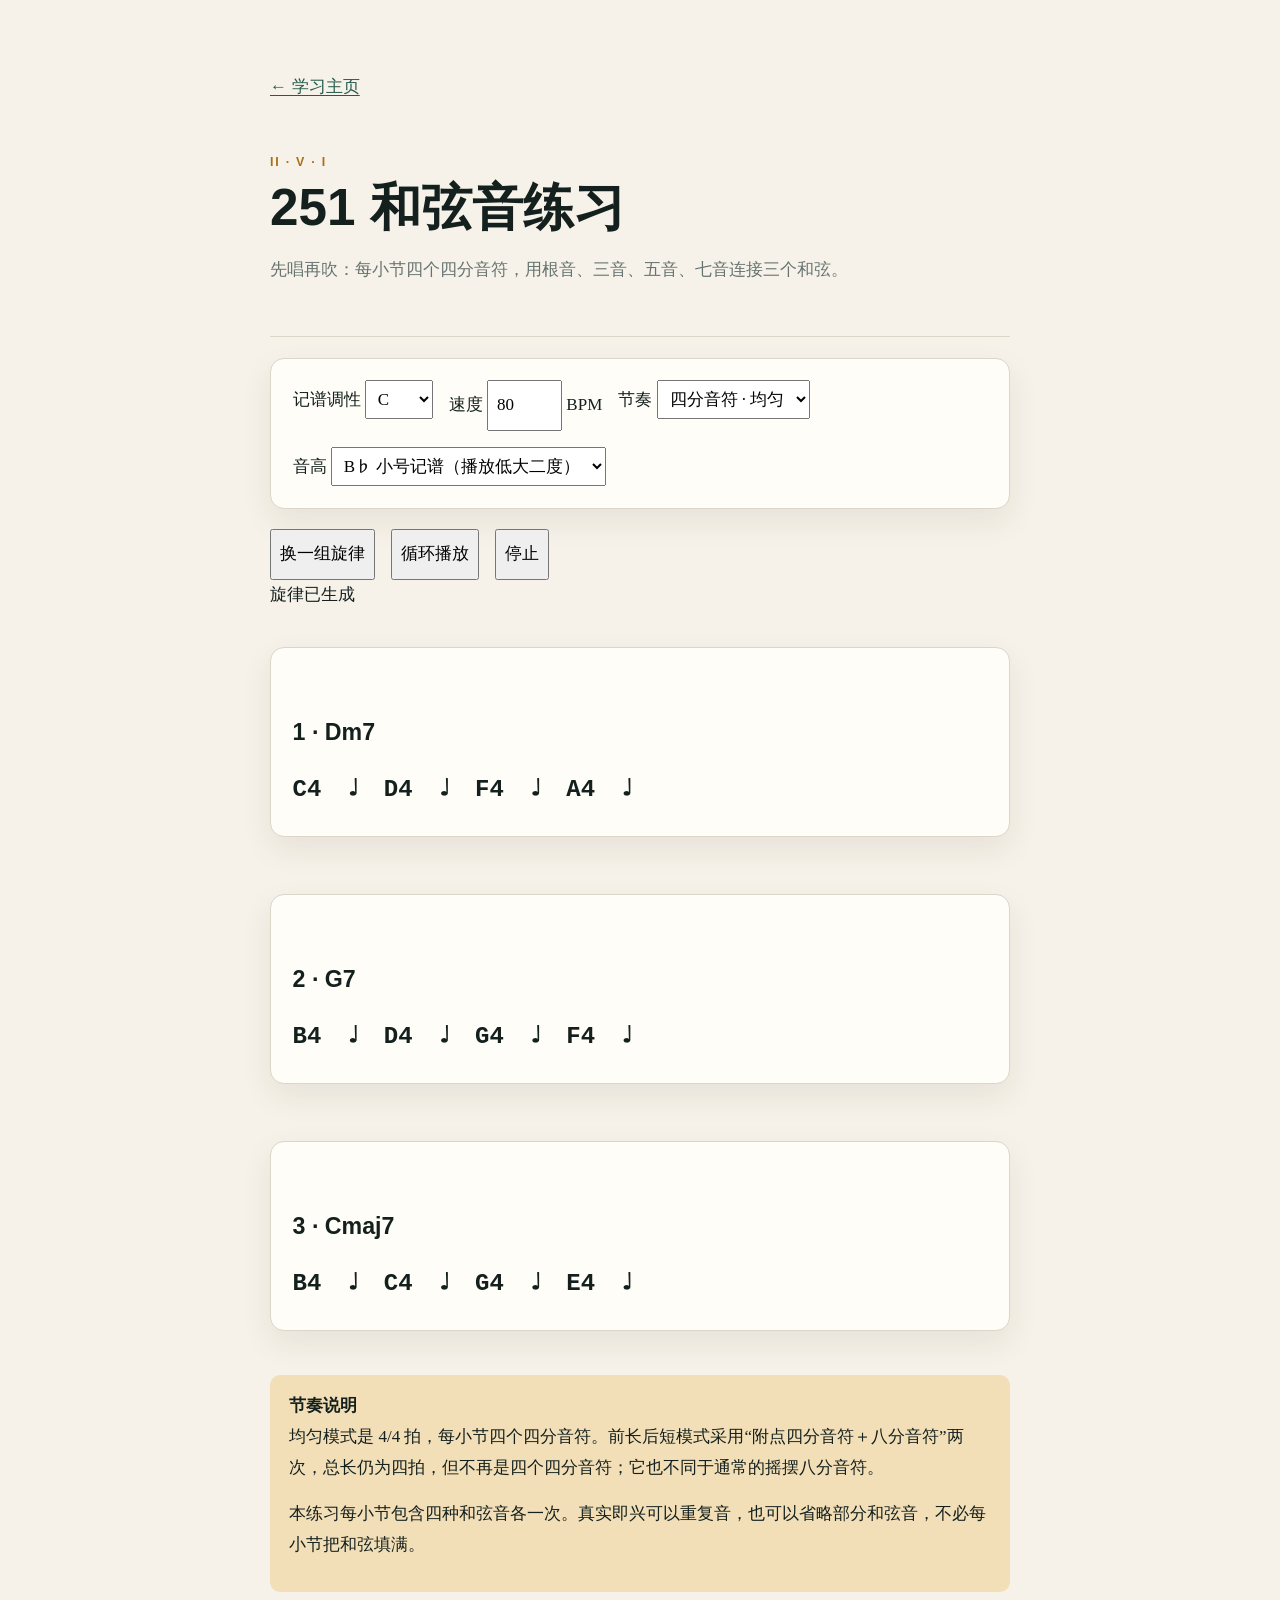
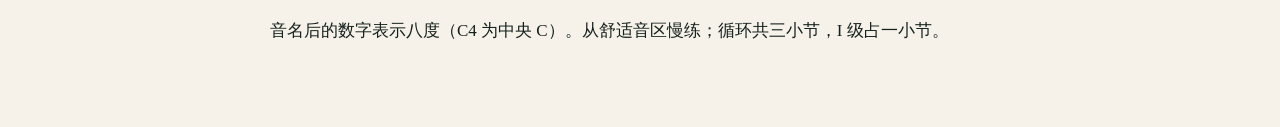
==== exercises/251-practice.html @ 1f3b1c67 "Add ii-V-I practice tool and remove previous course content" ====
<!doctype html>
<html lang="zh-CN"><head><meta charset="utf-8"><meta name="viewport" content="width=device-width,initial-scale=1"><title>251 和弦音练习｜小号爵士学习</title><link rel="stylesheet" href="../assets/style.css"><style>select,input,button{font:inherit;padding:.5rem;max-width:100%}.controls{display:flex;gap:1rem;flex-wrap:wrap}.bars{display:grid;gap:1rem}.notes{font:600 1.5rem/2 monospace;word-spacing:.6rem}button{cursor:pointer}small{display:block;color:var(--muted)}</style></head>
<body><nav><a href="../index.html">← 学习主页</a></nav><header class="hero"><div class="eyebrow">ii · V · I</div><h1>251 和弦音练习</h1><p>先唱再吹：每小节四个四分音符，用根音、三音、五音、七音连接三个和弦。</p></header>
<div class="card controls"><label>记谱调性 <select id="key"></select></label><label>速度 <input id="tempo" type="number" min="40" max="200" value="80" step="5"> BPM</label><label>节奏 <select id="rhythm"><option value="straight">四分音符 · 均匀</option><option value="longshort">前长后短 · 变奏</option></select></label><label>音高 <select id="instrument"><option value="bb">B♭ 小号记谱（播放低大二度）</option><option value="concert">实际音高</option></select></label></div>
<div class="controls"><button id="generate">换一组旋律</button><button id="play">循环播放</button><button id="stop">停止</button></div><p id="status" role="status" aria-live="polite">准备练习</p><div id="score" class="bars"></div>
<div class="callout"><strong>节奏说明</strong><p>均匀模式是 4/4 拍，每小节四个四分音符。前长后短模式采用“附点四分音符＋八分音符”两次，总长仍为四拍，但不再是四个四分音符；它也不同于通常的摇摆八分音符。</p><p>本练习每小节包含四种和弦音各一次。真实即兴可以重复音，也可以省略部分和弦音，不必每小节把和弦填满。</p></div>
<p>音名后的数字表示八度（C4 为中央 C）。从舒适音区慢练；循环共三小节，I 级占一小节。</p><script src="../assets/251-practice.js"></script></body></html>
---- assets/style.css ----
:root {
  --ink: #14201d;
  --muted: #66736f;
  --paper: #f6f2e9;
  --card: #fffdf8;
  --brass: #a86f18;
  --brass-soft: #f2dfb8;
  --green: #245b4c;
  --red: #a33d31;
  --line: #ddd5c7;
  --shadow: 0 12px 32px rgba(58, 44, 25, .08);
  --serif: Georgia, 'Noto Serif SC', 'Songti SC', serif;
  --sans: 'Segoe UI', 'Noto Sans SC', sans-serif;
}

* { box-sizing: border-box; }
html { scroll-behavior: smooth; }
body {
  margin: 0 auto;
  padding: 2rem 1.25rem 4rem;
  max-width: 780px;
  background: var(--paper);
  color: var(--ink);
  font: 17px/1.8 var(--serif);
}
a { color: var(--green); text-underline-offset: 3px; }
h1, h2, h3, .eyebrow, .lesson-meta, button, nav { font-family: var(--sans); }
h1 { margin: .4rem 0 1rem; font-size: clamp(2rem, 6vw, 3.2rem); line-height: 1.14; }
h2 { margin: 2.6rem 0 .8rem; font-size: 1.45rem; }
h3 { margin: 0 0 .6rem; font-size: 1.08rem; }
p, ul, ol { margin: 0 0 1rem; }
.eyebrow { color: var(--brass); font-size: .78rem; font-weight: 800; letter-spacing: .14em; text-transform: uppercase; }
.lesson-meta { color: var(--muted); font-size: .9rem; }
.hero { padding: 3rem 0 2.2rem; border-bottom: 1px solid var(--line); }
.hero p { max-width: 620px; color: var(--muted); font-size: 1.08rem; }
.card, .quiz, .practice-box {
  margin: 1.3rem 0;
  padding: 1.35rem;
  border: 1px solid var(--line);
  border-radius: 14px;
  background: var(--card);
  box-shadow: var(--shadow);
}
.practice-box { border-left: 5px solid var(--brass); }
.callout { margin: 1.5rem 0; padding: 1rem 1.2rem; border-radius: 10px; background: var(--brass-soft); }
.lesson-grid { display: grid; grid-template-columns: repeat(2, minmax(0, 1fr)); gap: 1rem; margin-top: 1.5rem; }
.lesson-card { display: block; min-height: 150px; padding: 1.2rem; border: 1px solid var(--line); border-radius: 12px; background: var(--card); color: var(--ink); text-decoration: none; box-shadow: var(--shadow); transition: transform .15s, border-color .15s; }
.lesson-card:hover { transform: translateY(-2px); border-color: var(--brass); }
.lesson-number { color: var(--brass); font: 800 .78rem var(--sans); letter-spacing: .1em; }
.lesson-card h3 { margin-top: .55rem; }
.lesson-card p { color: var(--muted); font-size: .9rem; line-height: 1.6; }
.stats { display: grid; grid-template-columns: repeat(3, 1fr); gap: .8rem; margin: 1.6rem 0; }
.stat { padding: 1rem; text-align: center; border-top: 2px solid var(--brass); background: rgba(255,255,255,.45); }
.stat strong { display: block; color: var(--brass); font: 700 1.6rem var(--sans); }
.quiz-option { width: 100%; margin: .35rem 0; padding: .75rem 1rem; border: 1px solid var(--line); border-radius: 9px; background: white; color: var(--ink); text-align: left; cursor: pointer; font-size: .95rem; }
.quiz-option:hover { border-color: var(--brass); }
.quiz-option.correct { border-color: var(--green); background: #e8f3ee; }
.quiz-option.incorrect { border-color: var(--red); background: #f8e9e6; }
.quiz-feedback { margin-top: .8rem; padding: .8rem; border-radius: 8px; }
.quiz-feedback.success { background: #e8f3ee; }
.quiz-feedback.retry { background: #f8e9e6; }
.checklist { list-style: none; padding: 0; }
.checklist li { margin: .55rem 0; }
.checklist input { margin-right: .55rem; accent-color: var(--brass); }
.source-link, .reminder { margin-top: 2rem; padding-top: 1.2rem; border-top: 1px solid var(--line); color: var(--muted); font-size: .9rem; }
nav { display: flex; justify-content: space-between; gap: 1rem; margin-top: 2.5rem; }
.button-link { display: inline-block; padding: .65rem 1rem; border-radius: 999px; background: var(--green); color: white; text-decoration: none; }
table { width: 100%; border-collapse: collapse; margin: 1rem 0; font-size: .92rem; }
th, td { padding: .65rem; border-bottom: 1px solid var(--line); text-align: left; }
th { font-family: var(--sans); color: var(--green); }
@media (max-width: 600px) { .lesson-grid { grid-template-columns: 1fr; } .stats { grid-template-columns: 1fr; } body { font-size: 16px; } }
@media print { body { background: white; max-width: none; } .lesson-card, .card, .quiz, .practice-box { box-shadow: none; } nav, button { display: none; } }
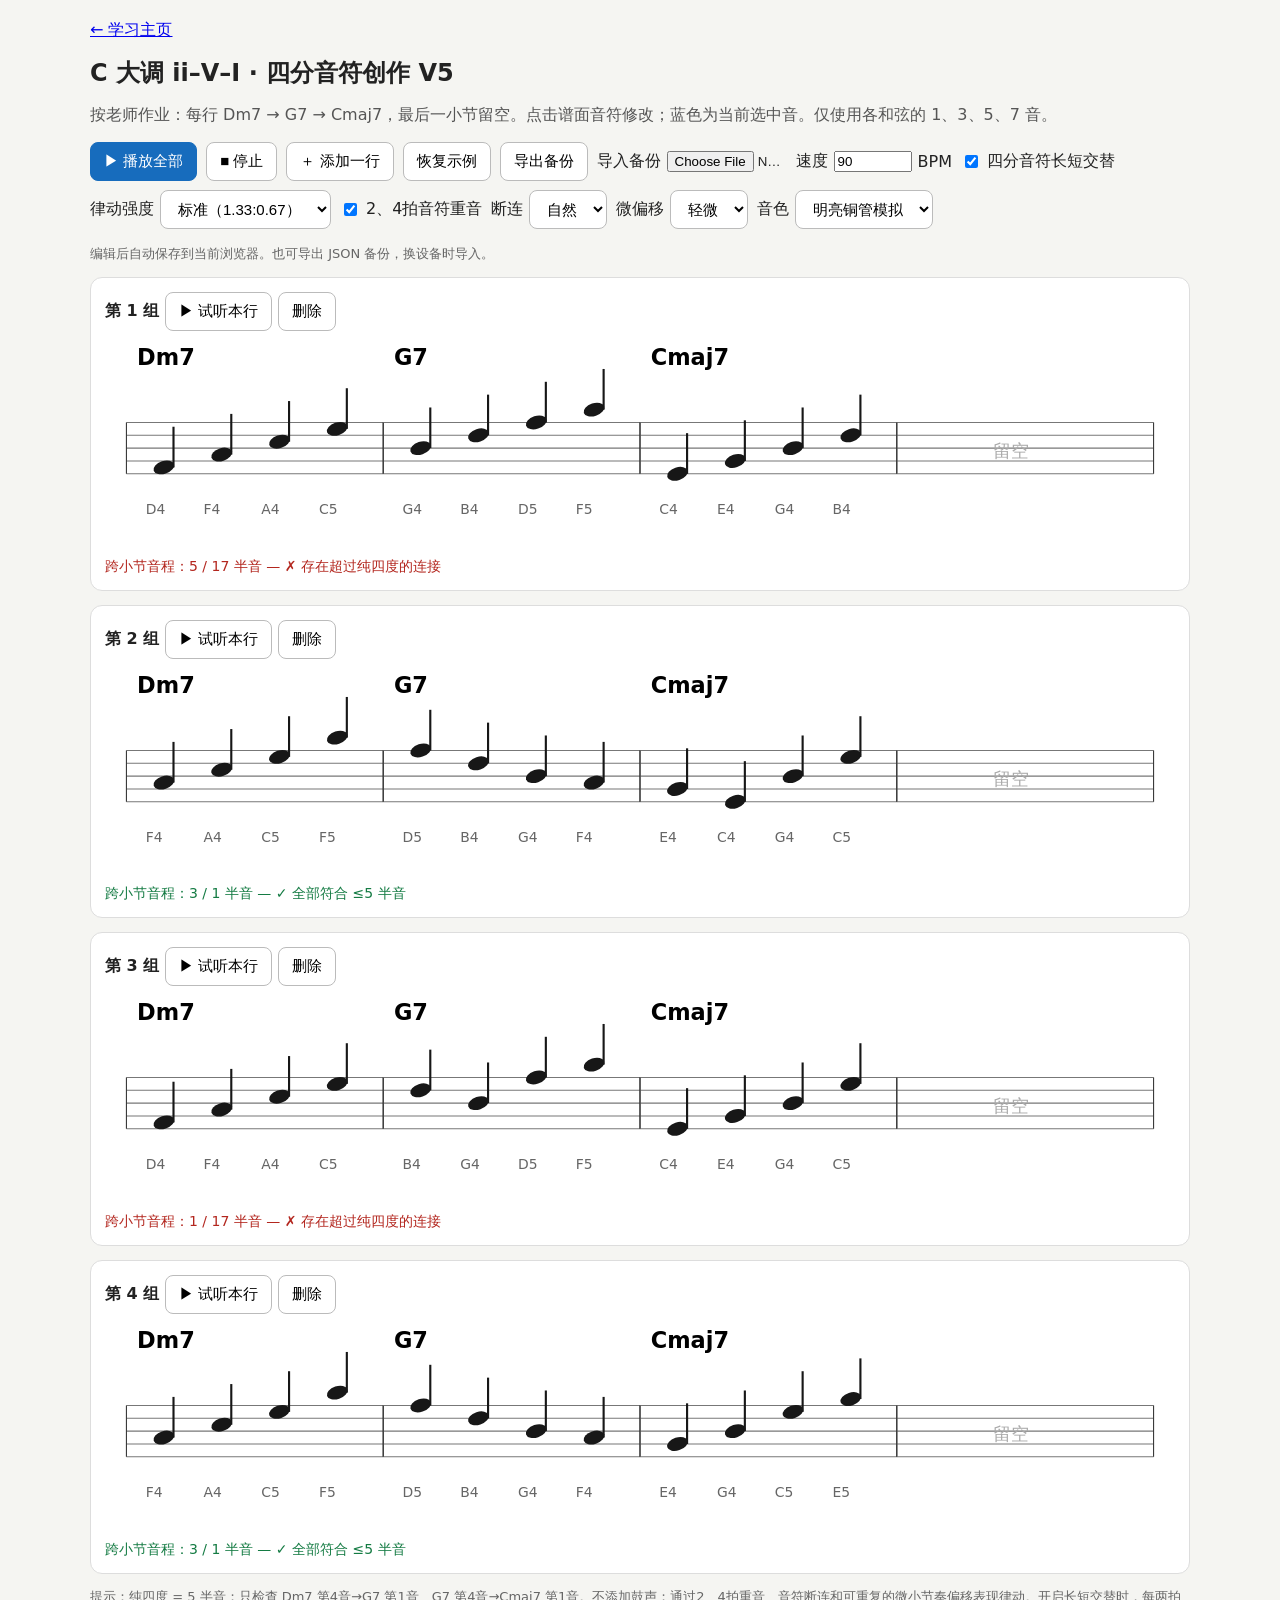
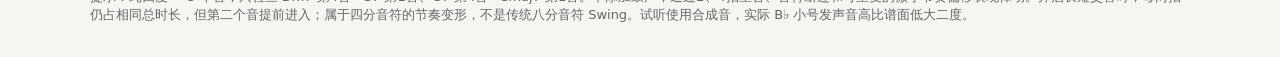
==== commit 77d30109: "Replace 251 generator with user's V5 editable score exercise" ====
--- a/exercises/251-practice.html
+++ b/exercises/251-practice.html
@@ -1,7 +1,34 @@
-<!doctype html>
-<html lang="zh-CN"><head><meta charset="utf-8"><meta name="viewport" content="width=device-width,initial-scale=1"><title>251 和弦音练习｜小号爵士学习</title><link rel="stylesheet" href="../assets/style.css"><style>select,input,button{font:inherit;padding:.5rem;max-width:100%}.controls{display:flex;gap:1rem;flex-wrap:wrap}.bars{display:grid;gap:1rem}.notes{font:600 1.5rem/2 monospace;word-spacing:.6rem}button{cursor:pointer}small{display:block;color:var(--muted)}</style></head>
-<body><nav><a href="../index.html">← 学习主页</a></nav><header class="hero"><div class="eyebrow">ii · V · I</div><h1>251 和弦音练习</h1><p>先唱再吹：每小节四个四分音符，用根音、三音、五音、七音连接三个和弦。</p></header>
-<div class="card controls"><label>记谱调性 <select id="key"></select></label><label>速度 <input id="tempo" type="number" min="40" max="200" value="80" step="5"> BPM</label><label>节奏 <select id="rhythm"><option value="straight">四分音符 · 均匀</option><option value="longshort">前长后短 · 变奏</option></select></label><label>音高 <select id="instrument"><option value="bb">B♭ 小号记谱（播放低大二度）</option><option value="concert">实际音高</option></select></label></div>
-<div class="controls"><button id="generate">换一组旋律</button><button id="play">循环播放</button><button id="stop">停止</button></div><p id="status" role="status" aria-live="polite">准备练习</p><div id="score" class="bars"></div>
-<div class="callout"><strong>节奏说明</strong><p>均匀模式是 4/4 拍，每小节四个四分音符。前长后短模式采用“附点四分音符＋八分音符”两次，总长仍为四拍，但不再是四个四分音符；它也不同于通常的摇摆八分音符。</p><p>本练习每小节包含四种和弦音各一次。真实即兴可以重复音，也可以省略部分和弦音，不必每小节把和弦填满。</p></div>
-<p>音名后的数字表示八度（C4 为中央 C）。从舒适音区慢练；循环共三小节，I 级占一小节。</p><script src="../assets/251-practice.js"></script></body></html>
+<!doctype html><html lang="zh-CN"><meta charset="utf-8"><meta name="viewport" content="width=device-width,initial-scale=1"><title>C大调 251 创作练习</title><style>body{font-family:system-ui,sans-serif;background:#f5f5f2;color:#222;margin:0;padding:20px}main{max-width:1100px;margin:auto}h1{font-size:24px}p{color:#555}.toolbar{display:flex;flex-wrap:wrap;gap:9px;margin:16px 0}button,select{font-size:15px;padding:9px 13px;border:1px solid #bbb;border-radius:8px;background:white}button{cursor:pointer}button.primary{background:#176cbd;color:white;border-color:#176cbd}.group{background:white;border:1px solid #ddd;border-radius:12px;padding:14px;margin:14px 0}.head{font-weight:650;margin-bottom:8px}svg{width:100%;height:auto;touch-action:manipulation}.note{cursor:pointer}.note ellipse{fill:#171717}.note.selected ellipse{fill:#1679d0}.note.selected{filter:drop-shadow(0 0 2px #71b5fa)}.bad{color:#b3261e}.good{color:#147b43}.hint{font-size:13px;color:#666}.controls{display:flex;align-items:center;gap:8px;flex-wrap:wrap}.status{font-size:14px;margin-top:6px}label{display:inline-flex;align-items:center;gap:6px}input{width:70px}#editor{position:sticky;bottom:0;background:#fff;border:1px solid #ddd;border-radius:12px;padding:12px;box-shadow:0 -4px 20px #0002;display:none}.notes{display:flex;gap:6px;flex-wrap:wrap}.notes button{padding:8px 11px}.notes button.active{background:#176cbd;color:white}</style><main><nav><a href="../index.html">← 学习主页</a></nav><h1>C 大调 ii–V–I · 四分音符创作 V5</h1><p>按老师作业：每行 Dm7 → G7 → Cmaj7，最后一小节留空。点击谱面音符修改；蓝色为当前选中音。仅使用各和弦的 1、3、5、7 音。</p><div class="toolbar"><button class="primary" id="play">▶ 播放全部</button><button id="stop">■ 停止</button><button id="add">＋ 添加一行</button><button id="reset">恢复示例</button><button id="export">导出备份</button><label class="primary">导入备份 <input id="import" type="file" accept="application/json" style="width:120px"></label><label>速度 <input type="number" id="bpm" min="40" max="240" value="90"> BPM</label><label><input type="checkbox" id="swing" checked style="width:auto"> 四分音符长短交替</label><label>律动强度 <select id="ratio"><option value="0.6">轻（1.2:0.8）</option><option value="0.667" selected>标准（1.33:0.67）</option><option value="0.72">强（1.44:0.56）</option></select></label><label><input type="checkbox" id="backbeat" checked style="width:auto"> 2、4拍音符重音</label><label>断连 <select id="artic"><option value="0">连贯</option><option value="0.5" selected>自然</option><option value="1">短促</option></select></label><label>微偏移 <select id="human"><option value="0">关闭</option><option value="0.5" selected>轻微</option><option value="1">明显</option></select></label><label>音色 <select id="wave"><option value="sawtooth">明亮铜管模拟</option><option value="sine">纯音</option><option value="triangle">柔和</option></select></label></div><div class="hint" id="saved">编辑后自动保存到当前浏览器。也可导出 JSON 备份，换设备时导入。</div><div id="score"></div><div id="editor"><strong id="editlabel">选择音符</strong><div class="notes" id="choices"></div><div class="hint">音高范围：C4–G5；点击音名可直接替换选中的音。八度数字按小号谱面标记。</div></div><p class="hint">提示：纯四度 = 5 半音；只检查 Dm7 第4音→G7 第1音、G7 第4音→Cmaj7 第1音。不添加鼓声；通过2、4拍重音、音符断连和可重复的微小节奏偏移表现律动。开启长短交替时，每两拍仍占相同总时长，但第二个音提前进入；属于四分音符的节奏变形，不是传统八分音符 Swing。试听使用合成音，实际 B♭ 小号发声音高比谱面低大二度。</p></main><script>
+const names=['C','C♯','D','E♭','E','F','F♯','G','A♭','A','B♭','B'];const pcs=[[2,5,9,0],[7,11,2,5],[0,4,7,11]];const chords=['Dm7','G7','Cmaj7'];const midiName=m=>names[m%12]+Math.floor(m/12-1);let rows=[],sel=null,ctx=null,active=[];const examples=[[[62,65,69,72],[67,71,74,77],[60,64,67,71]],[[65,69,72,77],[74,71,67,65],[64,60,67,72]],[[62,65,69,72],[71,67,74,77],[60,64,67,72]],[[65,69,72,77],[74,71,67,65],[64,67,72,76]]];function init(){rows=examples.map(r=>r.map(x=>x.slice()));sel=null;render();save()};function allowed(c){let a=[];for(let m=60;m<=79;m++)if(pcs[c].includes(m%12))a.push(m);return a}function dist(a,b){return Math.abs(a-b)}function check(r){return [dist(r[0][3],r[1][0]),dist(r[1][3],r[2][0])]}function save(){try{localStorage.setItem('jazz251_v2',JSON.stringify({rows,bpm:document.getElementById('bpm').value,swing:document.getElementById('swing').checked,backbeat:document.getElementById('backbeat').checked,ratio:document.getElementById('ratio').value,wave:document.getElementById('wave').value,artic:document.getElementById('artic').value,human:document.getElementById('human').value}))}catch(e){document.getElementById('saved').textContent='本地保存不可用，请使用导出备份'}}function render(){save();const root=document.getElementById('score');root.innerHTML='';rows.forEach((r,ri)=>{let d=document.createElement('div');d.className='group';let cs=check(r);d.innerHTML=`<div class="head">第 ${ri+1} 组 <button data-play="${ri}">▶ 试听本行</button> <button data-del="${ri}">删除</button></div>`;let svg=document.createElementNS('http://www.w3.org/2000/svg','svg');svg.setAttribute('viewBox','0 0 1000 195');let s='';for(let c=0;c<4;c++){let x=20+c*240;s+=`<text x="${x+10}" y="24" font-size="21" font-weight="600">${chords[c]||''}</text>`;for(let j=0;j<5;j++)s+=`<line x1="${x}" x2="${x+240}" y1="${78+j*12}" y2="${78+j*12}" stroke="#777" stroke-width="1"/>`;s+=`<line x1="${x}" x2="${x}" y1="78" y2="126" stroke="#333"/><line x1="${x+240}" x2="${x+240}" y1="78" y2="126" stroke="#333"/>`;if(c===3){s+=`<text x="${x+90}" y="110" fill="#aaa" font-size="17">留空</text>`;continue}for(let k=0;k<4;k++){let m=r[c][k],xx=x+35+k*54;let steps={0:0,2:1,4:2,5:3,7:4,9:5,11:6}[m%12];if(steps===undefined)steps=0;let oct=Math.floor(m/12)-5;let y=126-(steps+oct*7)*6;let selected=sel&&sel.ri===ri&&sel.c===c&&sel.k===k;for(let ly=138;ly<=y;ly+=12)if(y<78||y>126)s+=`<line x1="${xx-12}" x2="${xx+12}" y1="${ly}" y2="${ly}" stroke="#333"/>`;s+=`<g class="note ${selected?'selected':''}" data-ri="${ri}" data-c="${c}" data-k="${k}"><ellipse cx="${xx}" cy="${y}" rx="10" ry="6" transform="rotate(-18 ${xx} ${y})"/><line x1="${xx+9}" x2="${xx+9}" y1="${y}" y2="${y-38}" stroke="${selected?'#1679d0':'#171717'}" stroke-width="2"/><text x="${xx-17}" y="${Math.max(164,y+24)}" font-size="13" fill="#666">${midiName(m)}</text></g>`}}svg.innerHTML=s;d.appendChild(svg);let st=document.createElement('div');st.className='status '+(cs.every(x=>x<=5)?'good':'bad');st.textContent=`跨小节音程：${cs[0]} / ${cs[1]} 半音 — ${cs.every(x=>x<=5)?'✓ 全部符合 ≤5 半音':'✗ 存在超过纯四度的连接'}`;d.appendChild(st);root.appendChild(d)});root.querySelectorAll('.note').forEach(n=>n.onclick=()=>{sel={ri:+n.dataset.ri,c:+n.dataset.c,k:+n.dataset.k};render();editor()});root.querySelectorAll('[data-play]').forEach(b=>b.onclick=()=>play(+b.dataset.play));root.querySelectorAll('[data-del]').forEach(b=>b.onclick=()=>{rows.splice(+b.dataset.del,1);sel=null;render();document.getElementById('editor').style.display='none'})}function editor(){if(!sel)return;let {ri,c,k}=sel;document.getElementById('editor').style.display='block';document.getElementById('editlabel').textContent=`第${ri+1}组 · ${chords[c]} · 第${k+1}拍`;let el=document.getElementById('choices');el.innerHTML='';allowed(c).forEach(m=>{let b=document.createElement('button');b.textContent=midiName(m);b.className=rows[ri][c][k]===m?'active':'';b.onclick=()=>{rows[ri][c][k]=m;render();editor();sound(m,.3)};el.appendChild(b)})}function sound(m,d,t,velocity=1){if(!ctx)ctx=new (window.AudioContext||window.webkitAudioContext)();let start=t??ctx.currentTime+.01,o=ctx.createOscillator(),g=ctx.createGain();o.type=document.getElementById('wave').value;o.frequency.value=440*Math.pow(2,(m-69-2)/12);g.gain.setValueAtTime(.0001,start);let attack=velocity>1.3?.009:.025;g.gain.linearRampToValueAtTime(.12*velocity,start+attack);g.gain.setValueAtTime(.10*velocity,start+Math.max(attack+.01,d-.06));g.gain.linearRampToValueAtTime(.0001,start+d);o.connect(g).connect(ctx.destination);o.start(start);o.stop(start+d+.02);active.push(o)}function stop(){active.forEach(o=>{try{o.stop()}catch(e){}});active=[]}function unusedPercussion(t,kind,volume=1){if(!ctx)return;const sr=ctx.sampleRate,dur=kind==='hat'?.065:.13,buffer=ctx.createBuffer(1,Math.ceil(sr*dur),sr),data=buffer.getChannelData(0);for(let i=0;i<data.length;i++){let fade=Math.exp(-i/sr*(kind==='hat'?65:30));data[i]=(Math.random()*2-1)*fade*(kind==='hat'?.17:.35)}let src=ctx.createBufferSource(),gain=ctx.createGain(),filter=ctx.createBiquadFilter();src.buffer=buffer;filter.type=kind==='hat'?'highpass':'bandpass';filter.frequency.value=kind==='hat'?6500:1700;gain.gain.value=volume;src.connect(filter).connect(gain).connect(ctx.destination);src.start(t);active.push(src)}function play(ri){
+ stop();if(!ctx)ctx=new (window.AudioContext||window.webkitAudioContext)();ctx.resume();
+ const beat=60/Math.max(40,Math.min(240,+document.getElementById('bpm').value||90));
+ let t=ctx.currentTime+.12;
+ const rr=ri===undefined?rows:[rows[ri]];
+ const sw=document.getElementById('swing').checked;
+ const back=document.getElementById('backbeat').checked;
+ const ratio=+document.getElementById('ratio').value;
+ const art=+document.getElementById('artic').value;
+ const human=+document.getElementById('human').value;
+ let n=0;
+ rr.forEach(r=>{
+  r.forEach(c=>{
+   for(let k=0;k<4;k++){
+    const second=k%2===1;
+    // Two written quarter notes always occupy two beats together.
+    // ratio=.667 => first 1.334 beats, second .666 beats.
+    const slot=sw?(second?2*(1-ratio):2*ratio):1;
+    const start=t;
+    const micro=beat*human*.006*Math.sin(n*2.17+.8);
+    const off=Math.max(0,micro);
+    const gap=beat*(.055+art*.17);
+    const duration=Math.max(beat*.14,slot*beat-gap-off);
+    const velocity=(back&&second?1.55:1)*(1+human*.025*Math.sin(n*1.73));
+    sound(c[k],duration,start+off,velocity);
+    t+=slot*beat;n++;
+   }
+  });
+  t+=beat*.3;
+ });
+}
+document.getElementById('play').onclick=()=>play();document.getElementById('stop').onclick=stop;document.getElementById('add').onclick=()=>{rows.push([[62,65,69,72],[67,71,74,77],[60,64,67,71]]);render()};document.getElementById('reset').onclick=()=>{if(confirm('恢复示例会覆盖当前练习，建议先导出备份。确定吗？'))init()};['bpm','swing','backbeat','ratio','wave','artic','human'].forEach(id=>document.getElementById(id).addEventListener('change',save));document.getElementById('export').onclick=()=>{save();let blob=new Blob([localStorage.getItem('jazz251_v2')||JSON.stringify({rows})],{type:'application/json'}),url=URL.createObjectURL(blob),a=document.createElement('a');a.href=url;a.download='jazz-251-backup.json';a.click();setTimeout(()=>URL.revokeObjectURL(url),1000)};document.getElementById('import').onchange=async e=>{let f=e.target.files[0];if(!f)return;try{let obj=JSON.parse(await f.text());if(!Array.isArray(obj.rows)||!obj.rows.every(r=>Array.isArray(r)&&r.length===3&&r.every((c,i)=>Array.isArray(c)&&c.length===4&&c.every(m=>Number.isInteger(m)&&allowed(i).includes(m)))))throw Error('谱面格式错误');rows=obj.rows;for(let id of ['bpm','ratio','wave','artic','human'])if(obj[id]!=null)document.getElementById(id).value=obj[id];for(let id of ['swing','backbeat'])if(typeof obj[id]==='boolean')document.getElementById(id).checked=obj[id];sel=null;render();alert('导入成功')}catch(err){alert('导入失败：'+err.message)}e.target.value=''};try{let stored=JSON.parse(localStorage.getItem('jazz251_v2'));if(stored&&Array.isArray(stored.rows)){rows=stored.rows;for(let id of ['bpm','ratio','wave','artic','human'])if(stored[id]!=null)document.getElementById(id).value=stored[id];for(let id of ['swing','backbeat'])if(typeof stored[id]==='boolean')document.getElementById(id).checked=stored[id];render()}else init()}catch(e){init()}
+</script></html>
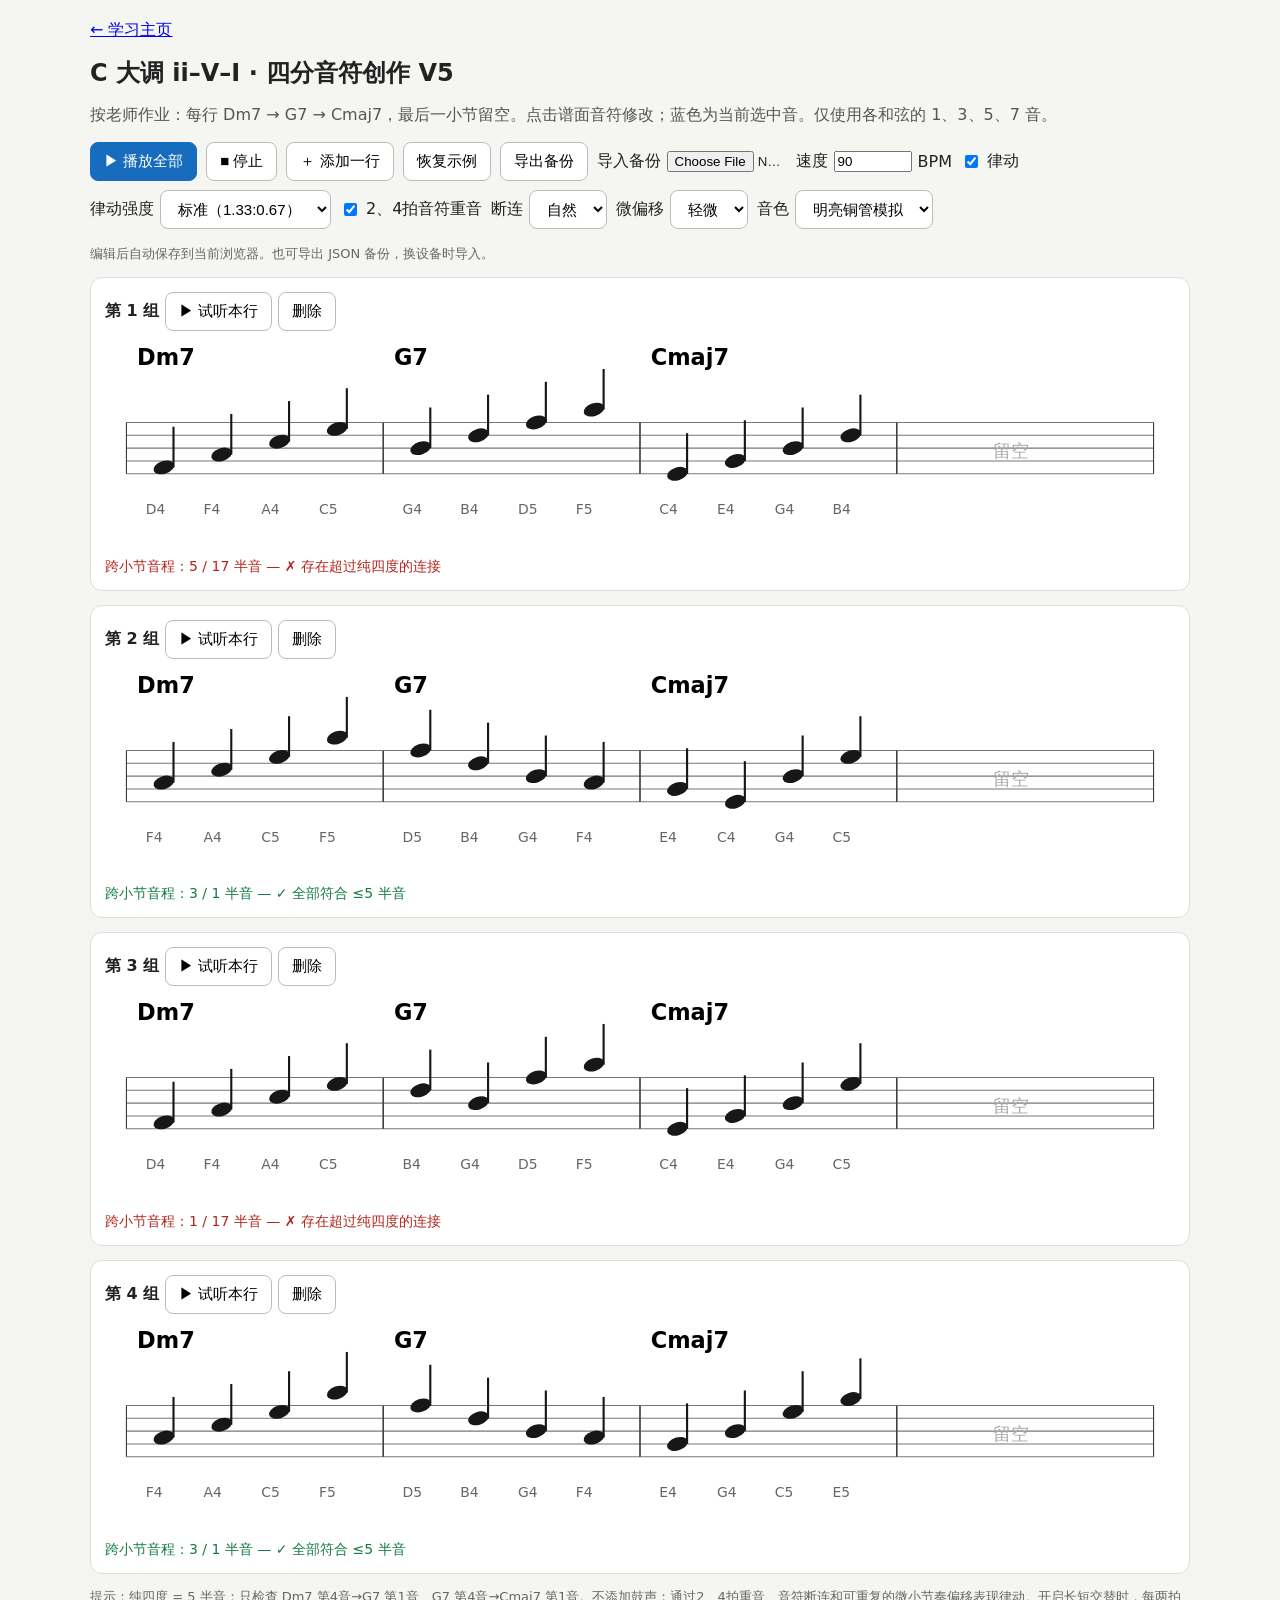
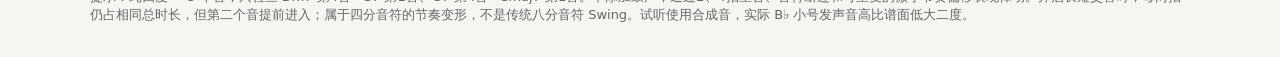
==== commit 544edde6: "Rename groove toggle and disable intensity when groove is off" ====
--- a/exercises/251-practice.html
+++ b/exercises/251-practice.html
@@ -1,34 +1,35 @@
-<!doctype html><html lang="zh-CN"><meta charset="utf-8"><meta name="viewport" content="width=device-width,initial-scale=1"><title>C大调 251 创作练习</title><style>body{font-family:system-ui,sans-serif;background:#f5f5f2;color:#222;margin:0;padding:20px}main{max-width:1100px;margin:auto}h1{font-size:24px}p{color:#555}.toolbar{display:flex;flex-wrap:wrap;gap:9px;margin:16px 0}button,select{font-size:15px;padding:9px 13px;border:1px solid #bbb;border-radius:8px;background:white}button{cursor:pointer}button.primary{background:#176cbd;color:white;border-color:#176cbd}.group{background:white;border:1px solid #ddd;border-radius:12px;padding:14px;margin:14px 0}.head{font-weight:650;margin-bottom:8px}svg{width:100%;height:auto;touch-action:manipulation}.note{cursor:pointer}.note ellipse{fill:#171717}.note.selected ellipse{fill:#1679d0}.note.selected{filter:drop-shadow(0 0 2px #71b5fa)}.bad{color:#b3261e}.good{color:#147b43}.hint{font-size:13px;color:#666}.controls{display:flex;align-items:center;gap:8px;flex-wrap:wrap}.status{font-size:14px;margin-top:6px}label{display:inline-flex;align-items:center;gap:6px}input{width:70px}#editor{position:sticky;bottom:0;background:#fff;border:1px solid #ddd;border-radius:12px;padding:12px;box-shadow:0 -4px 20px #0002;display:none}.notes{display:flex;gap:6px;flex-wrap:wrap}.notes button{padding:8px 11px}.notes button.active{background:#176cbd;color:white}</style><main><nav><a href="../index.html">← 学习主页</a></nav><h1>C 大调 ii–V–I · 四分音符创作 V5</h1><p>按老师作业：每行 Dm7 → G7 → Cmaj7，最后一小节留空。点击谱面音符修改；蓝色为当前选中音。仅使用各和弦的 1、3、5、7 音。</p><div class="toolbar"><button class="primary" id="play">▶ 播放全部</button><button id="stop">■ 停止</button><button id="add">＋ 添加一行</button><button id="reset">恢复示例</button><button id="export">导出备份</button><label class="primary">导入备份 <input id="import" type="file" accept="application/json" style="width:120px"></label><label>速度 <input type="number" id="bpm" min="40" max="240" value="90"> BPM</label><label><input type="checkbox" id="swing" checked style="width:auto"> 四分音符长短交替</label><label>律动强度 <select id="ratio"><option value="0.6">轻（1.2:0.8）</option><option value="0.667" selected>标准（1.33:0.67）</option><option value="0.72">强（1.44:0.56）</option></select></label><label><input type="checkbox" id="backbeat" checked style="width:auto"> 2、4拍音符重音</label><label>断连 <select id="artic"><option value="0">连贯</option><option value="0.5" selected>自然</option><option value="1">短促</option></select></label><label>微偏移 <select id="human"><option value="0">关闭</option><option value="0.5" selected>轻微</option><option value="1">明显</option></select></label><label>音色 <select id="wave"><option value="sawtooth">明亮铜管模拟</option><option value="sine">纯音</option><option value="triangle">柔和</option></select></label></div><div class="hint" id="saved">编辑后自动保存到当前浏览器。也可导出 JSON 备份，换设备时导入。</div><div id="score"></div><div id="editor"><strong id="editlabel">选择音符</strong><div class="notes" id="choices"></div><div class="hint">音高范围：C4–G5；点击音名可直接替换选中的音。八度数字按小号谱面标记。</div></div><p class="hint">提示：纯四度 = 5 半音；只检查 Dm7 第4音→G7 第1音、G7 第4音→Cmaj7 第1音。不添加鼓声；通过2、4拍重音、音符断连和可重复的微小节奏偏移表现律动。开启长短交替时，每两拍仍占相同总时长，但第二个音提前进入；属于四分音符的节奏变形，不是传统八分音符 Swing。试听使用合成音，实际 B♭ 小号发声音高比谱面低大二度。</p></main><script>
-const names=['C','C♯','D','E♭','E','F','F♯','G','A♭','A','B♭','B'];const pcs=[[2,5,9,0],[7,11,2,5],[0,4,7,11]];const chords=['Dm7','G7','Cmaj7'];const midiName=m=>names[m%12]+Math.floor(m/12-1);let rows=[],sel=null,ctx=null,active=[];const examples=[[[62,65,69,72],[67,71,74,77],[60,64,67,71]],[[65,69,72,77],[74,71,67,65],[64,60,67,72]],[[62,65,69,72],[71,67,74,77],[60,64,67,72]],[[65,69,72,77],[74,71,67,65],[64,67,72,76]]];function init(){rows=examples.map(r=>r.map(x=>x.slice()));sel=null;render();save()};function allowed(c){let a=[];for(let m=60;m<=79;m++)if(pcs[c].includes(m%12))a.push(m);return a}function dist(a,b){return Math.abs(a-b)}function check(r){return [dist(r[0][3],r[1][0]),dist(r[1][3],r[2][0])]}function save(){try{localStorage.setItem('jazz251_v2',JSON.stringify({rows,bpm:document.getElementById('bpm').value,swing:document.getElementById('swing').checked,backbeat:document.getElementById('backbeat').checked,ratio:document.getElementById('ratio').value,wave:document.getElementById('wave').value,artic:document.getElementById('artic').value,human:document.getElementById('human').value}))}catch(e){document.getElementById('saved').textContent='本地保存不可用，请使用导出备份'}}function render(){save();const root=document.getElementById('score');root.innerHTML='';rows.forEach((r,ri)=>{let d=document.createElement('div');d.className='group';let cs=check(r);d.innerHTML=`<div class="head">第 ${ri+1} 组 <button data-play="${ri}">▶ 试听本行</button> <button data-del="${ri}">删除</button></div>`;let svg=document.createElementNS('http://www.w3.org/2000/svg','svg');svg.setAttribute('viewBox','0 0 1000 195');let s='';for(let c=0;c<4;c++){let x=20+c*240;s+=`<text x="${x+10}" y="24" font-size="21" font-weight="600">${chords[c]||''}</text>`;for(let j=0;j<5;j++)s+=`<line x1="${x}" x2="${x+240}" y1="${78+j*12}" y2="${78+j*12}" stroke="#777" stroke-width="1"/>`;s+=`<line x1="${x}" x2="${x}" y1="78" y2="126" stroke="#333"/><line x1="${x+240}" x2="${x+240}" y1="78" y2="126" stroke="#333"/>`;if(c===3){s+=`<text x="${x+90}" y="110" fill="#aaa" font-size="17">留空</text>`;continue}for(let k=0;k<4;k++){let m=r[c][k],xx=x+35+k*54;let steps={0:0,2:1,4:2,5:3,7:4,9:5,11:6}[m%12];if(steps===undefined)steps=0;let oct=Math.floor(m/12)-5;let y=126-(steps+oct*7)*6;let selected=sel&&sel.ri===ri&&sel.c===c&&sel.k===k;for(let ly=138;ly<=y;ly+=12)if(y<78||y>126)s+=`<line x1="${xx-12}" x2="${xx+12}" y1="${ly}" y2="${ly}" stroke="#333"/>`;s+=`<g class="note ${selected?'selected':''}" data-ri="${ri}" data-c="${c}" data-k="${k}"><ellipse cx="${xx}" cy="${y}" rx="10" ry="6" transform="rotate(-18 ${xx} ${y})"/><line x1="${xx+9}" x2="${xx+9}" y1="${y}" y2="${y-38}" stroke="${selected?'#1679d0':'#171717'}" stroke-width="2"/><text x="${xx-17}" y="${Math.max(164,y+24)}" font-size="13" fill="#666">${midiName(m)}</text></g>`}}svg.innerHTML=s;d.appendChild(svg);let st=document.createElement('div');st.className='status '+(cs.every(x=>x<=5)?'good':'bad');st.textContent=`跨小节音程：${cs[0]} / ${cs[1]} 半音 — ${cs.every(x=>x<=5)?'✓ 全部符合 ≤5 半音':'✗ 存在超过纯四度的连接'}`;d.appendChild(st);root.appendChild(d)});root.querySelectorAll('.note').forEach(n=>n.onclick=()=>{sel={ri:+n.dataset.ri,c:+n.dataset.c,k:+n.dataset.k};render();editor()});root.querySelectorAll('[data-play]').forEach(b=>b.onclick=()=>play(+b.dataset.play));root.querySelectorAll('[data-del]').forEach(b=>b.onclick=()=>{rows.splice(+b.dataset.del,1);sel=null;render();document.getElementById('editor').style.display='none'})}function editor(){if(!sel)return;let {ri,c,k}=sel;document.getElementById('editor').style.display='block';document.getElementById('editlabel').textContent=`第${ri+1}组 · ${chords[c]} · 第${k+1}拍`;let el=document.getElementById('choices');el.innerHTML='';allowed(c).forEach(m=>{let b=document.createElement('button');b.textContent=midiName(m);b.className=rows[ri][c][k]===m?'active':'';b.onclick=()=>{rows[ri][c][k]=m;render();editor();sound(m,.3)};el.appendChild(b)})}function sound(m,d,t,velocity=1){if(!ctx)ctx=new (window.AudioContext||window.webkitAudioContext)();let start=t??ctx.currentTime+.01,o=ctx.createOscillator(),g=ctx.createGain();o.type=document.getElementById('wave').value;o.frequency.value=440*Math.pow(2,(m-69-2)/12);g.gain.setValueAtTime(.0001,start);let attack=velocity>1.3?.009:.025;g.gain.linearRampToValueAtTime(.12*velocity,start+attack);g.gain.setValueAtTime(.10*velocity,start+Math.max(attack+.01,d-.06));g.gain.linearRampToValueAtTime(.0001,start+d);o.connect(g).connect(ctx.destination);o.start(start);o.stop(start+d+.02);active.push(o)}function stop(){active.forEach(o=>{try{o.stop()}catch(e){}});active=[]}function unusedPercussion(t,kind,volume=1){if(!ctx)return;const sr=ctx.sampleRate,dur=kind==='hat'?.065:.13,buffer=ctx.createBuffer(1,Math.ceil(sr*dur),sr),data=buffer.getChannelData(0);for(let i=0;i<data.length;i++){let fade=Math.exp(-i/sr*(kind==='hat'?65:30));data[i]=(Math.random()*2-1)*fade*(kind==='hat'?.17:.35)}let src=ctx.createBufferSource(),gain=ctx.createGain(),filter=ctx.createBiquadFilter();src.buffer=buffer;filter.type=kind==='hat'?'highpass':'bandpass';filter.frequency.value=kind==='hat'?6500:1700;gain.gain.value=volume;src.connect(filter).connect(gain).connect(ctx.destination);src.start(t);active.push(src)}function play(ri){
- stop();if(!ctx)ctx=new (window.AudioContext||window.webkitAudioContext)();ctx.resume();
- const beat=60/Math.max(40,Math.min(240,+document.getElementById('bpm').value||90));
- let t=ctx.currentTime+.12;
- const rr=ri===undefined?rows:[rows[ri]];
- const sw=document.getElementById('swing').checked;
- const back=document.getElementById('backbeat').checked;
- const ratio=+document.getElementById('ratio').value;
- const art=+document.getElementById('artic').value;
- const human=+document.getElementById('human').value;
- let n=0;
- rr.forEach(r=>{
-  r.forEach(c=>{
-   for(let k=0;k<4;k++){
-    const second=k%2===1;
-    // Two written quarter notes always occupy two beats together.
-    // ratio=.667 => first 1.334 beats, second .666 beats.
-    const slot=sw?(second?2*(1-ratio):2*ratio):1;
-    const start=t;
-    const micro=beat*human*.006*Math.sin(n*2.17+.8);
-    const off=Math.max(0,micro);
-    const gap=beat*(.055+art*.17);
-    const duration=Math.max(beat*.14,slot*beat-gap-off);
-    const velocity=(back&&second?1.55:1)*(1+human*.025*Math.sin(n*1.73));
-    sound(c[k],duration,start+off,velocity);
-    t+=slot*beat;n++;
-   }
-  });
-  t+=beat*.3;
- });
-}
-document.getElementById('play').onclick=()=>play();document.getElementById('stop').onclick=stop;document.getElementById('add').onclick=()=>{rows.push([[62,65,69,72],[67,71,74,77],[60,64,67,71]]);render()};document.getElementById('reset').onclick=()=>{if(confirm('恢复示例会覆盖当前练习，建议先导出备份。确定吗？'))init()};['bpm','swing','backbeat','ratio','wave','artic','human'].forEach(id=>document.getElementById(id).addEventListener('change',save));document.getElementById('export').onclick=()=>{save();let blob=new Blob([localStorage.getItem('jazz251_v2')||JSON.stringify({rows})],{type:'application/json'}),url=URL.createObjectURL(blob),a=document.createElement('a');a.href=url;a.download='jazz-251-backup.json';a.click();setTimeout(()=>URL.revokeObjectURL(url),1000)};document.getElementById('import').onchange=async e=>{let f=e.target.files[0];if(!f)return;try{let obj=JSON.parse(await f.text());if(!Array.isArray(obj.rows)||!obj.rows.every(r=>Array.isArray(r)&&r.length===3&&r.every((c,i)=>Array.isArray(c)&&c.length===4&&c.every(m=>Number.isInteger(m)&&allowed(i).includes(m)))))throw Error('谱面格式错误');rows=obj.rows;for(let id of ['bpm','ratio','wave','artic','human'])if(obj[id]!=null)document.getElementById(id).value=obj[id];for(let id of ['swing','backbeat'])if(typeof obj[id]==='boolean')document.getElementById(id).checked=obj[id];sel=null;render();alert('导入成功')}catch(err){alert('导入失败：'+err.message)}e.target.value=''};try{let stored=JSON.parse(localStorage.getItem('jazz251_v2'));if(stored&&Array.isArray(stored.rows)){rows=stored.rows;for(let id of ['bpm','ratio','wave','artic','human'])if(stored[id]!=null)document.getElementById(id).value=stored[id];for(let id of ['swing','backbeat'])if(typeof stored[id]==='boolean')document.getElementById(id).checked=stored[id];render()}else init()}catch(e){init()}
+<!doctype html><html lang="zh-CN"><meta charset="utf-8"><meta name="viewport" content="width=device-width,initial-scale=1"><title>C大调 251 创作练习</title><style>body{font-family:system-ui,sans-serif;background:#f5f5f2;color:#222;margin:0;padding:20px}main{max-width:1100px;margin:auto}h1{font-size:24px}p{color:#555}.toolbar{display:flex;flex-wrap:wrap;gap:9px;margin:16px 0}button,select{font-size:15px;padding:9px 13px;border:1px solid #bbb;border-radius:8px;background:white}button{cursor:pointer}button.primary{background:#176cbd;color:white;border-color:#176cbd}.group{background:white;border:1px solid #ddd;border-radius:12px;padding:14px;margin:14px 0}.head{font-weight:650;margin-bottom:8px}svg{width:100%;height:auto;touch-action:manipulation}.note{cursor:pointer}.note ellipse{fill:#171717}.note.selected ellipse{fill:#1679d0}.note.selected{filter:drop-shadow(0 0 2px #71b5fa)}.bad{color:#b3261e}.good{color:#147b43}.hint{font-size:13px;color:#666}.controls{display:flex;align-items:center;gap:8px;flex-wrap:wrap}.status{font-size:14px;margin-top:6px}label{display:inline-flex;align-items:center;gap:6px}input{width:70px}#editor{position:sticky;bottom:0;background:#fff;border:1px solid #ddd;border-radius:12px;padding:12px;box-shadow:0 -4px 20px #0002;display:none}.notes{display:flex;gap:6px;flex-wrap:wrap}.notes button{padding:8px 11px}.notes button.active{background:#176cbd;color:white}select:disabled{background:#eee;color:#999;cursor:not-allowed}label:has(select:disabled){color:#999}</style><main><nav><a href="../index.html">← 学习主页</a></nav><h1>C 大调 ii–V–I · 四分音符创作 V5</h1><p>按老师作业：每行 Dm7 → G7 → Cmaj7，最后一小节留空。点击谱面音符修改；蓝色为当前选中音。仅使用各和弦的 1、3、5、7 音。</p><div class="toolbar"><button class="primary" id="play">▶ 播放全部</button><button id="stop">■ 停止</button><button id="add">＋ 添加一行</button><button id="reset">恢复示例</button><button id="export">导出备份</button><label class="primary">导入备份 <input id="import" type="file" accept="application/json" style="width:120px"></label><label>速度 <input type="number" id="bpm" min="40" max="240" value="90"> BPM</label><label><input type="checkbox" id="swing" checked style="width:auto"> 律动</label><label>律动强度 <select id="ratio"><option value="0.6">轻（1.2:0.8）</option><option value="0.667" selected>标准（1.33:0.67）</option><option value="0.72">强（1.44:0.56）</option></select></label><label><input type="checkbox" id="backbeat" checked style="width:auto"> 2、4拍音符重音</label><label>断连 <select id="artic"><option value="0">连贯</option><option value="0.5" selected>自然</option><option value="1">短促</option></select></label><label>微偏移 <select id="human"><option value="0">关闭</option><option value="0.5" selected>轻微</option><option value="1">明显</option></select></label><label>音色 <select id="wave"><option value="sawtooth">明亮铜管模拟</option><option value="sine">纯音</option><option value="triangle">柔和</option></select></label></div><div class="hint" id="saved">编辑后自动保存到当前浏览器。也可导出 JSON 备份，换设备时导入。</div><div id="score"></div><div id="editor"><strong id="editlabel">选择音符</strong><div class="notes" id="choices"></div><div class="hint">音高范围：C4–G5；点击音名可直接替换选中的音。八度数字按小号谱面标记。</div></div><p class="hint">提示：纯四度 = 5 半音；只检查 Dm7 第4音→G7 第1音、G7 第4音→Cmaj7 第1音。不添加鼓声；通过2、4拍重音、音符断连和可重复的微小节奏偏移表现律动。开启长短交替时，每两拍仍占相同总时长，但第二个音提前进入；属于四分音符的节奏变形，不是传统八分音符 Swing。试听使用合成音，实际 B♭ 小号发声音高比谱面低大二度。</p></main><script>
+const names=['C','C♯','D','E♭','E','F','F♯','G','A♭','A','B♭','B'];const pcs=[[2,5,9,0],[7,11,2,5],[0,4,7,11]];const chords=['Dm7','G7','Cmaj7'];const midiName=m=>names[m%12]+Math.floor(m/12-1);let rows=[],sel=null,ctx=null,active=[];const examples=[[[62,65,69,72],[67,71,74,77],[60,64,67,71]],[[65,69,72,77],[74,71,67,65],[64,60,67,72]],[[62,65,69,72],[71,67,74,77],[60,64,67,72]],[[65,69,72,77],[74,71,67,65],[64,67,72,76]]];function init(){rows=examples.map(r=>r.map(x=>x.slice()));sel=null;render();save()};function allowed(c){let a=[];for(let m=60;m<=79;m++)if(pcs[c].includes(m%12))a.push(m);return a}function dist(a,b){return Math.abs(a-b)}function check(r){return [dist(r[0][3],r[1][0]),dist(r[1][3],r[2][0])]}function syncGroove(){document.getElementById('ratio').disabled=!document.getElementById('swing').checked}function save(){syncGroove();try{localStorage.setItem('jazz251_v2',JSON.stringify({rows,bpm:document.getElementById('bpm').value,swing:document.getElementById('swing').checked,backbeat:document.getElementById('backbeat').checked,ratio:document.getElementById('ratio').value,wave:document.getElementById('wave').value,artic:document.getElementById('artic').value,human:document.getElementById('human').value}))}catch(e){document.getElementById('saved').textContent='本地保存不可用，请使用导出备份'}}function render(){save();const root=document.getElementById('score');root.innerHTML='';rows.forEach((r,ri)=>{let d=document.createElement('div');d.className='group';let cs=check(r);d.innerHTML=`<div class="head">第 ${ri+1} 组 <button data-play="${ri}">▶ 试听本行</button> <button data-del="${ri}">删除</button></div>`;let svg=document.createElementNS('http://www.w3.org/2000/svg','svg');svg.setAttribute('viewBox','0 0 1000 195');let s='';for(let c=0;c<4;c++){let x=20+c*240;s+=`<text x="${x+10}" y="24" font-size="21" font-weight="600">${chords[c]||''}</text>`;for(let j=0;j<5;j++)s+=`<line x1="${x}" x2="${x+240}" y1="${78+j*12}" y2="${78+j*12}" stroke="#777" stroke-width="1"/>`;s+=`<line x1="${x}" x2="${x}" y1="78" y2="126" stroke="#333"/><line x1="${x+240}" x2="${x+240}" y1="78" y2="126" stroke="#333"/>`;if(c===3){s+=`<text x="${x+90}" y="110" fill="#aaa" font-size="17">留空</text>`;continue}for(let k=0;k<4;k++){let m=r[c][k],xx=x+35+k*54;let steps={0:0,2:1,4:2,5:3,7:4,9:5,11:6}[m%12];if(steps===undefined)steps=0;let oct=Math.floor(m/12)-5;let y=126-(steps+oct*7)*6;let selected=sel&&sel.ri===ri&&sel.c===c&&sel.k===k;for(let ly=138;ly<=y;ly+=12)if(y<78||y>126)s+=`<line x1="${xx-12}" x2="${xx+12}" y1="${ly}" y2="${ly}" stroke="#333"/>`;s+=`<g class="note ${selected?'selected':''}" data-ri="${ri}" data-c="${c}" data-k="${k}"><ellipse cx="${xx}" cy="${y}" rx="10" ry="6" transform="rotate(-18 ${xx} ${y})"/><line x1="${xx+9}" x2="${xx+9}" y1="${y}" y2="${y-38}" stroke="${selected?'#1679d0':'#171717'}" stroke-width="2"/><text x="${xx-17}" y="${Math.max(164,y+24)}" font-size="13" fill="#666">${midiName(m)}</text></g>`}}svg.innerHTML=s;d.appendChild(svg);let st=document.createElement('div');st.className='status '+(cs.every(x=>x<=5)?'good':'bad');st.textContent=`跨小节音程：${cs[0]} / ${cs[1]} 半音 — ${cs.every(x=>x<=5)?'✓ 全部符合 ≤5 半音':'✗ 存在超过纯四度的连接'}`;d.appendChild(st);root.appendChild(d)});root.querySelectorAll('.note').forEach(n=>n.onclick=()=>{sel={ri:+n.dataset.ri,c:+n.dataset.c,k:+n.dataset.k};render();editor()});root.querySelectorAll('[data-play]').forEach(b=>b.onclick=()=>play(+b.dataset.play));root.querySelectorAll('[data-del]').forEach(b=>b.onclick=()=>{rows.splice(+b.dataset.del,1);sel=null;render();document.getElementById('editor').style.display='none'})}function editor(){if(!sel)return;let {ri,c,k}=sel;document.getElementById('editor').style.display='block';document.getElementById('editlabel').textContent=`第${ri+1}组 · ${chords[c]} · 第${k+1}拍`;let el=document.getElementById('choices');el.innerHTML='';allowed(c).forEach(m=>{let b=document.createElement('button');b.textContent=midiName(m);b.className=rows[ri][c][k]===m?'active':'';b.onclick=()=>{rows[ri][c][k]=m;render();editor();sound(m,.3)};el.appendChild(b)})}function sound(m,d,t,velocity=1){if(!ctx)ctx=new (window.AudioContext||window.webkitAudioContext)();let start=t??ctx.currentTime+.01,o=ctx.createOscillator(),g=ctx.createGain();o.type=document.getElementById('wave').value;o.frequency.value=440*Math.pow(2,(m-69-2)/12);g.gain.setValueAtTime(.0001,start);let attack=velocity>1.3?.009:.025;g.gain.linearRampToValueAtTime(.12*velocity,start+attack);g.gain.setValueAtTime(.10*velocity,start+Math.max(attack+.01,d-.06));g.gain.linearRampToValueAtTime(.0001,start+d);o.connect(g).connect(ctx.destination);o.start(start);o.stop(start+d+.02);active.push(o)}function stop(){active.forEach(o=>{try{o.stop()}catch(e){}});active=[]}function unusedPercussion(t,kind,volume=1){if(!ctx)return;const sr=ctx.sampleRate,dur=kind==='hat'?.065:.13,buffer=ctx.createBuffer(1,Math.ceil(sr*dur),sr),data=buffer.getChannelData(0);for(let i=0;i<data.length;i++){let fade=Math.exp(-i/sr*(kind==='hat'?65:30));data[i]=(Math.random()*2-1)*fade*(kind==='hat'?.17:.35)}let src=ctx.createBufferSource(),gain=ctx.createGain(),filter=ctx.createBiquadFilter();src.buffer=buffer;filter.type=kind==='hat'?'highpass':'bandpass';filter.frequency.value=kind==='hat'?6500:1700;gain.gain.value=volume;src.connect(filter).connect(gain).connect(ctx.destination);src.start(t);active.push(src)}function play(ri){
+ stop();if(!ctx)ctx=new (window.AudioContext||window.webkitAudioContext)();ctx.resume();
+ const beat=60/Math.max(40,Math.min(240,+document.getElementById('bpm').value||90));
+ let t=ctx.currentTime+.12;
+ const rr=ri===undefined?rows:[rows[ri]];
+ const sw=document.getElementById('swing').checked;
+ const back=document.getElementById('backbeat').checked;
+ const ratio=+document.getElementById('ratio').value;
+ const art=+document.getElementById('artic').value;
+ const human=+document.getElementById('human').value;
+ let n=0;
+ rr.forEach(r=>{
+  r.forEach(c=>{
+   for(let k=0;k<4;k++){
+    const second=k%2===1;
+    // Two written quarter notes always occupy two beats together.
+    // ratio=.667 => first 1.334 beats, second .666 beats.
+    const slot=sw?(second?2*(1-ratio):2*ratio):1;
+    const start=t;
+    const micro=beat*human*.006*Math.sin(n*2.17+.8);
+    const off=Math.max(0,micro);
+    const gap=beat*(.055+art*.17);
+    const duration=Math.max(beat*.14,slot*beat-gap-off);
+    const velocity=(back&&second?1.55:1)*(1+human*.025*Math.sin(n*1.73));
+    sound(c[k],duration,start+off,velocity);
+    t+=slot*beat;n++;
+   }
+  });
+  t+=beat*.3;
+ });
+}
+document.getElementById('play').onclick=()=>play();document.getElementById('stop').onclick=stop;document.getElementById('add').onclick=()=>{rows.push([[62,65,69,72],[67,71,74,77],[60,64,67,71]]);render()};document.getElementById('reset').onclick=()=>{if(confirm('恢复示例会覆盖当前练习，建议先导出备份。确定吗？'))init()};['bpm','swing','backbeat','ratio','wave','artic','human'].forEach(id=>document.getElementById(id).addEventListener('change',save));document.getElementById('export').onclick=()=>{save();let blob=new Blob([localStorage.getItem('jazz251_v2')||JSON.stringify({rows})],{type:'application/json'}),url=URL.createObjectURL(blob),a=document.createElement('a');a.href=url;a.download='jazz-251-backup.json';a.click();setTimeout(()=>URL.revokeObjectURL(url),1000)};document.getElementById('import').onchange=async e=>{let f=e.target.files[0];if(!f)return;try{let obj=JSON.parse(await f.text());if(!Array.isArray(obj.rows)||!obj.rows.every(r=>Array.isArray(r)&&r.length===3&&r.every((c,i)=>Array.isArray(c)&&c.length===4&&c.every(m=>Number.isInteger(m)&&allowed(i).includes(m)))))throw Error('谱面格式错误');rows=obj.rows;for(let id of ['bpm','ratio','wave','artic','human'])if(obj[id]!=null)document.getElementById(id).value=obj[id];for(let id of ['swing','backbeat'])if(typeof obj[id]==='boolean')document.getElementById(id).checked=obj[id];sel=null;render();alert('导入成功')}catch(err){alert('导入失败：'+err.message)}e.target.value=''};try{let stored=JSON.parse(localStorage.getItem('jazz251_v2'));if(stored&&Array.isArray(stored.rows)){rows=stored.rows;for(let id of ['bpm','ratio','wave','artic','human'])if(stored[id]!=null)document.getElementById(id).value=stored[id];for(let id of ['swing','backbeat'])if(typeof stored[id]==='boolean')document.getElementById(id).checked=stored[id];render()}else init()}catch(e){init()}
+syncGroove();
 </script></html>
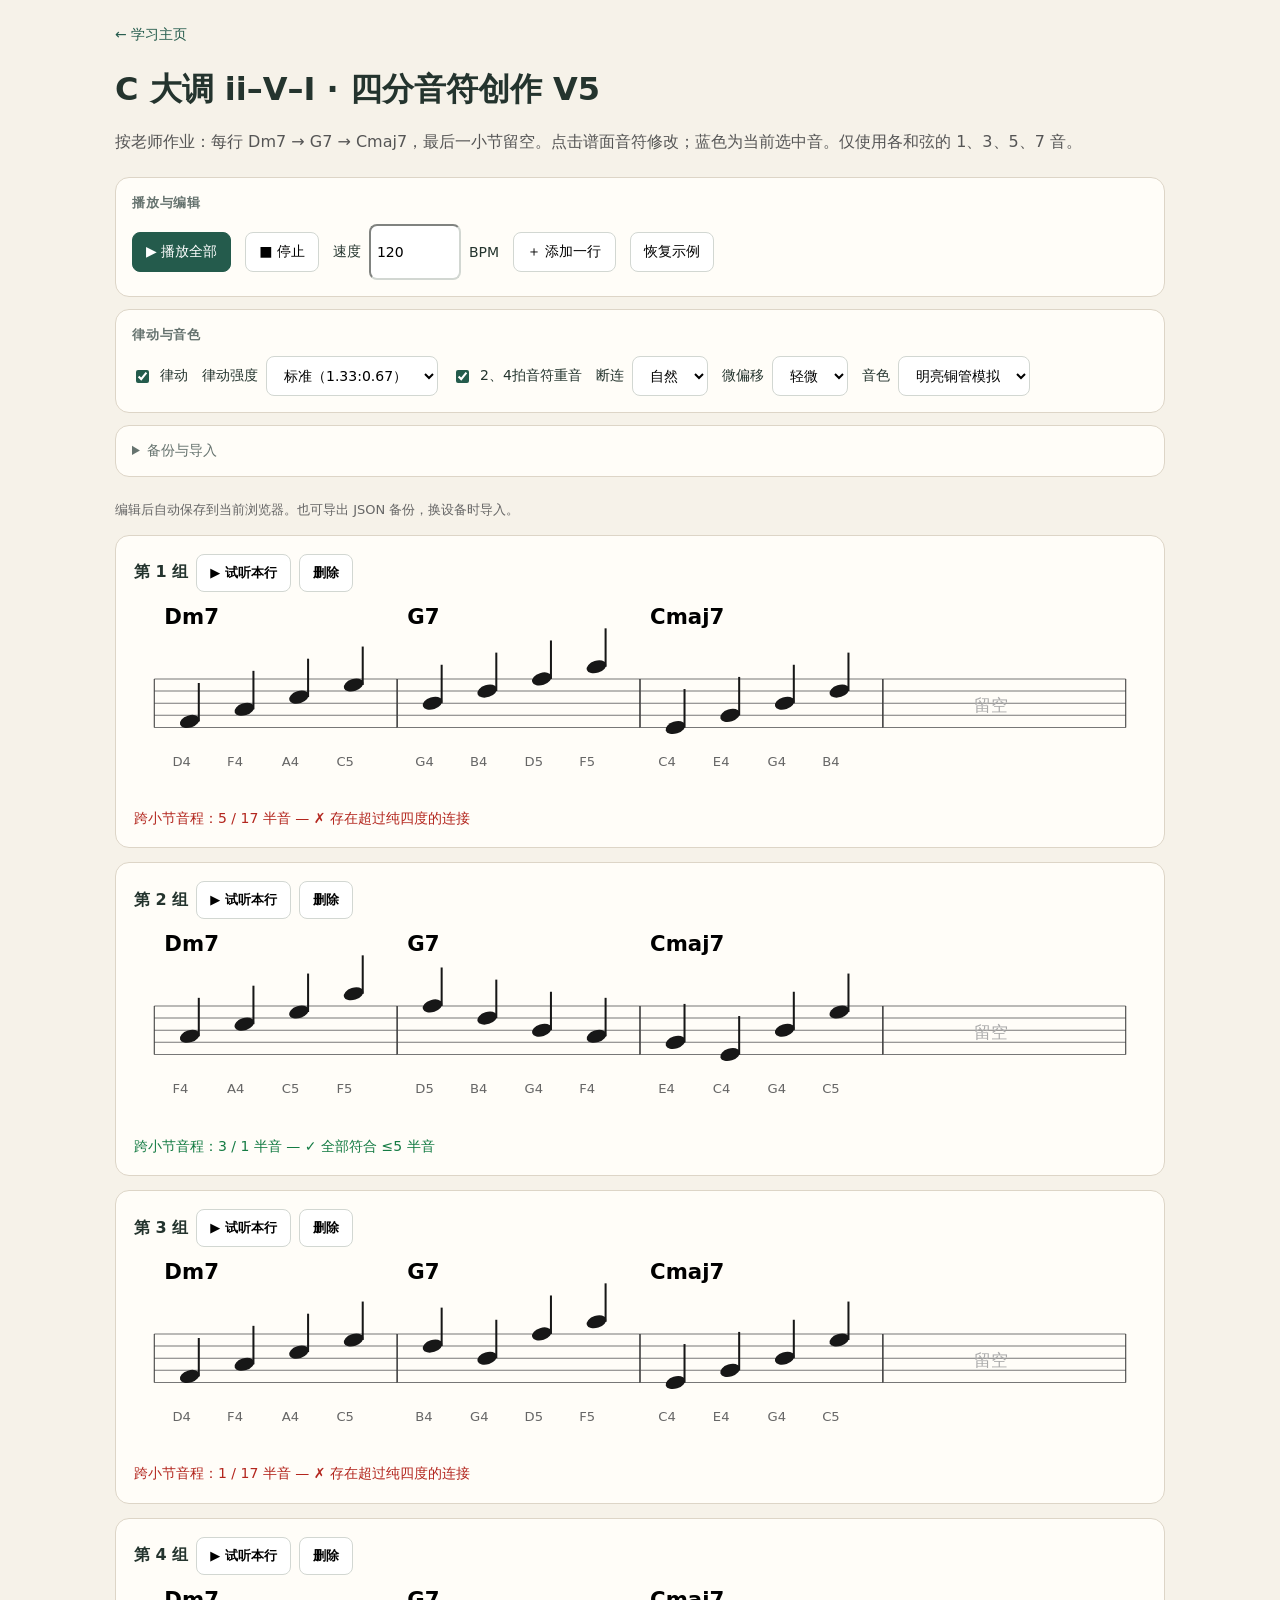
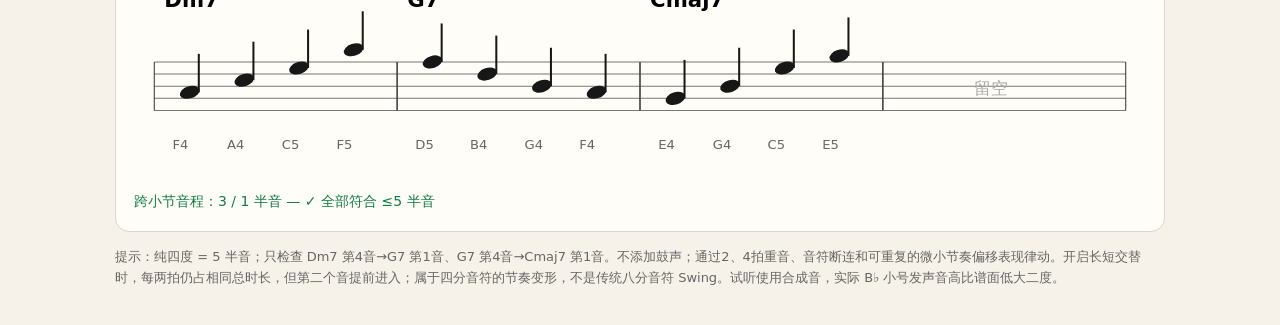
==== commit b2ba8d1d: "Set default tempo to 120 BPM and organize practice controls" ====
--- a/exercises/251-practice.html
+++ b/exercises/251-practice.html
@@ -1,7 +1,7 @@
-<!doctype html><html lang="zh-CN"><meta charset="utf-8"><meta name="viewport" content="width=device-width,initial-scale=1"><title>C大调 251 创作练习</title><style>body{font-family:system-ui,sans-serif;background:#f5f5f2;color:#222;margin:0;padding:20px}main{max-width:1100px;margin:auto}h1{font-size:24px}p{color:#555}.toolbar{display:flex;flex-wrap:wrap;gap:9px;margin:16px 0}button,select{font-size:15px;padding:9px 13px;border:1px solid #bbb;border-radius:8px;background:white}button{cursor:pointer}button.primary{background:#176cbd;color:white;border-color:#176cbd}.group{background:white;border:1px solid #ddd;border-radius:12px;padding:14px;margin:14px 0}.head{font-weight:650;margin-bottom:8px}svg{width:100%;height:auto;touch-action:manipulation}.note{cursor:pointer}.note ellipse{fill:#171717}.note.selected ellipse{fill:#1679d0}.note.selected{filter:drop-shadow(0 0 2px #71b5fa)}.bad{color:#b3261e}.good{color:#147b43}.hint{font-size:13px;color:#666}.controls{display:flex;align-items:center;gap:8px;flex-wrap:wrap}.status{font-size:14px;margin-top:6px}label{display:inline-flex;align-items:center;gap:6px}input{width:70px}#editor{position:sticky;bottom:0;background:#fff;border:1px solid #ddd;border-radius:12px;padding:12px;box-shadow:0 -4px 20px #0002;display:none}.notes{display:flex;gap:6px;flex-wrap:wrap}.notes button{padding:8px 11px}.notes button.active{background:#176cbd;color:white}select:disabled{background:#eee;color:#999;cursor:not-allowed}label:has(select:disabled){color:#999}</style><main><nav><a href="../index.html">← 学习主页</a></nav><h1>C 大调 ii–V–I · 四分音符创作 V5</h1><p>按老师作业：每行 Dm7 → G7 → Cmaj7，最后一小节留空。点击谱面音符修改；蓝色为当前选中音。仅使用各和弦的 1、3、5、7 音。</p><div class="toolbar"><button class="primary" id="play">▶ 播放全部</button><button id="stop">■ 停止</button><button id="add">＋ 添加一行</button><button id="reset">恢复示例</button><button id="export">导出备份</button><label class="primary">导入备份 <input id="import" type="file" accept="application/json" style="width:120px"></label><label>速度 <input type="number" id="bpm" min="40" max="240" value="90"> BPM</label><label><input type="checkbox" id="swing" checked style="width:auto"> 律动</label><label>律动强度 <select id="ratio"><option value="0.6">轻（1.2:0.8）</option><option value="0.667" selected>标准（1.33:0.67）</option><option value="0.72">强（1.44:0.56）</option></select></label><label><input type="checkbox" id="backbeat" checked style="width:auto"> 2、4拍音符重音</label><label>断连 <select id="artic"><option value="0">连贯</option><option value="0.5" selected>自然</option><option value="1">短促</option></select></label><label>微偏移 <select id="human"><option value="0">关闭</option><option value="0.5" selected>轻微</option><option value="1">明显</option></select></label><label>音色 <select id="wave"><option value="sawtooth">明亮铜管模拟</option><option value="sine">纯音</option><option value="triangle">柔和</option></select></label></div><div class="hint" id="saved">编辑后自动保存到当前浏览器。也可导出 JSON 备份，换设备时导入。</div><div id="score"></div><div id="editor"><strong id="editlabel">选择音符</strong><div class="notes" id="choices"></div><div class="hint">音高范围：C4–G5；点击音名可直接替换选中的音。八度数字按小号谱面标记。</div></div><p class="hint">提示：纯四度 = 5 半音；只检查 Dm7 第4音→G7 第1音、G7 第4音→Cmaj7 第1音。不添加鼓声；通过2、4拍重音、音符断连和可重复的微小节奏偏移表现律动。开启长短交替时，每两拍仍占相同总时长，但第二个音提前进入；属于四分音符的节奏变形，不是传统八分音符 Swing。试听使用合成音，实际 B♭ 小号发声音高比谱面低大二度。</p></main><script>
+<!doctype html><html lang="zh-CN"><meta charset="utf-8"><meta name="viewport" content="width=device-width,initial-scale=1"><title>C大调 251 创作练习</title><style>body{font-family:system-ui,sans-serif;background:#f5f5f2;color:#222;margin:0;padding:20px}main{max-width:1100px;margin:auto}h1{font-size:24px}p{color:#555}.toolbar{display:flex;flex-wrap:wrap;gap:9px;margin:16px 0}button,select{font-size:15px;padding:9px 13px;border:1px solid #bbb;border-radius:8px;background:white}button{cursor:pointer}button.primary{background:#176cbd;color:white;border-color:#176cbd}.group{background:white;border:1px solid #ddd;border-radius:12px;padding:14px;margin:14px 0}.head{font-weight:650;margin-bottom:8px}svg{width:100%;height:auto;touch-action:manipulation}.note{cursor:pointer}.note ellipse{fill:#171717}.note.selected ellipse{fill:#1679d0}.note.selected{filter:drop-shadow(0 0 2px #71b5fa)}.bad{color:#b3261e}.good{color:#147b43}.hint{font-size:13px;color:#666}.controls{display:flex;align-items:center;gap:8px;flex-wrap:wrap}.status{font-size:14px;margin-top:6px}label{display:inline-flex;align-items:center;gap:6px}input{width:70px}#editor{position:sticky;bottom:0;background:#fff;border:1px solid #ddd;border-radius:12px;padding:12px;box-shadow:0 -4px 20px #0002;display:none}.notes{display:flex;gap:6px;flex-wrap:wrap}.notes button{padding:8px 11px}.notes button.active{background:#176cbd;color:white}select:disabled{background:#eee;color:#999;cursor:not-allowed}label:has(select:disabled){color:#999}body{background:#f6f2e9;color:#24342e;padding:24px}main{max-width:1050px}nav a{color:#245b4c;text-decoration:none;font-size:14px}h1{font-size:clamp(23px,4vw,32px);margin:24px 0 12px}p{line-height:1.7}.toolbar{display:grid;gap:12px;margin:22px 0}.control-section{background:#fffdf8;border:1px solid #ddd5c7;border-radius:14px;padding:16px}.control-section h2{font-size:13px;color:#66736f;margin:0 0 12px;letter-spacing:.06em}.control-row{display:flex;align-items:center;flex-wrap:wrap;gap:10px 14px}.control-row label{gap:8px;font-size:14px}button,select,input[type=number]{border-color:#d2d7d2;border-radius:8px;min-height:40px;background:#fff;font:inherit;font-size:14px}button:hover{border-color:#245b4c}button.primary{background:#245b4c;border-color:#245b4c}input[type=number]{width:76px;padding:6px}input[type=checkbox]{accent-color:#245b4c}summary{cursor:pointer;font-size:14px;color:#66736f}details[open] summary{margin-bottom:14px}.group{background:#fffdf8;border-color:#ddd5c7;border-radius:14px;padding:18px}.head{display:flex;align-items:center;gap:8px;flex-wrap:wrap}.head button{font-size:13px;min-height:34px}.hint{line-height:1.65}.status{line-height:1.6}button:focus-visible,select:focus-visible,input:focus-visible,summary:focus-visible{outline:3px solid #a8cabb;outline-offset:2px}select:disabled{background:#eee;color:#999}@media(max-width:600px){body{padding:16px}.control-section{padding:14px}.control-row{gap:10px}.group{padding:12px}.notes button{min-height:42px}} </style><main><nav><a href="../index.html">← 学习主页</a></nav><h1>C 大调 ii–V–I · 四分音符创作 V5</h1><p>按老师作业：每行 Dm7 → G7 → Cmaj7，最后一小节留空。点击谱面音符修改；蓝色为当前选中音。仅使用各和弦的 1、3、5、7 音。</p><div class="toolbar"><section class="control-section"><h2>播放与编辑</h2><div class="control-row"><button class="primary" id="play">▶ 播放全部</button><button id="stop">■ 停止</button><label>速度 <input type="number" id="bpm" min="40" max="240" value="120" step="5"> BPM</label><button id="add">＋ 添加一行</button><button id="reset">恢复示例</button></div></section><section class="control-section"><h2>律动与音色</h2><div class="control-row"><label><input type="checkbox" id="swing" checked style="width:auto"> 律动</label><label>律动强度 <select id="ratio"><option value="0.6">轻（1.2:0.8）</option><option value="0.667" selected>标准（1.33:0.67）</option><option value="0.72">强（1.44:0.56）</option></select></label><label><input type="checkbox" id="backbeat" checked style="width:auto"> 2、4拍音符重音</label><label>断连 <select id="artic"><option value="0">连贯</option><option value="0.5" selected>自然</option><option value="1">短促</option></select></label><label>微偏移 <select id="human"><option value="0">关闭</option><option value="0.5" selected>轻微</option><option value="1">明显</option></select></label><label>音色 <select id="wave"><option value="sawtooth">明亮铜管模拟</option><option value="sine">纯音</option><option value="triangle">柔和</option></select></label></div></section><details class="control-section"><summary>备份与导入</summary><div class="control-row"><button id="export">导出备份</button><label class="primary">导入备份 <input id="import" type="file" accept="application/json" style="width:120px"></label></div></details></div><div class="hint" id="saved">编辑后自动保存到当前浏览器。也可导出 JSON 备份，换设备时导入。</div><div id="score"></div><div id="editor"><strong id="editlabel">选择音符</strong><div class="notes" id="choices"></div><div class="hint">音高范围：C4–G5；点击音名可直接替换选中的音。八度数字按小号谱面标记。</div></div><p class="hint">提示：纯四度 = 5 半音；只检查 Dm7 第4音→G7 第1音、G7 第4音→Cmaj7 第1音。不添加鼓声；通过2、4拍重音、音符断连和可重复的微小节奏偏移表现律动。开启长短交替时，每两拍仍占相同总时长，但第二个音提前进入；属于四分音符的节奏变形，不是传统八分音符 Swing。试听使用合成音，实际 B♭ 小号发声音高比谱面低大二度。</p></main><script>
 const names=['C','C♯','D','E♭','E','F','F♯','G','A♭','A','B♭','B'];const pcs=[[2,5,9,0],[7,11,2,5],[0,4,7,11]];const chords=['Dm7','G7','Cmaj7'];const midiName=m=>names[m%12]+Math.floor(m/12-1);let rows=[],sel=null,ctx=null,active=[];const examples=[[[62,65,69,72],[67,71,74,77],[60,64,67,71]],[[65,69,72,77],[74,71,67,65],[64,60,67,72]],[[62,65,69,72],[71,67,74,77],[60,64,67,72]],[[65,69,72,77],[74,71,67,65],[64,67,72,76]]];function init(){rows=examples.map(r=>r.map(x=>x.slice()));sel=null;render();save()};function allowed(c){let a=[];for(let m=60;m<=79;m++)if(pcs[c].includes(m%12))a.push(m);return a}function dist(a,b){return Math.abs(a-b)}function check(r){return [dist(r[0][3],r[1][0]),dist(r[1][3],r[2][0])]}function syncGroove(){document.getElementById('ratio').disabled=!document.getElementById('swing').checked}function save(){syncGroove();try{localStorage.setItem('jazz251_v2',JSON.stringify({rows,bpm:document.getElementById('bpm').value,swing:document.getElementById('swing').checked,backbeat:document.getElementById('backbeat').checked,ratio:document.getElementById('ratio').value,wave:document.getElementById('wave').value,artic:document.getElementById('artic').value,human:document.getElementById('human').value}))}catch(e){document.getElementById('saved').textContent='本地保存不可用，请使用导出备份'}}function render(){save();const root=document.getElementById('score');root.innerHTML='';rows.forEach((r,ri)=>{let d=document.createElement('div');d.className='group';let cs=check(r);d.innerHTML=`<div class="head">第 ${ri+1} 组 <button data-play="${ri}">▶ 试听本行</button> <button data-del="${ri}">删除</button></div>`;let svg=document.createElementNS('http://www.w3.org/2000/svg','svg');svg.setAttribute('viewBox','0 0 1000 195');let s='';for(let c=0;c<4;c++){let x=20+c*240;s+=`<text x="${x+10}" y="24" font-size="21" font-weight="600">${chords[c]||''}</text>`;for(let j=0;j<5;j++)s+=`<line x1="${x}" x2="${x+240}" y1="${78+j*12}" y2="${78+j*12}" stroke="#777" stroke-width="1"/>`;s+=`<line x1="${x}" x2="${x}" y1="78" y2="126" stroke="#333"/><line x1="${x+240}" x2="${x+240}" y1="78" y2="126" stroke="#333"/>`;if(c===3){s+=`<text x="${x+90}" y="110" fill="#aaa" font-size="17">留空</text>`;continue}for(let k=0;k<4;k++){let m=r[c][k],xx=x+35+k*54;let steps={0:0,2:1,4:2,5:3,7:4,9:5,11:6}[m%12];if(steps===undefined)steps=0;let oct=Math.floor(m/12)-5;let y=126-(steps+oct*7)*6;let selected=sel&&sel.ri===ri&&sel.c===c&&sel.k===k;for(let ly=138;ly<=y;ly+=12)if(y<78||y>126)s+=`<line x1="${xx-12}" x2="${xx+12}" y1="${ly}" y2="${ly}" stroke="#333"/>`;s+=`<g class="note ${selected?'selected':''}" data-ri="${ri}" data-c="${c}" data-k="${k}"><ellipse cx="${xx}" cy="${y}" rx="10" ry="6" transform="rotate(-18 ${xx} ${y})"/><line x1="${xx+9}" x2="${xx+9}" y1="${y}" y2="${y-38}" stroke="${selected?'#1679d0':'#171717'}" stroke-width="2"/><text x="${xx-17}" y="${Math.max(164,y+24)}" font-size="13" fill="#666">${midiName(m)}</text></g>`}}svg.innerHTML=s;d.appendChild(svg);let st=document.createElement('div');st.className='status '+(cs.every(x=>x<=5)?'good':'bad');st.textContent=`跨小节音程：${cs[0]} / ${cs[1]} 半音 — ${cs.every(x=>x<=5)?'✓ 全部符合 ≤5 半音':'✗ 存在超过纯四度的连接'}`;d.appendChild(st);root.appendChild(d)});root.querySelectorAll('.note').forEach(n=>n.onclick=()=>{sel={ri:+n.dataset.ri,c:+n.dataset.c,k:+n.dataset.k};render();editor()});root.querySelectorAll('[data-play]').forEach(b=>b.onclick=()=>play(+b.dataset.play));root.querySelectorAll('[data-del]').forEach(b=>b.onclick=()=>{rows.splice(+b.dataset.del,1);sel=null;render();document.getElementById('editor').style.display='none'})}function editor(){if(!sel)return;let {ri,c,k}=sel;document.getElementById('editor').style.display='block';document.getElementById('editlabel').textContent=`第${ri+1}组 · ${chords[c]} · 第${k+1}拍`;let el=document.getElementById('choices');el.innerHTML='';allowed(c).forEach(m=>{let b=document.createElement('button');b.textContent=midiName(m);b.className=rows[ri][c][k]===m?'active':'';b.onclick=()=>{rows[ri][c][k]=m;render();editor();sound(m,.3)};el.appendChild(b)})}function sound(m,d,t,velocity=1){if(!ctx)ctx=new (window.AudioContext||window.webkitAudioContext)();let start=t??ctx.currentTime+.01,o=ctx.createOscillator(),g=ctx.createGain();o.type=document.getElementById('wave').value;o.frequency.value=440*Math.pow(2,(m-69-2)/12);g.gain.setValueAtTime(.0001,start);let attack=velocity>1.3?.009:.025;g.gain.linearRampToValueAtTime(.12*velocity,start+attack);g.gain.setValueAtTime(.10*velocity,start+Math.max(attack+.01,d-.06));g.gain.linearRampToValueAtTime(.0001,start+d);o.connect(g).connect(ctx.destination);o.start(start);o.stop(start+d+.02);active.push(o)}function stop(){active.forEach(o=>{try{o.stop()}catch(e){}});active=[]}function unusedPercussion(t,kind,volume=1){if(!ctx)return;const sr=ctx.sampleRate,dur=kind==='hat'?.065:.13,buffer=ctx.createBuffer(1,Math.ceil(sr*dur),sr),data=buffer.getChannelData(0);for(let i=0;i<data.length;i++){let fade=Math.exp(-i/sr*(kind==='hat'?65:30));data[i]=(Math.random()*2-1)*fade*(kind==='hat'?.17:.35)}let src=ctx.createBufferSource(),gain=ctx.createGain(),filter=ctx.createBiquadFilter();src.buffer=buffer;filter.type=kind==='hat'?'highpass':'bandpass';filter.frequency.value=kind==='hat'?6500:1700;gain.gain.value=volume;src.connect(filter).connect(gain).connect(ctx.destination);src.start(t);active.push(src)}function play(ri){
  stop();if(!ctx)ctx=new (window.AudioContext||window.webkitAudioContext)();ctx.resume();
- const beat=60/Math.max(40,Math.min(240,+document.getElementById('bpm').value||90));
+ const beat=60/Math.max(40,Math.min(240,+document.getElementById('bpm').value||120));
  let t=ctx.currentTime+.12;
  const rr=ri===undefined?rows:[rows[ri]];
  const sw=document.getElementById('swing').checked;
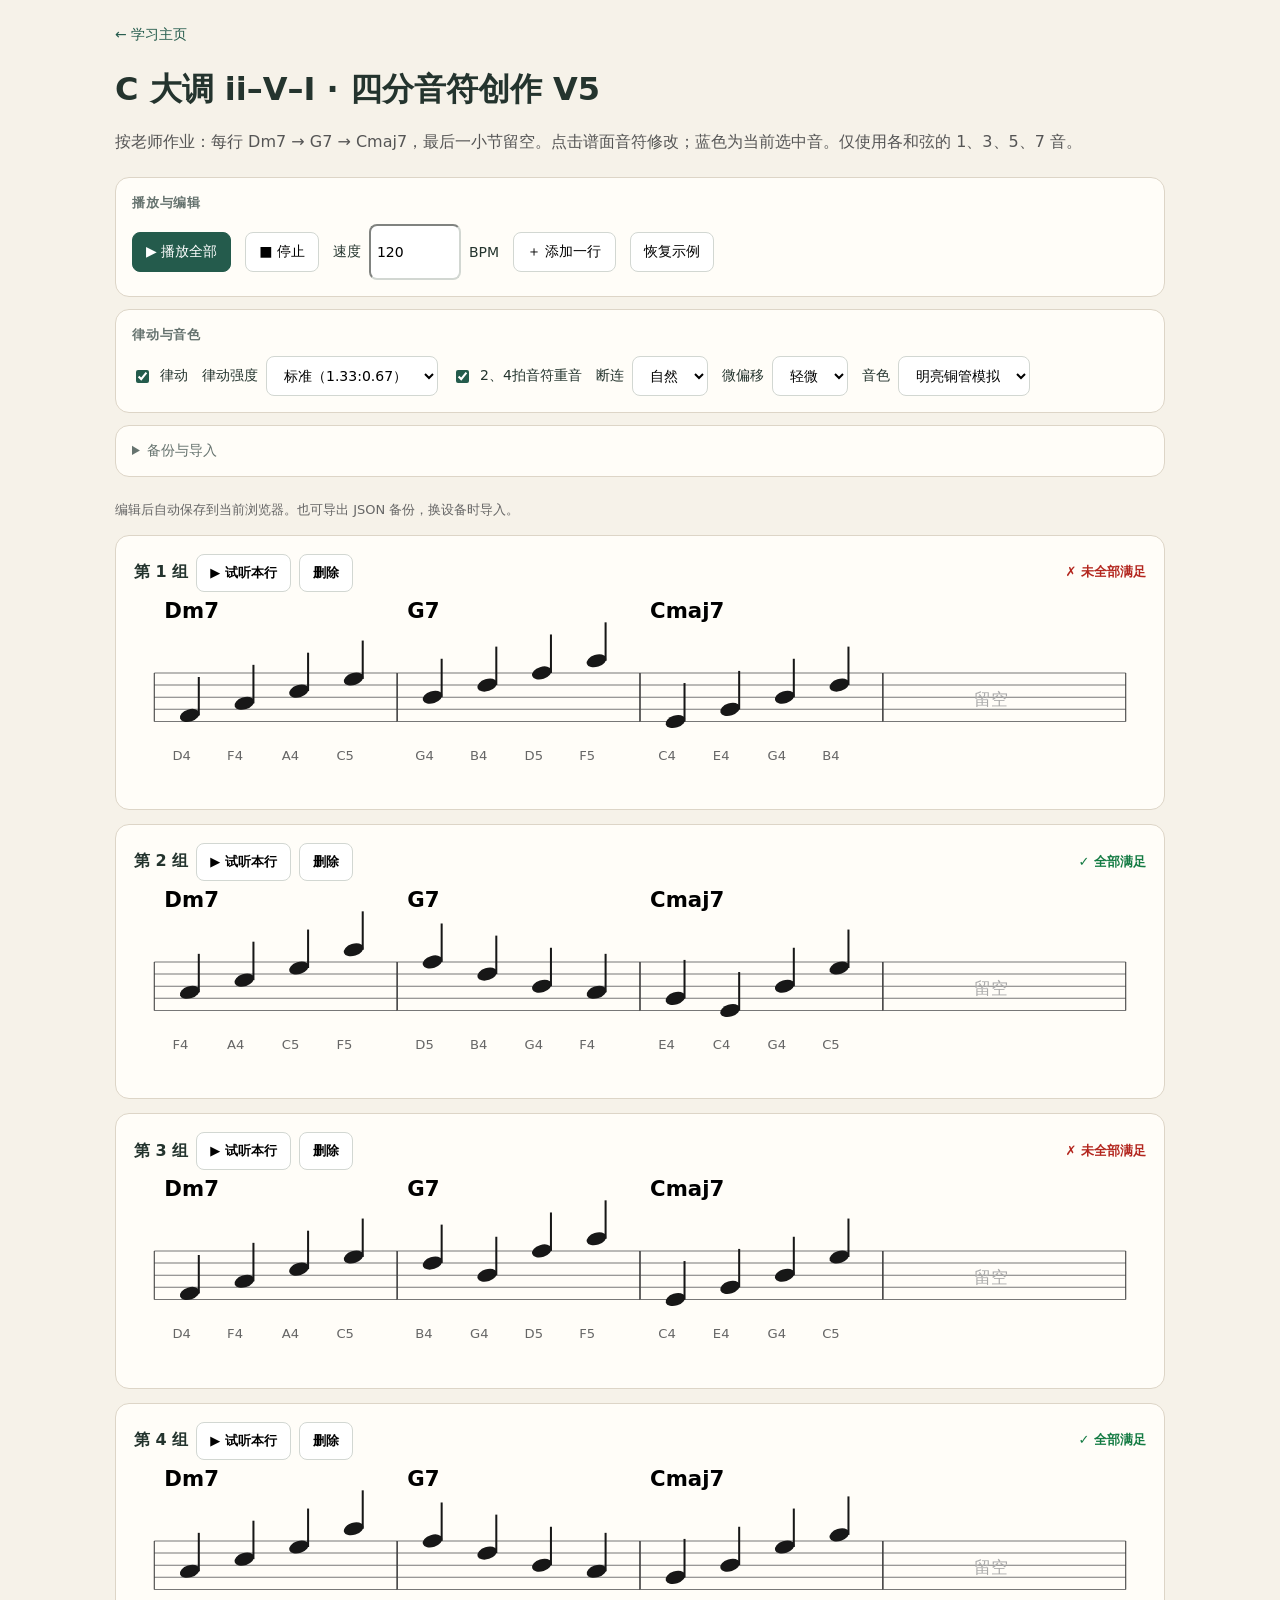
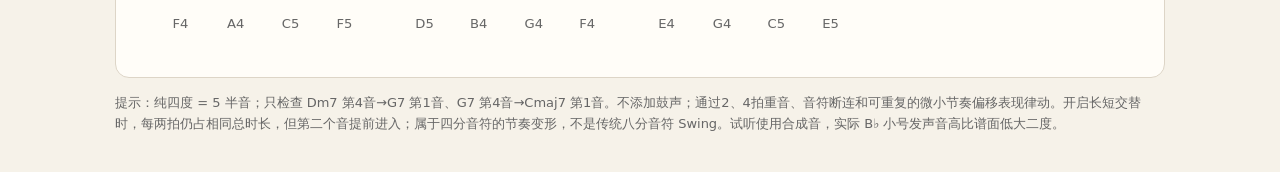
==== commit 24d2027b: "Move compact interval status into row header" ====
--- a/exercises/251-practice.html
+++ b/exercises/251-practice.html
@@ -1,5 +1,5 @@
-<!doctype html><html lang="zh-CN"><meta charset="utf-8"><meta name="viewport" content="width=device-width,initial-scale=1"><title>C大调 251 创作练习</title><style>body{font-family:system-ui,sans-serif;background:#f5f5f2;color:#222;margin:0;padding:20px}main{max-width:1100px;margin:auto}h1{font-size:24px}p{color:#555}.toolbar{display:flex;flex-wrap:wrap;gap:9px;margin:16px 0}button,select{font-size:15px;padding:9px 13px;border:1px solid #bbb;border-radius:8px;background:white}button{cursor:pointer}button.primary{background:#176cbd;color:white;border-color:#176cbd}.group{background:white;border:1px solid #ddd;border-radius:12px;padding:14px;margin:14px 0}.head{font-weight:650;margin-bottom:8px}svg{width:100%;height:auto;touch-action:manipulation}.note{cursor:pointer}.note ellipse{fill:#171717}.note.selected ellipse{fill:#1679d0}.note.selected{filter:drop-shadow(0 0 2px #71b5fa)}.bad{color:#b3261e}.good{color:#147b43}.hint{font-size:13px;color:#666}.controls{display:flex;align-items:center;gap:8px;flex-wrap:wrap}.status{font-size:14px;margin-top:6px}label{display:inline-flex;align-items:center;gap:6px}input{width:70px}#editor{position:sticky;bottom:0;background:#fff;border:1px solid #ddd;border-radius:12px;padding:12px;box-shadow:0 -4px 20px #0002;display:none}.notes{display:flex;gap:6px;flex-wrap:wrap}.notes button{padding:8px 11px}.notes button.active{background:#176cbd;color:white}select:disabled{background:#eee;color:#999;cursor:not-allowed}label:has(select:disabled){color:#999}body{background:#f6f2e9;color:#24342e;padding:24px}main{max-width:1050px}nav a{color:#245b4c;text-decoration:none;font-size:14px}h1{font-size:clamp(23px,4vw,32px);margin:24px 0 12px}p{line-height:1.7}.toolbar{display:grid;gap:12px;margin:22px 0}.control-section{background:#fffdf8;border:1px solid #ddd5c7;border-radius:14px;padding:16px}.control-section h2{font-size:13px;color:#66736f;margin:0 0 12px;letter-spacing:.06em}.control-row{display:flex;align-items:center;flex-wrap:wrap;gap:10px 14px}.control-row label{gap:8px;font-size:14px}button,select,input[type=number]{border-color:#d2d7d2;border-radius:8px;min-height:40px;background:#fff;font:inherit;font-size:14px}button:hover{border-color:#245b4c}button.primary{background:#245b4c;border-color:#245b4c}input[type=number]{width:76px;padding:6px}input[type=checkbox]{accent-color:#245b4c}summary{cursor:pointer;font-size:14px;color:#66736f}details[open] summary{margin-bottom:14px}.group{background:#fffdf8;border-color:#ddd5c7;border-radius:14px;padding:18px}.head{display:flex;align-items:center;gap:8px;flex-wrap:wrap}.head button{font-size:13px;min-height:34px}.hint{line-height:1.65}.status{line-height:1.6}button:focus-visible,select:focus-visible,input:focus-visible,summary:focus-visible{outline:3px solid #a8cabb;outline-offset:2px}select:disabled{background:#eee;color:#999}@media(max-width:600px){body{padding:16px}.control-section{padding:14px}.control-row{gap:10px}.group{padding:12px}.notes button{min-height:42px}} </style><main><nav><a href="../index.html">← 学习主页</a></nav><h1>C 大调 ii–V–I · 四分音符创作 V5</h1><p>按老师作业：每行 Dm7 → G7 → Cmaj7，最后一小节留空。点击谱面音符修改；蓝色为当前选中音。仅使用各和弦的 1、3、5、7 音。</p><div class="toolbar"><section class="control-section"><h2>播放与编辑</h2><div class="control-row"><button class="primary" id="play">▶ 播放全部</button><button id="stop">■ 停止</button><label>速度 <input type="number" id="bpm" min="40" max="240" value="120" step="5"> BPM</label><button id="add">＋ 添加一行</button><button id="reset">恢复示例</button></div></section><section class="control-section"><h2>律动与音色</h2><div class="control-row"><label><input type="checkbox" id="swing" checked style="width:auto"> 律动</label><label>律动强度 <select id="ratio"><option value="0.6">轻（1.2:0.8）</option><option value="0.667" selected>标准（1.33:0.67）</option><option value="0.72">强（1.44:0.56）</option></select></label><label><input type="checkbox" id="backbeat" checked style="width:auto"> 2、4拍音符重音</label><label>断连 <select id="artic"><option value="0">连贯</option><option value="0.5" selected>自然</option><option value="1">短促</option></select></label><label>微偏移 <select id="human"><option value="0">关闭</option><option value="0.5" selected>轻微</option><option value="1">明显</option></select></label><label>音色 <select id="wave"><option value="sawtooth">明亮铜管模拟</option><option value="sine">纯音</option><option value="triangle">柔和</option></select></label></div></section><details class="control-section"><summary>备份与导入</summary><div class="control-row"><button id="export">导出备份</button><label class="primary">导入备份 <input id="import" type="file" accept="application/json" style="width:120px"></label></div></details></div><div class="hint" id="saved">编辑后自动保存到当前浏览器。也可导出 JSON 备份，换设备时导入。</div><div id="score"></div><div id="editor"><strong id="editlabel">选择音符</strong><div class="notes" id="choices"></div><div class="hint">音高范围：C4–G5；点击音名可直接替换选中的音。八度数字按小号谱面标记。</div></div><p class="hint">提示：纯四度 = 5 半音；只检查 Dm7 第4音→G7 第1音、G7 第4音→Cmaj7 第1音。不添加鼓声；通过2、4拍重音、音符断连和可重复的微小节奏偏移表现律动。开启长短交替时，每两拍仍占相同总时长，但第二个音提前进入；属于四分音符的节奏变形，不是传统八分音符 Swing。试听使用合成音，实际 B♭ 小号发声音高比谱面低大二度。</p></main><script>
-const names=['C','C♯','D','E♭','E','F','F♯','G','A♭','A','B♭','B'];const pcs=[[2,5,9,0],[7,11,2,5],[0,4,7,11]];const chords=['Dm7','G7','Cmaj7'];const midiName=m=>names[m%12]+Math.floor(m/12-1);let rows=[],sel=null,ctx=null,active=[];const examples=[[[62,65,69,72],[67,71,74,77],[60,64,67,71]],[[65,69,72,77],[74,71,67,65],[64,60,67,72]],[[62,65,69,72],[71,67,74,77],[60,64,67,72]],[[65,69,72,77],[74,71,67,65],[64,67,72,76]]];function init(){rows=examples.map(r=>r.map(x=>x.slice()));sel=null;render();save()};function allowed(c){let a=[];for(let m=60;m<=79;m++)if(pcs[c].includes(m%12))a.push(m);return a}function dist(a,b){return Math.abs(a-b)}function check(r){return [dist(r[0][3],r[1][0]),dist(r[1][3],r[2][0])]}function syncGroove(){document.getElementById('ratio').disabled=!document.getElementById('swing').checked}function save(){syncGroove();try{localStorage.setItem('jazz251_v2',JSON.stringify({rows,bpm:document.getElementById('bpm').value,swing:document.getElementById('swing').checked,backbeat:document.getElementById('backbeat').checked,ratio:document.getElementById('ratio').value,wave:document.getElementById('wave').value,artic:document.getElementById('artic').value,human:document.getElementById('human').value}))}catch(e){document.getElementById('saved').textContent='本地保存不可用，请使用导出备份'}}function render(){save();const root=document.getElementById('score');root.innerHTML='';rows.forEach((r,ri)=>{let d=document.createElement('div');d.className='group';let cs=check(r);d.innerHTML=`<div class="head">第 ${ri+1} 组 <button data-play="${ri}">▶ 试听本行</button> <button data-del="${ri}">删除</button></div>`;let svg=document.createElementNS('http://www.w3.org/2000/svg','svg');svg.setAttribute('viewBox','0 0 1000 195');let s='';for(let c=0;c<4;c++){let x=20+c*240;s+=`<text x="${x+10}" y="24" font-size="21" font-weight="600">${chords[c]||''}</text>`;for(let j=0;j<5;j++)s+=`<line x1="${x}" x2="${x+240}" y1="${78+j*12}" y2="${78+j*12}" stroke="#777" stroke-width="1"/>`;s+=`<line x1="${x}" x2="${x}" y1="78" y2="126" stroke="#333"/><line x1="${x+240}" x2="${x+240}" y1="78" y2="126" stroke="#333"/>`;if(c===3){s+=`<text x="${x+90}" y="110" fill="#aaa" font-size="17">留空</text>`;continue}for(let k=0;k<4;k++){let m=r[c][k],xx=x+35+k*54;let steps={0:0,2:1,4:2,5:3,7:4,9:5,11:6}[m%12];if(steps===undefined)steps=0;let oct=Math.floor(m/12)-5;let y=126-(steps+oct*7)*6;let selected=sel&&sel.ri===ri&&sel.c===c&&sel.k===k;for(let ly=138;ly<=y;ly+=12)if(y<78||y>126)s+=`<line x1="${xx-12}" x2="${xx+12}" y1="${ly}" y2="${ly}" stroke="#333"/>`;s+=`<g class="note ${selected?'selected':''}" data-ri="${ri}" data-c="${c}" data-k="${k}"><ellipse cx="${xx}" cy="${y}" rx="10" ry="6" transform="rotate(-18 ${xx} ${y})"/><line x1="${xx+9}" x2="${xx+9}" y1="${y}" y2="${y-38}" stroke="${selected?'#1679d0':'#171717'}" stroke-width="2"/><text x="${xx-17}" y="${Math.max(164,y+24)}" font-size="13" fill="#666">${midiName(m)}</text></g>`}}svg.innerHTML=s;d.appendChild(svg);let st=document.createElement('div');st.className='status '+(cs.every(x=>x<=5)?'good':'bad');st.textContent=`跨小节音程：${cs[0]} / ${cs[1]} 半音 — ${cs.every(x=>x<=5)?'✓ 全部符合 ≤5 半音':'✗ 存在超过纯四度的连接'}`;d.appendChild(st);root.appendChild(d)});root.querySelectorAll('.note').forEach(n=>n.onclick=()=>{sel={ri:+n.dataset.ri,c:+n.dataset.c,k:+n.dataset.k};render();editor()});root.querySelectorAll('[data-play]').forEach(b=>b.onclick=()=>play(+b.dataset.play));root.querySelectorAll('[data-del]').forEach(b=>b.onclick=()=>{rows.splice(+b.dataset.del,1);sel=null;render();document.getElementById('editor').style.display='none'})}function editor(){if(!sel)return;let {ri,c,k}=sel;document.getElementById('editor').style.display='block';document.getElementById('editlabel').textContent=`第${ri+1}组 · ${chords[c]} · 第${k+1}拍`;let el=document.getElementById('choices');el.innerHTML='';allowed(c).forEach(m=>{let b=document.createElement('button');b.textContent=midiName(m);b.className=rows[ri][c][k]===m?'active':'';b.onclick=()=>{rows[ri][c][k]=m;render();editor();sound(m,.3)};el.appendChild(b)})}function sound(m,d,t,velocity=1){if(!ctx)ctx=new (window.AudioContext||window.webkitAudioContext)();let start=t??ctx.currentTime+.01,o=ctx.createOscillator(),g=ctx.createGain();o.type=document.getElementById('wave').value;o.frequency.value=440*Math.pow(2,(m-69-2)/12);g.gain.setValueAtTime(.0001,start);let attack=velocity>1.3?.009:.025;g.gain.linearRampToValueAtTime(.12*velocity,start+attack);g.gain.setValueAtTime(.10*velocity,start+Math.max(attack+.01,d-.06));g.gain.linearRampToValueAtTime(.0001,start+d);o.connect(g).connect(ctx.destination);o.start(start);o.stop(start+d+.02);active.push(o)}function stop(){active.forEach(o=>{try{o.stop()}catch(e){}});active=[]}function unusedPercussion(t,kind,volume=1){if(!ctx)return;const sr=ctx.sampleRate,dur=kind==='hat'?.065:.13,buffer=ctx.createBuffer(1,Math.ceil(sr*dur),sr),data=buffer.getChannelData(0);for(let i=0;i<data.length;i++){let fade=Math.exp(-i/sr*(kind==='hat'?65:30));data[i]=(Math.random()*2-1)*fade*(kind==='hat'?.17:.35)}let src=ctx.createBufferSource(),gain=ctx.createGain(),filter=ctx.createBiquadFilter();src.buffer=buffer;filter.type=kind==='hat'?'highpass':'bandpass';filter.frequency.value=kind==='hat'?6500:1700;gain.gain.value=volume;src.connect(filter).connect(gain).connect(ctx.destination);src.start(t);active.push(src)}function play(ri){
+<!doctype html><html lang="zh-CN"><meta charset="utf-8"><meta name="viewport" content="width=device-width,initial-scale=1"><title>C大调 251 创作练习</title><style>body{font-family:system-ui,sans-serif;background:#f5f5f2;color:#222;margin:0;padding:20px}main{max-width:1100px;margin:auto}h1{font-size:24px}p{color:#555}.toolbar{display:flex;flex-wrap:wrap;gap:9px;margin:16px 0}button,select{font-size:15px;padding:9px 13px;border:1px solid #bbb;border-radius:8px;background:white}button{cursor:pointer}button.primary{background:#176cbd;color:white;border-color:#176cbd}.group{background:white;border:1px solid #ddd;border-radius:12px;padding:14px;margin:14px 0}.head{font-weight:650;margin-bottom:8px}svg{width:100%;height:auto;touch-action:manipulation}.note{cursor:pointer}.note ellipse{fill:#171717}.note.selected ellipse{fill:#1679d0}.note.selected{filter:drop-shadow(0 0 2px #71b5fa)}.bad{color:#b3261e}.good{color:#147b43}.hint{font-size:13px;color:#666}.controls{display:flex;align-items:center;gap:8px;flex-wrap:wrap}.status{font-size:14px;margin-top:6px}label{display:inline-flex;align-items:center;gap:6px}input{width:70px}#editor{position:sticky;bottom:0;background:#fff;border:1px solid #ddd;border-radius:12px;padding:12px;box-shadow:0 -4px 20px #0002;display:none}.notes{display:flex;gap:6px;flex-wrap:wrap}.notes button{padding:8px 11px}.notes button.active{background:#176cbd;color:white}select:disabled{background:#eee;color:#999;cursor:not-allowed}label:has(select:disabled){color:#999}body{background:#f6f2e9;color:#24342e;padding:24px}main{max-width:1050px}nav a{color:#245b4c;text-decoration:none;font-size:14px}h1{font-size:clamp(23px,4vw,32px);margin:24px 0 12px}p{line-height:1.7}.toolbar{display:grid;gap:12px;margin:22px 0}.control-section{background:#fffdf8;border:1px solid #ddd5c7;border-radius:14px;padding:16px}.control-section h2{font-size:13px;color:#66736f;margin:0 0 12px;letter-spacing:.06em}.control-row{display:flex;align-items:center;flex-wrap:wrap;gap:10px 14px}.control-row label{gap:8px;font-size:14px}button,select,input[type=number]{border-color:#d2d7d2;border-radius:8px;min-height:40px;background:#fff;font:inherit;font-size:14px}button:hover{border-color:#245b4c}button.primary{background:#245b4c;border-color:#245b4c}input[type=number]{width:76px;padding:6px}input[type=checkbox]{accent-color:#245b4c}summary{cursor:pointer;font-size:14px;color:#66736f}details[open] summary{margin-bottom:14px}.group{background:#fffdf8;border-color:#ddd5c7;border-radius:14px;padding:18px}.head{display:flex;align-items:center;gap:8px;flex-wrap:wrap}.head button{font-size:13px;min-height:34px}.hint{line-height:1.65}.status{line-height:1.6}button:focus-visible,select:focus-visible,input:focus-visible,summary:focus-visible{outline:3px solid #a8cabb;outline-offset:2px}select:disabled{background:#eee;color:#999}@media(max-width:600px){body{padding:16px}.control-section{padding:14px}.control-row{gap:10px}.group{padding:12px}.notes button{min-height:42px}} .head .status{margin:0 0 0 auto;font-size:13px;white-space:nowrap}.head{margin-bottom:2px}.group>svg{display:block}</style><main><nav><a href="../index.html">← 学习主页</a></nav><h1>C 大调 ii–V–I · 四分音符创作 V5</h1><p>按老师作业：每行 Dm7 → G7 → Cmaj7，最后一小节留空。点击谱面音符修改；蓝色为当前选中音。仅使用各和弦的 1、3、5、7 音。</p><div class="toolbar"><section class="control-section"><h2>播放与编辑</h2><div class="control-row"><button class="primary" id="play">▶ 播放全部</button><button id="stop">■ 停止</button><label>速度 <input type="number" id="bpm" min="40" max="240" value="120" step="5"> BPM</label><button id="add">＋ 添加一行</button><button id="reset">恢复示例</button></div></section><section class="control-section"><h2>律动与音色</h2><div class="control-row"><label><input type="checkbox" id="swing" checked style="width:auto"> 律动</label><label>律动强度 <select id="ratio"><option value="0.6">轻（1.2:0.8）</option><option value="0.667" selected>标准（1.33:0.67）</option><option value="0.72">强（1.44:0.56）</option></select></label><label><input type="checkbox" id="backbeat" checked style="width:auto"> 2、4拍音符重音</label><label>断连 <select id="artic"><option value="0">连贯</option><option value="0.5" selected>自然</option><option value="1">短促</option></select></label><label>微偏移 <select id="human"><option value="0">关闭</option><option value="0.5" selected>轻微</option><option value="1">明显</option></select></label><label>音色 <select id="wave"><option value="sawtooth">明亮铜管模拟</option><option value="sine">纯音</option><option value="triangle">柔和</option></select></label></div></section><details class="control-section"><summary>备份与导入</summary><div class="control-row"><button id="export">导出备份</button><label class="primary">导入备份 <input id="import" type="file" accept="application/json" style="width:120px"></label></div></details></div><div class="hint" id="saved">编辑后自动保存到当前浏览器。也可导出 JSON 备份，换设备时导入。</div><div id="score"></div><div id="editor"><strong id="editlabel">选择音符</strong><div class="notes" id="choices"></div><div class="hint">音高范围：C4–G5；点击音名可直接替换选中的音。八度数字按小号谱面标记。</div></div><p class="hint">提示：纯四度 = 5 半音；只检查 Dm7 第4音→G7 第1音、G7 第4音→Cmaj7 第1音。不添加鼓声；通过2、4拍重音、音符断连和可重复的微小节奏偏移表现律动。开启长短交替时，每两拍仍占相同总时长，但第二个音提前进入；属于四分音符的节奏变形，不是传统八分音符 Swing。试听使用合成音，实际 B♭ 小号发声音高比谱面低大二度。</p></main><script>
+const names=['C','C♯','D','E♭','E','F','F♯','G','A♭','A','B♭','B'];const pcs=[[2,5,9,0],[7,11,2,5],[0,4,7,11]];const chords=['Dm7','G7','Cmaj7'];const midiName=m=>names[m%12]+Math.floor(m/12-1);let rows=[],sel=null,ctx=null,active=[];const examples=[[[62,65,69,72],[67,71,74,77],[60,64,67,71]],[[65,69,72,77],[74,71,67,65],[64,60,67,72]],[[62,65,69,72],[71,67,74,77],[60,64,67,72]],[[65,69,72,77],[74,71,67,65],[64,67,72,76]]];function init(){rows=examples.map(r=>r.map(x=>x.slice()));sel=null;render();save()};function allowed(c){let a=[];for(let m=60;m<=79;m++)if(pcs[c].includes(m%12))a.push(m);return a}function dist(a,b){return Math.abs(a-b)}function check(r){return [dist(r[0][3],r[1][0]),dist(r[1][3],r[2][0])]}function syncGroove(){document.getElementById('ratio').disabled=!document.getElementById('swing').checked}function save(){syncGroove();try{localStorage.setItem('jazz251_v2',JSON.stringify({rows,bpm:document.getElementById('bpm').value,swing:document.getElementById('swing').checked,backbeat:document.getElementById('backbeat').checked,ratio:document.getElementById('ratio').value,wave:document.getElementById('wave').value,artic:document.getElementById('artic').value,human:document.getElementById('human').value}))}catch(e){document.getElementById('saved').textContent='本地保存不可用，请使用导出备份'}}function render(){save();const root=document.getElementById('score');root.innerHTML='';rows.forEach((r,ri)=>{let d=document.createElement('div');d.className='group';let cs=check(r);d.innerHTML=`<div class="head">第 ${ri+1} 组 <button data-play="${ri}">▶ 试听本行</button> <button data-del="${ri}">删除</button></div>`;let svg=document.createElementNS('http://www.w3.org/2000/svg','svg');svg.setAttribute('viewBox','0 0 1000 195');let s='';for(let c=0;c<4;c++){let x=20+c*240;s+=`<text x="${x+10}" y="24" font-size="21" font-weight="600">${chords[c]||''}</text>`;for(let j=0;j<5;j++)s+=`<line x1="${x}" x2="${x+240}" y1="${78+j*12}" y2="${78+j*12}" stroke="#777" stroke-width="1"/>`;s+=`<line x1="${x}" x2="${x}" y1="78" y2="126" stroke="#333"/><line x1="${x+240}" x2="${x+240}" y1="78" y2="126" stroke="#333"/>`;if(c===3){s+=`<text x="${x+90}" y="110" fill="#aaa" font-size="17">留空</text>`;continue}for(let k=0;k<4;k++){let m=r[c][k],xx=x+35+k*54;let steps={0:0,2:1,4:2,5:3,7:4,9:5,11:6}[m%12];if(steps===undefined)steps=0;let oct=Math.floor(m/12)-5;let y=126-(steps+oct*7)*6;let selected=sel&&sel.ri===ri&&sel.c===c&&sel.k===k;for(let ly=138;ly<=y;ly+=12)if(y<78||y>126)s+=`<line x1="${xx-12}" x2="${xx+12}" y1="${ly}" y2="${ly}" stroke="#333"/>`;s+=`<g class="note ${selected?'selected':''}" data-ri="${ri}" data-c="${c}" data-k="${k}"><ellipse cx="${xx}" cy="${y}" rx="10" ry="6" transform="rotate(-18 ${xx} ${y})"/><line x1="${xx+9}" x2="${xx+9}" y1="${y}" y2="${y-38}" stroke="${selected?'#1679d0':'#171717'}" stroke-width="2"/><text x="${xx-17}" y="${Math.max(164,y+24)}" font-size="13" fill="#666">${midiName(m)}</text></g>`}}svg.innerHTML=s;d.appendChild(svg);let st=document.createElement('div');st.className='status '+(cs.every(x=>x<=5)?'good':'bad');st.textContent=cs.every(x=>x<=5)?'✓ 全部满足':'✗ 未全部满足';d.querySelector('.head').appendChild(st);root.appendChild(d)});root.querySelectorAll('.note').forEach(n=>n.onclick=()=>{sel={ri:+n.dataset.ri,c:+n.dataset.c,k:+n.dataset.k};render();editor()});root.querySelectorAll('[data-play]').forEach(b=>b.onclick=()=>play(+b.dataset.play));root.querySelectorAll('[data-del]').forEach(b=>b.onclick=()=>{rows.splice(+b.dataset.del,1);sel=null;render();document.getElementById('editor').style.display='none'})}function editor(){if(!sel)return;let {ri,c,k}=sel;document.getElementById('editor').style.display='block';document.getElementById('editlabel').textContent=`第${ri+1}组 · ${chords[c]} · 第${k+1}拍`;let el=document.getElementById('choices');el.innerHTML='';allowed(c).forEach(m=>{let b=document.createElement('button');b.textContent=midiName(m);b.className=rows[ri][c][k]===m?'active':'';b.onclick=()=>{rows[ri][c][k]=m;render();editor();sound(m,.3)};el.appendChild(b)})}function sound(m,d,t,velocity=1){if(!ctx)ctx=new (window.AudioContext||window.webkitAudioContext)();let start=t??ctx.currentTime+.01,o=ctx.createOscillator(),g=ctx.createGain();o.type=document.getElementById('wave').value;o.frequency.value=440*Math.pow(2,(m-69-2)/12);g.gain.setValueAtTime(.0001,start);let attack=velocity>1.3?.009:.025;g.gain.linearRampToValueAtTime(.12*velocity,start+attack);g.gain.setValueAtTime(.10*velocity,start+Math.max(attack+.01,d-.06));g.gain.linearRampToValueAtTime(.0001,start+d);o.connect(g).connect(ctx.destination);o.start(start);o.stop(start+d+.02);active.push(o)}function stop(){active.forEach(o=>{try{o.stop()}catch(e){}});active=[]}function unusedPercussion(t,kind,volume=1){if(!ctx)return;const sr=ctx.sampleRate,dur=kind==='hat'?.065:.13,buffer=ctx.createBuffer(1,Math.ceil(sr*dur),sr),data=buffer.getChannelData(0);for(let i=0;i<data.length;i++){let fade=Math.exp(-i/sr*(kind==='hat'?65:30));data[i]=(Math.random()*2-1)*fade*(kind==='hat'?.17:.35)}let src=ctx.createBufferSource(),gain=ctx.createGain(),filter=ctx.createBiquadFilter();src.buffer=buffer;filter.type=kind==='hat'?'highpass':'bandpass';filter.frequency.value=kind==='hat'?6500:1700;gain.gain.value=volume;src.connect(filter).connect(gain).connect(ctx.destination);src.start(t);active.push(src)}function play(ri){
  stop();if(!ctx)ctx=new (window.AudioContext||window.webkitAudioContext)();ctx.resume();
  const beat=60/Math.max(40,Math.min(240,+document.getElementById('bpm').value||120));
  let t=ctx.currentTime+.12;
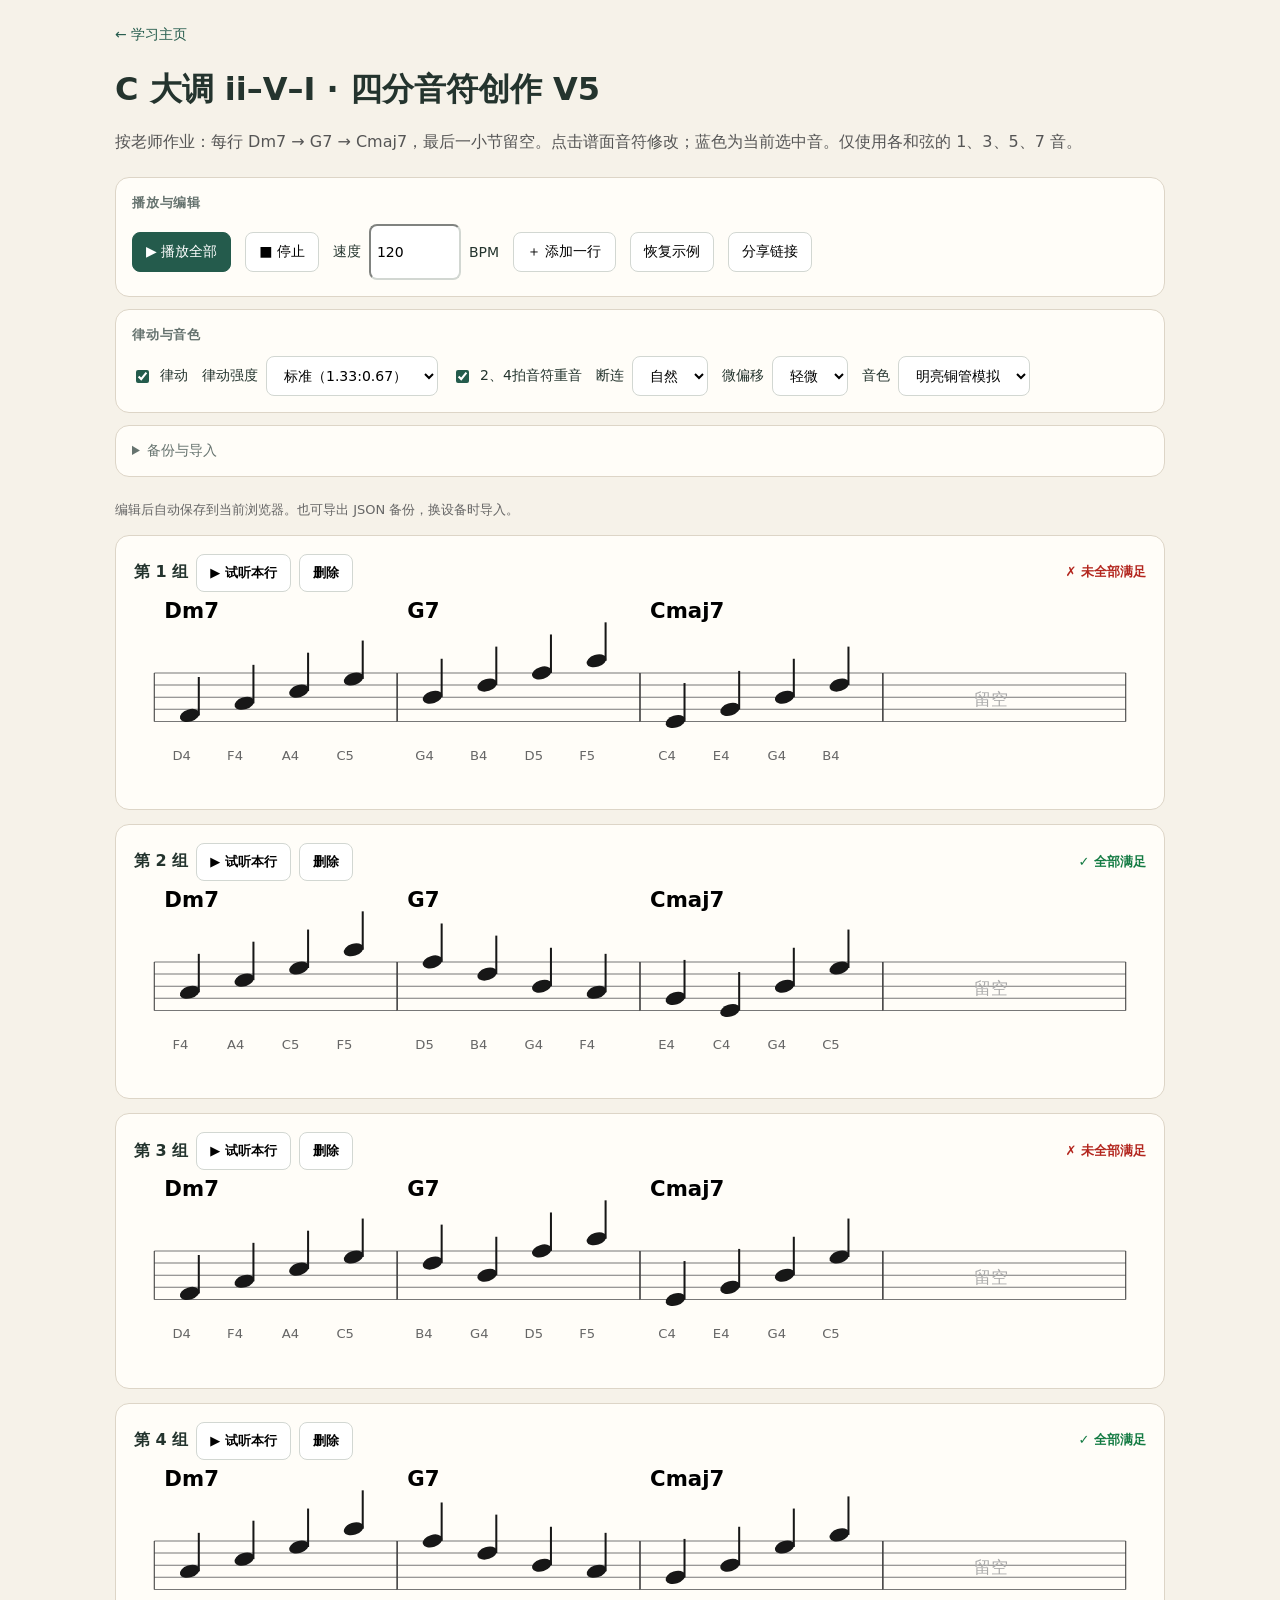
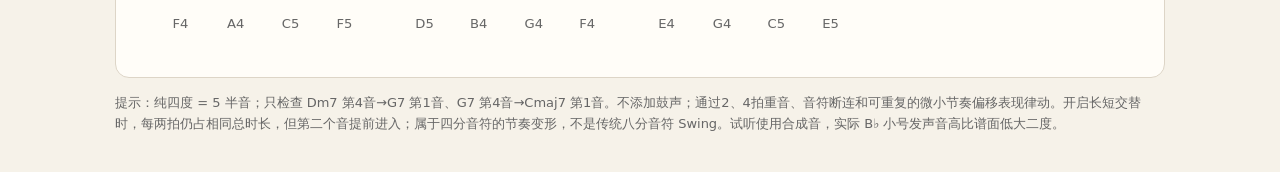
==== commit 10300375: "Share editable practice and playback settings through URL parameters" ====
--- a/exercises/251-practice.html
+++ b/exercises/251-practice.html
@@ -1,4 +1,4 @@
-<!doctype html><html lang="zh-CN"><meta charset="utf-8"><meta name="viewport" content="width=device-width,initial-scale=1"><title>C大调 251 创作练习</title><style>body{font-family:system-ui,sans-serif;background:#f5f5f2;color:#222;margin:0;padding:20px}main{max-width:1100px;margin:auto}h1{font-size:24px}p{color:#555}.toolbar{display:flex;flex-wrap:wrap;gap:9px;margin:16px 0}button,select{font-size:15px;padding:9px 13px;border:1px solid #bbb;border-radius:8px;background:white}button{cursor:pointer}button.primary{background:#176cbd;color:white;border-color:#176cbd}.group{background:white;border:1px solid #ddd;border-radius:12px;padding:14px;margin:14px 0}.head{font-weight:650;margin-bottom:8px}svg{width:100%;height:auto;touch-action:manipulation}.note{cursor:pointer}.note ellipse{fill:#171717}.note.selected ellipse{fill:#1679d0}.note.selected{filter:drop-shadow(0 0 2px #71b5fa)}.bad{color:#b3261e}.good{color:#147b43}.hint{font-size:13px;color:#666}.controls{display:flex;align-items:center;gap:8px;flex-wrap:wrap}.status{font-size:14px;margin-top:6px}label{display:inline-flex;align-items:center;gap:6px}input{width:70px}#editor{position:sticky;bottom:0;background:#fff;border:1px solid #ddd;border-radius:12px;padding:12px;box-shadow:0 -4px 20px #0002;display:none}.notes{display:flex;gap:6px;flex-wrap:wrap}.notes button{padding:8px 11px}.notes button.active{background:#176cbd;color:white}select:disabled{background:#eee;color:#999;cursor:not-allowed}label:has(select:disabled){color:#999}body{background:#f6f2e9;color:#24342e;padding:24px}main{max-width:1050px}nav a{color:#245b4c;text-decoration:none;font-size:14px}h1{font-size:clamp(23px,4vw,32px);margin:24px 0 12px}p{line-height:1.7}.toolbar{display:grid;gap:12px;margin:22px 0}.control-section{background:#fffdf8;border:1px solid #ddd5c7;border-radius:14px;padding:16px}.control-section h2{font-size:13px;color:#66736f;margin:0 0 12px;letter-spacing:.06em}.control-row{display:flex;align-items:center;flex-wrap:wrap;gap:10px 14px}.control-row label{gap:8px;font-size:14px}button,select,input[type=number]{border-color:#d2d7d2;border-radius:8px;min-height:40px;background:#fff;font:inherit;font-size:14px}button:hover{border-color:#245b4c}button.primary{background:#245b4c;border-color:#245b4c}input[type=number]{width:76px;padding:6px}input[type=checkbox]{accent-color:#245b4c}summary{cursor:pointer;font-size:14px;color:#66736f}details[open] summary{margin-bottom:14px}.group{background:#fffdf8;border-color:#ddd5c7;border-radius:14px;padding:18px}.head{display:flex;align-items:center;gap:8px;flex-wrap:wrap}.head button{font-size:13px;min-height:34px}.hint{line-height:1.65}.status{line-height:1.6}button:focus-visible,select:focus-visible,input:focus-visible,summary:focus-visible{outline:3px solid #a8cabb;outline-offset:2px}select:disabled{background:#eee;color:#999}@media(max-width:600px){body{padding:16px}.control-section{padding:14px}.control-row{gap:10px}.group{padding:12px}.notes button{min-height:42px}} .head .status{margin:0 0 0 auto;font-size:13px;white-space:nowrap}.head{margin-bottom:2px}.group>svg{display:block}</style><main><nav><a href="../index.html">← 学习主页</a></nav><h1>C 大调 ii–V–I · 四分音符创作 V5</h1><p>按老师作业：每行 Dm7 → G7 → Cmaj7，最后一小节留空。点击谱面音符修改；蓝色为当前选中音。仅使用各和弦的 1、3、5、7 音。</p><div class="toolbar"><section class="control-section"><h2>播放与编辑</h2><div class="control-row"><button class="primary" id="play">▶ 播放全部</button><button id="stop">■ 停止</button><label>速度 <input type="number" id="bpm" min="40" max="240" value="120" step="5"> BPM</label><button id="add">＋ 添加一行</button><button id="reset">恢复示例</button></div></section><section class="control-section"><h2>律动与音色</h2><div class="control-row"><label><input type="checkbox" id="swing" checked style="width:auto"> 律动</label><label>律动强度 <select id="ratio"><option value="0.6">轻（1.2:0.8）</option><option value="0.667" selected>标准（1.33:0.67）</option><option value="0.72">强（1.44:0.56）</option></select></label><label><input type="checkbox" id="backbeat" checked style="width:auto"> 2、4拍音符重音</label><label>断连 <select id="artic"><option value="0">连贯</option><option value="0.5" selected>自然</option><option value="1">短促</option></select></label><label>微偏移 <select id="human"><option value="0">关闭</option><option value="0.5" selected>轻微</option><option value="1">明显</option></select></label><label>音色 <select id="wave"><option value="sawtooth">明亮铜管模拟</option><option value="sine">纯音</option><option value="triangle">柔和</option></select></label></div></section><details class="control-section"><summary>备份与导入</summary><div class="control-row"><button id="export">导出备份</button><label class="primary">导入备份 <input id="import" type="file" accept="application/json" style="width:120px"></label></div></details></div><div class="hint" id="saved">编辑后自动保存到当前浏览器。也可导出 JSON 备份，换设备时导入。</div><div id="score"></div><div id="editor"><strong id="editlabel">选择音符</strong><div class="notes" id="choices"></div><div class="hint">音高范围：C4–G5；点击音名可直接替换选中的音。八度数字按小号谱面标记。</div></div><p class="hint">提示：纯四度 = 5 半音；只检查 Dm7 第4音→G7 第1音、G7 第4音→Cmaj7 第1音。不添加鼓声；通过2、4拍重音、音符断连和可重复的微小节奏偏移表现律动。开启长短交替时，每两拍仍占相同总时长，但第二个音提前进入；属于四分音符的节奏变形，不是传统八分音符 Swing。试听使用合成音，实际 B♭ 小号发声音高比谱面低大二度。</p></main><script>
+<!doctype html><html lang="zh-CN"><meta charset="utf-8"><meta name="viewport" content="width=device-width,initial-scale=1"><title>C大调 251 创作练习</title><style>body{font-family:system-ui,sans-serif;background:#f5f5f2;color:#222;margin:0;padding:20px}main{max-width:1100px;margin:auto}h1{font-size:24px}p{color:#555}.toolbar{display:flex;flex-wrap:wrap;gap:9px;margin:16px 0}button,select{font-size:15px;padding:9px 13px;border:1px solid #bbb;border-radius:8px;background:white}button{cursor:pointer}button.primary{background:#176cbd;color:white;border-color:#176cbd}.group{background:white;border:1px solid #ddd;border-radius:12px;padding:14px;margin:14px 0}.head{font-weight:650;margin-bottom:8px}svg{width:100%;height:auto;touch-action:manipulation}.note{cursor:pointer}.note ellipse{fill:#171717}.note.selected ellipse{fill:#1679d0}.note.selected{filter:drop-shadow(0 0 2px #71b5fa)}.bad{color:#b3261e}.good{color:#147b43}.hint{font-size:13px;color:#666}.controls{display:flex;align-items:center;gap:8px;flex-wrap:wrap}.status{font-size:14px;margin-top:6px}label{display:inline-flex;align-items:center;gap:6px}input{width:70px}#editor{position:sticky;bottom:0;background:#fff;border:1px solid #ddd;border-radius:12px;padding:12px;box-shadow:0 -4px 20px #0002;display:none}.notes{display:flex;gap:6px;flex-wrap:wrap}.notes button{padding:8px 11px}.notes button.active{background:#176cbd;color:white}select:disabled{background:#eee;color:#999;cursor:not-allowed}label:has(select:disabled){color:#999}body{background:#f6f2e9;color:#24342e;padding:24px}main{max-width:1050px}nav a{color:#245b4c;text-decoration:none;font-size:14px}h1{font-size:clamp(23px,4vw,32px);margin:24px 0 12px}p{line-height:1.7}.toolbar{display:grid;gap:12px;margin:22px 0}.control-section{background:#fffdf8;border:1px solid #ddd5c7;border-radius:14px;padding:16px}.control-section h2{font-size:13px;color:#66736f;margin:0 0 12px;letter-spacing:.06em}.control-row{display:flex;align-items:center;flex-wrap:wrap;gap:10px 14px}.control-row label{gap:8px;font-size:14px}button,select,input[type=number]{border-color:#d2d7d2;border-radius:8px;min-height:40px;background:#fff;font:inherit;font-size:14px}button:hover{border-color:#245b4c}button.primary{background:#245b4c;border-color:#245b4c}input[type=number]{width:76px;padding:6px}input[type=checkbox]{accent-color:#245b4c}summary{cursor:pointer;font-size:14px;color:#66736f}details[open] summary{margin-bottom:14px}.group{background:#fffdf8;border-color:#ddd5c7;border-radius:14px;padding:18px}.head{display:flex;align-items:center;gap:8px;flex-wrap:wrap}.head button{font-size:13px;min-height:34px}.hint{line-height:1.65}.status{line-height:1.6}button:focus-visible,select:focus-visible,input:focus-visible,summary:focus-visible{outline:3px solid #a8cabb;outline-offset:2px}select:disabled{background:#eee;color:#999}@media(max-width:600px){body{padding:16px}.control-section{padding:14px}.control-row{gap:10px}.group{padding:12px}.notes button{min-height:42px}} .head .status{margin:0 0 0 auto;font-size:13px;white-space:nowrap}.head{margin-bottom:2px}.group>svg{display:block}</style><main><nav><a href="../index.html">← 学习主页</a></nav><h1>C 大调 ii–V–I · 四分音符创作 V5</h1><p>按老师作业：每行 Dm7 → G7 → Cmaj7，最后一小节留空。点击谱面音符修改；蓝色为当前选中音。仅使用各和弦的 1、3、5、7 音。</p><div class="toolbar"><section class="control-section"><h2>播放与编辑</h2><div class="control-row"><button class="primary" id="play">▶ 播放全部</button><button id="stop">■ 停止</button><label>速度 <input type="number" id="bpm" min="40" max="240" value="120" step="5"> BPM</label><button id="add">＋ 添加一行</button><button id="reset">恢复示例</button><button id="share">分享链接</button></div></section><section class="control-section"><h2>律动与音色</h2><div class="control-row"><label><input type="checkbox" id="swing" checked style="width:auto"> 律动</label><label>律动强度 <select id="ratio"><option value="0.6">轻（1.2:0.8）</option><option value="0.667" selected>标准（1.33:0.67）</option><option value="0.72">强（1.44:0.56）</option></select></label><label><input type="checkbox" id="backbeat" checked style="width:auto"> 2、4拍音符重音</label><label>断连 <select id="artic"><option value="0">连贯</option><option value="0.5" selected>自然</option><option value="1">短促</option></select></label><label>微偏移 <select id="human"><option value="0">关闭</option><option value="0.5" selected>轻微</option><option value="1">明显</option></select></label><label>音色 <select id="wave"><option value="sawtooth">明亮铜管模拟</option><option value="sine">纯音</option><option value="triangle">柔和</option></select></label></div></section><details class="control-section"><summary>备份与导入</summary><div class="control-row"><button id="export">导出备份</button><label class="primary">导入备份 <input id="import" type="file" accept="application/json" style="width:120px"></label></div></details></div><div class="hint" id="saved">编辑后自动保存到当前浏览器。也可导出 JSON 备份，换设备时导入。</div><div id="score"></div><div id="editor"><strong id="editlabel">选择音符</strong><div class="notes" id="choices"></div><div class="hint">音高范围：C4–G5；点击音名可直接替换选中的音。八度数字按小号谱面标记。</div></div><p class="hint">提示：纯四度 = 5 半音；只检查 Dm7 第4音→G7 第1音、G7 第4音→Cmaj7 第1音。不添加鼓声；通过2、4拍重音、音符断连和可重复的微小节奏偏移表现律动。开启长短交替时，每两拍仍占相同总时长，但第二个音提前进入；属于四分音符的节奏变形，不是传统八分音符 Swing。试听使用合成音，实际 B♭ 小号发声音高比谱面低大二度。</p></main><script>
 const names=['C','C♯','D','E♭','E','F','F♯','G','A♭','A','B♭','B'];const pcs=[[2,5,9,0],[7,11,2,5],[0,4,7,11]];const chords=['Dm7','G7','Cmaj7'];const midiName=m=>names[m%12]+Math.floor(m/12-1);let rows=[],sel=null,ctx=null,active=[];const examples=[[[62,65,69,72],[67,71,74,77],[60,64,67,71]],[[65,69,72,77],[74,71,67,65],[64,60,67,72]],[[62,65,69,72],[71,67,74,77],[60,64,67,72]],[[65,69,72,77],[74,71,67,65],[64,67,72,76]]];function init(){rows=examples.map(r=>r.map(x=>x.slice()));sel=null;render();save()};function allowed(c){let a=[];for(let m=60;m<=79;m++)if(pcs[c].includes(m%12))a.push(m);return a}function dist(a,b){return Math.abs(a-b)}function check(r){return [dist(r[0][3],r[1][0]),dist(r[1][3],r[2][0])]}function syncGroove(){document.getElementById('ratio').disabled=!document.getElementById('swing').checked}function save(){syncGroove();try{localStorage.setItem('jazz251_v2',JSON.stringify({rows,bpm:document.getElementById('bpm').value,swing:document.getElementById('swing').checked,backbeat:document.getElementById('backbeat').checked,ratio:document.getElementById('ratio').value,wave:document.getElementById('wave').value,artic:document.getElementById('artic').value,human:document.getElementById('human').value}))}catch(e){document.getElementById('saved').textContent='本地保存不可用，请使用导出备份'}}function render(){save();const root=document.getElementById('score');root.innerHTML='';rows.forEach((r,ri)=>{let d=document.createElement('div');d.className='group';let cs=check(r);d.innerHTML=`<div class="head">第 ${ri+1} 组 <button data-play="${ri}">▶ 试听本行</button> <button data-del="${ri}">删除</button></div>`;let svg=document.createElementNS('http://www.w3.org/2000/svg','svg');svg.setAttribute('viewBox','0 0 1000 195');let s='';for(let c=0;c<4;c++){let x=20+c*240;s+=`<text x="${x+10}" y="24" font-size="21" font-weight="600">${chords[c]||''}</text>`;for(let j=0;j<5;j++)s+=`<line x1="${x}" x2="${x+240}" y1="${78+j*12}" y2="${78+j*12}" stroke="#777" stroke-width="1"/>`;s+=`<line x1="${x}" x2="${x}" y1="78" y2="126" stroke="#333"/><line x1="${x+240}" x2="${x+240}" y1="78" y2="126" stroke="#333"/>`;if(c===3){s+=`<text x="${x+90}" y="110" fill="#aaa" font-size="17">留空</text>`;continue}for(let k=0;k<4;k++){let m=r[c][k],xx=x+35+k*54;let steps={0:0,2:1,4:2,5:3,7:4,9:5,11:6}[m%12];if(steps===undefined)steps=0;let oct=Math.floor(m/12)-5;let y=126-(steps+oct*7)*6;let selected=sel&&sel.ri===ri&&sel.c===c&&sel.k===k;for(let ly=138;ly<=y;ly+=12)if(y<78||y>126)s+=`<line x1="${xx-12}" x2="${xx+12}" y1="${ly}" y2="${ly}" stroke="#333"/>`;s+=`<g class="note ${selected?'selected':''}" data-ri="${ri}" data-c="${c}" data-k="${k}"><ellipse cx="${xx}" cy="${y}" rx="10" ry="6" transform="rotate(-18 ${xx} ${y})"/><line x1="${xx+9}" x2="${xx+9}" y1="${y}" y2="${y-38}" stroke="${selected?'#1679d0':'#171717'}" stroke-width="2"/><text x="${xx-17}" y="${Math.max(164,y+24)}" font-size="13" fill="#666">${midiName(m)}</text></g>`}}svg.innerHTML=s;d.appendChild(svg);let st=document.createElement('div');st.className='status '+(cs.every(x=>x<=5)?'good':'bad');st.textContent=cs.every(x=>x<=5)?'✓ 全部满足':'✗ 未全部满足';d.querySelector('.head').appendChild(st);root.appendChild(d)});root.querySelectorAll('.note').forEach(n=>n.onclick=()=>{sel={ri:+n.dataset.ri,c:+n.dataset.c,k:+n.dataset.k};render();editor()});root.querySelectorAll('[data-play]').forEach(b=>b.onclick=()=>play(+b.dataset.play));root.querySelectorAll('[data-del]').forEach(b=>b.onclick=()=>{rows.splice(+b.dataset.del,1);sel=null;render();document.getElementById('editor').style.display='none'})}function editor(){if(!sel)return;let {ri,c,k}=sel;document.getElementById('editor').style.display='block';document.getElementById('editlabel').textContent=`第${ri+1}组 · ${chords[c]} · 第${k+1}拍`;let el=document.getElementById('choices');el.innerHTML='';allowed(c).forEach(m=>{let b=document.createElement('button');b.textContent=midiName(m);b.className=rows[ri][c][k]===m?'active':'';b.onclick=()=>{rows[ri][c][k]=m;render();editor();sound(m,.3)};el.appendChild(b)})}function sound(m,d,t,velocity=1){if(!ctx)ctx=new (window.AudioContext||window.webkitAudioContext)();let start=t??ctx.currentTime+.01,o=ctx.createOscillator(),g=ctx.createGain();o.type=document.getElementById('wave').value;o.frequency.value=440*Math.pow(2,(m-69-2)/12);g.gain.setValueAtTime(.0001,start);let attack=velocity>1.3?.009:.025;g.gain.linearRampToValueAtTime(.12*velocity,start+attack);g.gain.setValueAtTime(.10*velocity,start+Math.max(attack+.01,d-.06));g.gain.linearRampToValueAtTime(.0001,start+d);o.connect(g).connect(ctx.destination);o.start(start);o.stop(start+d+.02);active.push(o)}function stop(){active.forEach(o=>{try{o.stop()}catch(e){}});active=[]}function unusedPercussion(t,kind,volume=1){if(!ctx)return;const sr=ctx.sampleRate,dur=kind==='hat'?.065:.13,buffer=ctx.createBuffer(1,Math.ceil(sr*dur),sr),data=buffer.getChannelData(0);for(let i=0;i<data.length;i++){let fade=Math.exp(-i/sr*(kind==='hat'?65:30));data[i]=(Math.random()*2-1)*fade*(kind==='hat'?.17:.35)}let src=ctx.createBufferSource(),gain=ctx.createGain(),filter=ctx.createBiquadFilter();src.buffer=buffer;filter.type=kind==='hat'?'highpass':'bandpass';filter.frequency.value=kind==='hat'?6500:1700;gain.gain.value=volume;src.connect(filter).connect(gain).connect(ctx.destination);src.start(t);active.push(src)}function play(ri){
  stop();if(!ctx)ctx=new (window.AudioContext||window.webkitAudioContext)();ctx.resume();
  const beat=60/Math.max(40,Math.min(240,+document.getElementById('bpm').value||120));
@@ -30,6 +30,33 @@
   t+=beat*.3;
  });
 }
-document.getElementById('play').onclick=()=>play();document.getElementById('stop').onclick=stop;document.getElementById('add').onclick=()=>{rows.push([[62,65,69,72],[67,71,74,77],[60,64,67,71]]);render()};document.getElementById('reset').onclick=()=>{if(confirm('恢复示例会覆盖当前练习，建议先导出备份。确定吗？'))init()};['bpm','swing','backbeat','ratio','wave','artic','human'].forEach(id=>document.getElementById(id).addEventListener('change',save));document.getElementById('export').onclick=()=>{save();let blob=new Blob([localStorage.getItem('jazz251_v2')||JSON.stringify({rows})],{type:'application/json'}),url=URL.createObjectURL(blob),a=document.createElement('a');a.href=url;a.download='jazz-251-backup.json';a.click();setTimeout(()=>URL.revokeObjectURL(url),1000)};document.getElementById('import').onchange=async e=>{let f=e.target.files[0];if(!f)return;try{let obj=JSON.parse(await f.text());if(!Array.isArray(obj.rows)||!obj.rows.every(r=>Array.isArray(r)&&r.length===3&&r.every((c,i)=>Array.isArray(c)&&c.length===4&&c.every(m=>Number.isInteger(m)&&allowed(i).includes(m)))))throw Error('谱面格式错误');rows=obj.rows;for(let id of ['bpm','ratio','wave','artic','human'])if(obj[id]!=null)document.getElementById(id).value=obj[id];for(let id of ['swing','backbeat'])if(typeof obj[id]==='boolean')document.getElementById(id).checked=obj[id];sel=null;render();alert('导入成功')}catch(err){alert('导入失败：'+err.message)}e.target.value=''};try{let stored=JSON.parse(localStorage.getItem('jazz251_v2'));if(stored&&Array.isArray(stored.rows)){rows=stored.rows;for(let id of ['bpm','ratio','wave','artic','human'])if(stored[id]!=null)document.getElementById(id).value=stored[id];for(let id of ['swing','backbeat'])if(typeof stored[id]==='boolean')document.getElementById(id).checked=stored[id];render()}else init()}catch(e){init()}
+document.getElementById('play').onclick=()=>play();document.getElementById('stop').onclick=stop;document.getElementById('add').onclick=()=>{rows.push([[62,65,69,72],[67,71,74,77],[60,64,67,71]]);render()};document.getElementById('reset').onclick=()=>{if(confirm('恢复示例会覆盖当前练习，建议先导出备份。确定吗？'))init()};['bpm','swing','backbeat','ratio','wave','artic','human'].forEach(id=>document.getElementById(id).addEventListener('change',save));document.getElementById('export').onclick=()=>{save();let blob=new Blob([localStorage.getItem('jazz251_v2')||JSON.stringify({rows})],{type:'application/json'}),url=URL.createObjectURL(blob),a=document.createElement('a');a.href=url;a.download='jazz-251-backup.json';a.click();setTimeout(()=>URL.revokeObjectURL(url),1000)};document.getElementById('import').onchange=async e=>{let f=e.target.files[0];if(!f)return;try{let obj=JSON.parse(await f.text());if(!Array.isArray(obj.rows)||!obj.rows.every(r=>Array.isArray(r)&&r.length===3&&r.every((c,i)=>Array.isArray(c)&&c.length===4&&c.every(m=>Number.isInteger(m)&&allowed(i).includes(m)))))throw Error('谱面格式错误');rows=obj.rows;for(let id of ['bpm','ratio','wave','artic','human'])if(obj[id]!=null)document.getElementById(id).value=obj[id];for(let id of ['swing','backbeat'])if(typeof obj[id]==='boolean')document.getElementById(id).checked=obj[id];sel=null;render();alert('导入成功')}catch(err){alert('导入失败：'+err.message)}e.target.value=''};
+function readShared(){
+ const encoded=new URL(location.href).searchParams.get('practice');
+ if(!encoded)return null;
+ try{
+  if(encoded.length>100000)throw Error('分享内容过大');
+  const obj=JSON.parse(atob(encoded.replace(/-/g,'+').replace(/_/g,'/')));
+  if(!Array.isArray(obj.rows)||obj.rows.length>200||!obj.rows.every(r=>Array.isArray(r)&&r.length===3&&r.every((c,i)=>Array.isArray(c)&&c.length===4&&c.every(m=>Number.isInteger(m)&&allowed(i).includes(m)))))throw Error('谱面格式错误');
+  const clean={rows:obj.rows};
+  if(Number.isFinite(+obj.bpm)&&+obj.bpm>=40&&+obj.bpm<=240)clean.bpm=String(obj.bpm);
+  for(const id of ['ratio','wave','artic','human'])if([...document.getElementById(id).options].some(o=>o.value===String(obj[id])))clean[id]=String(obj[id]);
+  for(const id of ['swing','backbeat'])if(typeof obj[id]==='boolean')clean[id]=obj[id];
+  document.getElementById('saved').textContent='已载入分享的练习，可以继续编辑和试听。';
+  return clean;
+ }catch(e){document.getElementById('saved').textContent='分享链接无效，已加载本机练习。';return null}
+}
+document.getElementById('share').onclick=async()=>{
+ const obj={rows};
+ for(const id of ['bpm','ratio','wave','artic','human'])obj[id]=document.getElementById(id).value;
+ for(const id of ['swing','backbeat'])obj[id]=document.getElementById(id).checked;
+ if(rows.length>200){document.getElementById('saved').textContent='分享最多支持 200 组，请使用导出备份。';return}
+ const encoded=btoa(JSON.stringify(obj)).replace(/\+/g,'-').replace(/\//g,'_').replace(/=+$/,'');
+ const url=new URL(location.href);url.search='';url.hash='';url.searchParams.set('practice',encoded);
+ try{await navigator.clipboard.writeText(url.href);document.getElementById('saved').textContent='分享链接已复制，对方打开即可看到当前谱面和播放设置。'}
+ catch(e){prompt('复制此链接分享当前练习：',url.href)}
+};
+
+try{let stored=readShared();if(!stored){try{stored=JSON.parse(localStorage.getItem('jazz251_v2'))}catch(e){stored=null}}if(stored&&Array.isArray(stored.rows)){rows=stored.rows;for(let id of ['bpm','ratio','wave','artic','human'])if(stored[id]!=null)document.getElementById(id).value=stored[id];for(let id of ['swing','backbeat'])if(typeof stored[id]==='boolean')document.getElementById(id).checked=stored[id];render()}else init()}catch(e){init()}
 syncGroove();
 </script></html>
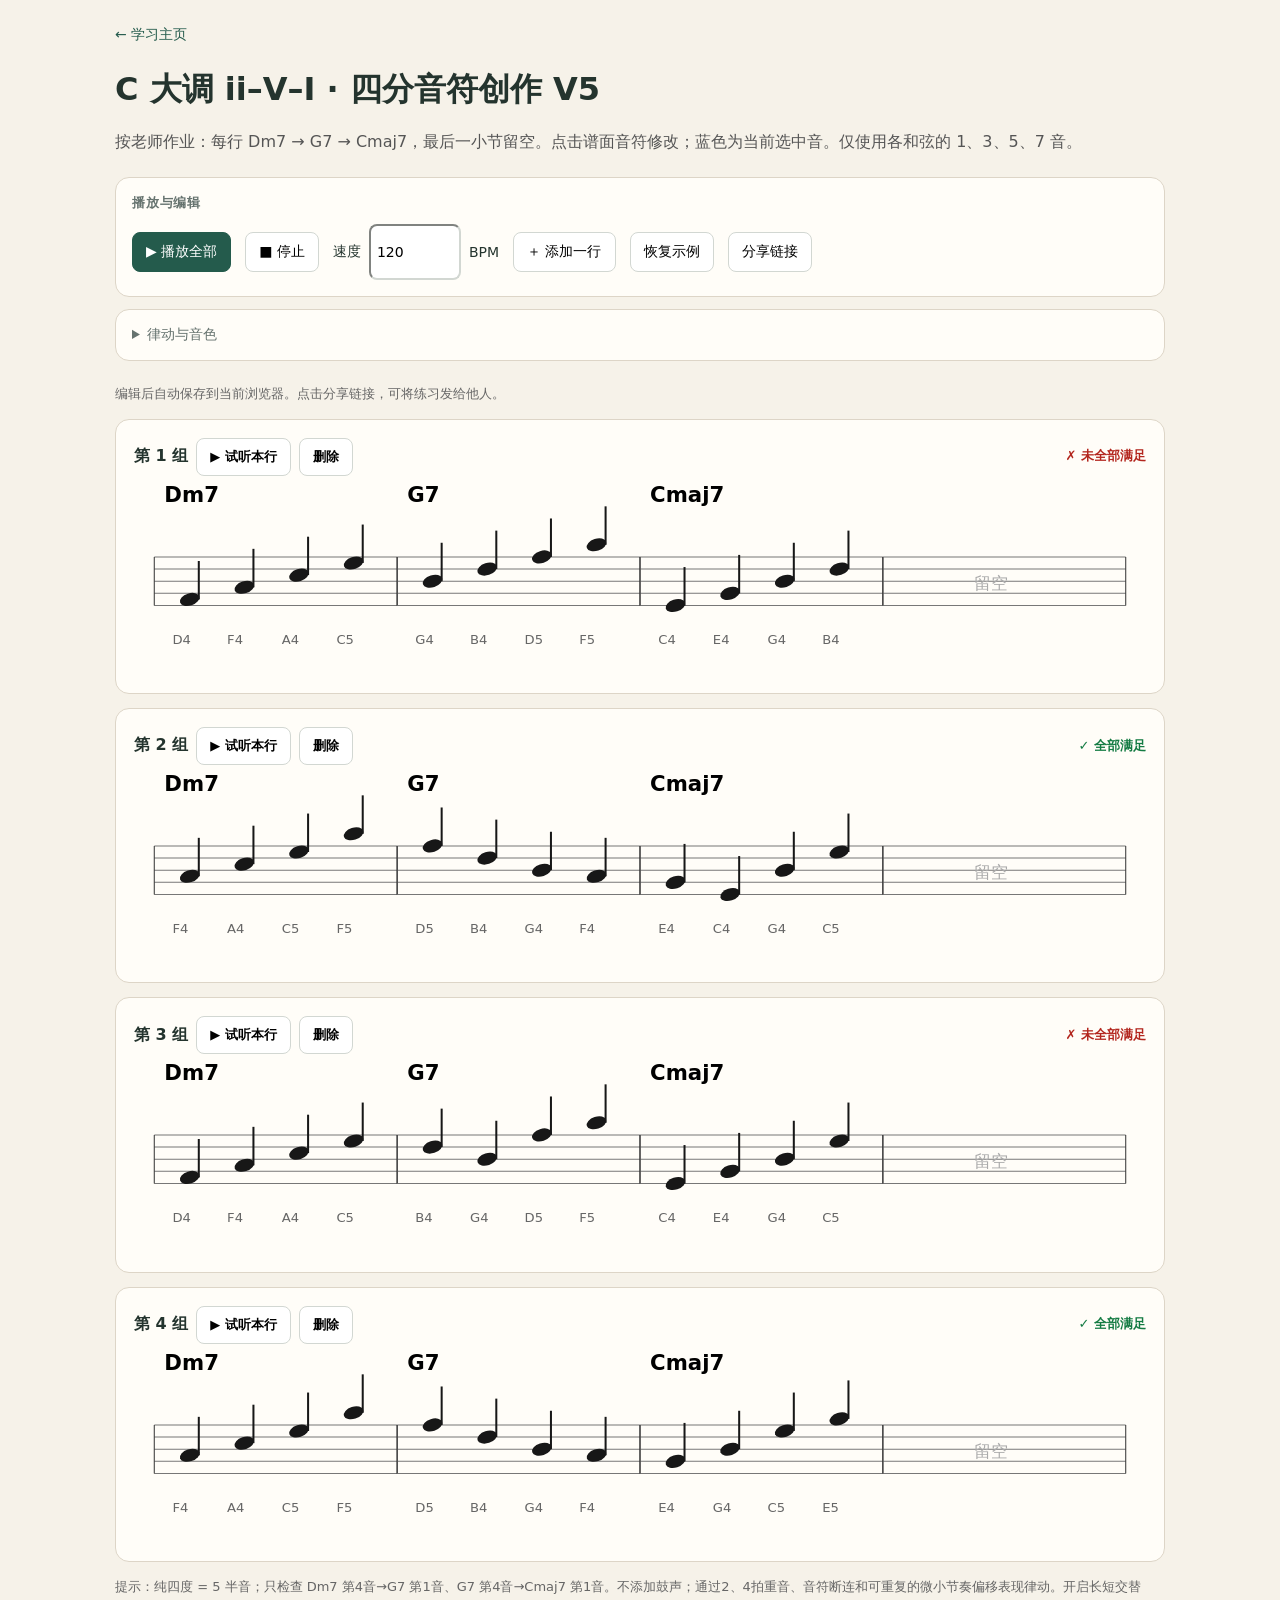
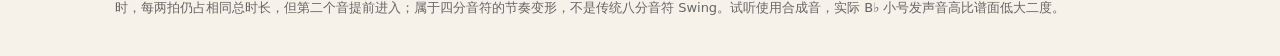
==== commit b1d0148a: "Pack shared notes into compact URLs and simplify settings panels" ====
--- a/exercises/251-practice.html
+++ b/exercises/251-practice.html
@@ -1,62 +1,71 @@
-<!doctype html><html lang="zh-CN"><meta charset="utf-8"><meta name="viewport" content="width=device-width,initial-scale=1"><title>C大调 251 创作练习</title><style>body{font-family:system-ui,sans-serif;background:#f5f5f2;color:#222;margin:0;padding:20px}main{max-width:1100px;margin:auto}h1{font-size:24px}p{color:#555}.toolbar{display:flex;flex-wrap:wrap;gap:9px;margin:16px 0}button,select{font-size:15px;padding:9px 13px;border:1px solid #bbb;border-radius:8px;background:white}button{cursor:pointer}button.primary{background:#176cbd;color:white;border-color:#176cbd}.group{background:white;border:1px solid #ddd;border-radius:12px;padding:14px;margin:14px 0}.head{font-weight:650;margin-bottom:8px}svg{width:100%;height:auto;touch-action:manipulation}.note{cursor:pointer}.note ellipse{fill:#171717}.note.selected ellipse{fill:#1679d0}.note.selected{filter:drop-shadow(0 0 2px #71b5fa)}.bad{color:#b3261e}.good{color:#147b43}.hint{font-size:13px;color:#666}.controls{display:flex;align-items:center;gap:8px;flex-wrap:wrap}.status{font-size:14px;margin-top:6px}label{display:inline-flex;align-items:center;gap:6px}input{width:70px}#editor{position:sticky;bottom:0;background:#fff;border:1px solid #ddd;border-radius:12px;padding:12px;box-shadow:0 -4px 20px #0002;display:none}.notes{display:flex;gap:6px;flex-wrap:wrap}.notes button{padding:8px 11px}.notes button.active{background:#176cbd;color:white}select:disabled{background:#eee;color:#999;cursor:not-allowed}label:has(select:disabled){color:#999}body{background:#f6f2e9;color:#24342e;padding:24px}main{max-width:1050px}nav a{color:#245b4c;text-decoration:none;font-size:14px}h1{font-size:clamp(23px,4vw,32px);margin:24px 0 12px}p{line-height:1.7}.toolbar{display:grid;gap:12px;margin:22px 0}.control-section{background:#fffdf8;border:1px solid #ddd5c7;border-radius:14px;padding:16px}.control-section h2{font-size:13px;color:#66736f;margin:0 0 12px;letter-spacing:.06em}.control-row{display:flex;align-items:center;flex-wrap:wrap;gap:10px 14px}.control-row label{gap:8px;font-size:14px}button,select,input[type=number]{border-color:#d2d7d2;border-radius:8px;min-height:40px;background:#fff;font:inherit;font-size:14px}button:hover{border-color:#245b4c}button.primary{background:#245b4c;border-color:#245b4c}input[type=number]{width:76px;padding:6px}input[type=checkbox]{accent-color:#245b4c}summary{cursor:pointer;font-size:14px;color:#66736f}details[open] summary{margin-bottom:14px}.group{background:#fffdf8;border-color:#ddd5c7;border-radius:14px;padding:18px}.head{display:flex;align-items:center;gap:8px;flex-wrap:wrap}.head button{font-size:13px;min-height:34px}.hint{line-height:1.65}.status{line-height:1.6}button:focus-visible,select:focus-visible,input:focus-visible,summary:focus-visible{outline:3px solid #a8cabb;outline-offset:2px}select:disabled{background:#eee;color:#999}@media(max-width:600px){body{padding:16px}.control-section{padding:14px}.control-row{gap:10px}.group{padding:12px}.notes button{min-height:42px}} .head .status{margin:0 0 0 auto;font-size:13px;white-space:nowrap}.head{margin-bottom:2px}.group>svg{display:block}</style><main><nav><a href="../index.html">← 学习主页</a></nav><h1>C 大调 ii–V–I · 四分音符创作 V5</h1><p>按老师作业：每行 Dm7 → G7 → Cmaj7，最后一小节留空。点击谱面音符修改；蓝色为当前选中音。仅使用各和弦的 1、3、5、7 音。</p><div class="toolbar"><section class="control-section"><h2>播放与编辑</h2><div class="control-row"><button class="primary" id="play">▶ 播放全部</button><button id="stop">■ 停止</button><label>速度 <input type="number" id="bpm" min="40" max="240" value="120" step="5"> BPM</label><button id="add">＋ 添加一行</button><button id="reset">恢复示例</button><button id="share">分享链接</button></div></section><section class="control-section"><h2>律动与音色</h2><div class="control-row"><label><input type="checkbox" id="swing" checked style="width:auto"> 律动</label><label>律动强度 <select id="ratio"><option value="0.6">轻（1.2:0.8）</option><option value="0.667" selected>标准（1.33:0.67）</option><option value="0.72">强（1.44:0.56）</option></select></label><label><input type="checkbox" id="backbeat" checked style="width:auto"> 2、4拍音符重音</label><label>断连 <select id="artic"><option value="0">连贯</option><option value="0.5" selected>自然</option><option value="1">短促</option></select></label><label>微偏移 <select id="human"><option value="0">关闭</option><option value="0.5" selected>轻微</option><option value="1">明显</option></select></label><label>音色 <select id="wave"><option value="sawtooth">明亮铜管模拟</option><option value="sine">纯音</option><option value="triangle">柔和</option></select></label></div></section><details class="control-section"><summary>备份与导入</summary><div class="control-row"><button id="export">导出备份</button><label class="primary">导入备份 <input id="import" type="file" accept="application/json" style="width:120px"></label></div></details></div><div class="hint" id="saved">编辑后自动保存到当前浏览器。也可导出 JSON 备份，换设备时导入。</div><div id="score"></div><div id="editor"><strong id="editlabel">选择音符</strong><div class="notes" id="choices"></div><div class="hint">音高范围：C4–G5；点击音名可直接替换选中的音。八度数字按小号谱面标记。</div></div><p class="hint">提示：纯四度 = 5 半音；只检查 Dm7 第4音→G7 第1音、G7 第4音→Cmaj7 第1音。不添加鼓声；通过2、4拍重音、音符断连和可重复的微小节奏偏移表现律动。开启长短交替时，每两拍仍占相同总时长，但第二个音提前进入；属于四分音符的节奏变形，不是传统八分音符 Swing。试听使用合成音，实际 B♭ 小号发声音高比谱面低大二度。</p></main><script>
-const names=['C','C♯','D','E♭','E','F','F♯','G','A♭','A','B♭','B'];const pcs=[[2,5,9,0],[7,11,2,5],[0,4,7,11]];const chords=['Dm7','G7','Cmaj7'];const midiName=m=>names[m%12]+Math.floor(m/12-1);let rows=[],sel=null,ctx=null,active=[];const examples=[[[62,65,69,72],[67,71,74,77],[60,64,67,71]],[[65,69,72,77],[74,71,67,65],[64,60,67,72]],[[62,65,69,72],[71,67,74,77],[60,64,67,72]],[[65,69,72,77],[74,71,67,65],[64,67,72,76]]];function init(){rows=examples.map(r=>r.map(x=>x.slice()));sel=null;render();save()};function allowed(c){let a=[];for(let m=60;m<=79;m++)if(pcs[c].includes(m%12))a.push(m);return a}function dist(a,b){return Math.abs(a-b)}function check(r){return [dist(r[0][3],r[1][0]),dist(r[1][3],r[2][0])]}function syncGroove(){document.getElementById('ratio').disabled=!document.getElementById('swing').checked}function save(){syncGroove();try{localStorage.setItem('jazz251_v2',JSON.stringify({rows,bpm:document.getElementById('bpm').value,swing:document.getElementById('swing').checked,backbeat:document.getElementById('backbeat').checked,ratio:document.getElementById('ratio').value,wave:document.getElementById('wave').value,artic:document.getElementById('artic').value,human:document.getElementById('human').value}))}catch(e){document.getElementById('saved').textContent='本地保存不可用，请使用导出备份'}}function render(){save();const root=document.getElementById('score');root.innerHTML='';rows.forEach((r,ri)=>{let d=document.createElement('div');d.className='group';let cs=check(r);d.innerHTML=`<div class="head">第 ${ri+1} 组 <button data-play="${ri}">▶ 试听本行</button> <button data-del="${ri}">删除</button></div>`;let svg=document.createElementNS('http://www.w3.org/2000/svg','svg');svg.setAttribute('viewBox','0 0 1000 195');let s='';for(let c=0;c<4;c++){let x=20+c*240;s+=`<text x="${x+10}" y="24" font-size="21" font-weight="600">${chords[c]||''}</text>`;for(let j=0;j<5;j++)s+=`<line x1="${x}" x2="${x+240}" y1="${78+j*12}" y2="${78+j*12}" stroke="#777" stroke-width="1"/>`;s+=`<line x1="${x}" x2="${x}" y1="78" y2="126" stroke="#333"/><line x1="${x+240}" x2="${x+240}" y1="78" y2="126" stroke="#333"/>`;if(c===3){s+=`<text x="${x+90}" y="110" fill="#aaa" font-size="17">留空</text>`;continue}for(let k=0;k<4;k++){let m=r[c][k],xx=x+35+k*54;let steps={0:0,2:1,4:2,5:3,7:4,9:5,11:6}[m%12];if(steps===undefined)steps=0;let oct=Math.floor(m/12)-5;let y=126-(steps+oct*7)*6;let selected=sel&&sel.ri===ri&&sel.c===c&&sel.k===k;for(let ly=138;ly<=y;ly+=12)if(y<78||y>126)s+=`<line x1="${xx-12}" x2="${xx+12}" y1="${ly}" y2="${ly}" stroke="#333"/>`;s+=`<g class="note ${selected?'selected':''}" data-ri="${ri}" data-c="${c}" data-k="${k}"><ellipse cx="${xx}" cy="${y}" rx="10" ry="6" transform="rotate(-18 ${xx} ${y})"/><line x1="${xx+9}" x2="${xx+9}" y1="${y}" y2="${y-38}" stroke="${selected?'#1679d0':'#171717'}" stroke-width="2"/><text x="${xx-17}" y="${Math.max(164,y+24)}" font-size="13" fill="#666">${midiName(m)}</text></g>`}}svg.innerHTML=s;d.appendChild(svg);let st=document.createElement('div');st.className='status '+(cs.every(x=>x<=5)?'good':'bad');st.textContent=cs.every(x=>x<=5)?'✓ 全部满足':'✗ 未全部满足';d.querySelector('.head').appendChild(st);root.appendChild(d)});root.querySelectorAll('.note').forEach(n=>n.onclick=()=>{sel={ri:+n.dataset.ri,c:+n.dataset.c,k:+n.dataset.k};render();editor()});root.querySelectorAll('[data-play]').forEach(b=>b.onclick=()=>play(+b.dataset.play));root.querySelectorAll('[data-del]').forEach(b=>b.onclick=()=>{rows.splice(+b.dataset.del,1);sel=null;render();document.getElementById('editor').style.display='none'})}function editor(){if(!sel)return;let {ri,c,k}=sel;document.getElementById('editor').style.display='block';document.getElementById('editlabel').textContent=`第${ri+1}组 · ${chords[c]} · 第${k+1}拍`;let el=document.getElementById('choices');el.innerHTML='';allowed(c).forEach(m=>{let b=document.createElement('button');b.textContent=midiName(m);b.className=rows[ri][c][k]===m?'active':'';b.onclick=()=>{rows[ri][c][k]=m;render();editor();sound(m,.3)};el.appendChild(b)})}function sound(m,d,t,velocity=1){if(!ctx)ctx=new (window.AudioContext||window.webkitAudioContext)();let start=t??ctx.currentTime+.01,o=ctx.createOscillator(),g=ctx.createGain();o.type=document.getElementById('wave').value;o.frequency.value=440*Math.pow(2,(m-69-2)/12);g.gain.setValueAtTime(.0001,start);let attack=velocity>1.3?.009:.025;g.gain.linearRampToValueAtTime(.12*velocity,start+attack);g.gain.setValueAtTime(.10*velocity,start+Math.max(attack+.01,d-.06));g.gain.linearRampToValueAtTime(.0001,start+d);o.connect(g).connect(ctx.destination);o.start(start);o.stop(start+d+.02);active.push(o)}function stop(){active.forEach(o=>{try{o.stop()}catch(e){}});active=[]}function unusedPercussion(t,kind,volume=1){if(!ctx)return;const sr=ctx.sampleRate,dur=kind==='hat'?.065:.13,buffer=ctx.createBuffer(1,Math.ceil(sr*dur),sr),data=buffer.getChannelData(0);for(let i=0;i<data.length;i++){let fade=Math.exp(-i/sr*(kind==='hat'?65:30));data[i]=(Math.random()*2-1)*fade*(kind==='hat'?.17:.35)}let src=ctx.createBufferSource(),gain=ctx.createGain(),filter=ctx.createBiquadFilter();src.buffer=buffer;filter.type=kind==='hat'?'highpass':'bandpass';filter.frequency.value=kind==='hat'?6500:1700;gain.gain.value=volume;src.connect(filter).connect(gain).connect(ctx.destination);src.start(t);active.push(src)}function play(ri){
- stop();if(!ctx)ctx=new (window.AudioContext||window.webkitAudioContext)();ctx.resume();
- const beat=60/Math.max(40,Math.min(240,+document.getElementById('bpm').value||120));
- let t=ctx.currentTime+.12;
- const rr=ri===undefined?rows:[rows[ri]];
- const sw=document.getElementById('swing').checked;
- const back=document.getElementById('backbeat').checked;
- const ratio=+document.getElementById('ratio').value;
- const art=+document.getElementById('artic').value;
- const human=+document.getElementById('human').value;
- let n=0;
- rr.forEach(r=>{
-  r.forEach(c=>{
-   for(let k=0;k<4;k++){
-    const second=k%2===1;
-    // Two written quarter notes always occupy two beats together.
-    // ratio=.667 => first 1.334 beats, second .666 beats.
-    const slot=sw?(second?2*(1-ratio):2*ratio):1;
-    const start=t;
-    const micro=beat*human*.006*Math.sin(n*2.17+.8);
-    const off=Math.max(0,micro);
-    const gap=beat*(.055+art*.17);
-    const duration=Math.max(beat*.14,slot*beat-gap-off);
-    const velocity=(back&&second?1.55:1)*(1+human*.025*Math.sin(n*1.73));
-    sound(c[k],duration,start+off,velocity);
-    t+=slot*beat;n++;
-   }
-  });
-  t+=beat*.3;
- });
-}
-document.getElementById('play').onclick=()=>play();document.getElementById('stop').onclick=stop;document.getElementById('add').onclick=()=>{rows.push([[62,65,69,72],[67,71,74,77],[60,64,67,71]]);render()};document.getElementById('reset').onclick=()=>{if(confirm('恢复示例会覆盖当前练习，建议先导出备份。确定吗？'))init()};['bpm','swing','backbeat','ratio','wave','artic','human'].forEach(id=>document.getElementById(id).addEventListener('change',save));document.getElementById('export').onclick=()=>{save();let blob=new Blob([localStorage.getItem('jazz251_v2')||JSON.stringify({rows})],{type:'application/json'}),url=URL.createObjectURL(blob),a=document.createElement('a');a.href=url;a.download='jazz-251-backup.json';a.click();setTimeout(()=>URL.revokeObjectURL(url),1000)};document.getElementById('import').onchange=async e=>{let f=e.target.files[0];if(!f)return;try{let obj=JSON.parse(await f.text());if(!Array.isArray(obj.rows)||!obj.rows.every(r=>Array.isArray(r)&&r.length===3&&r.every((c,i)=>Array.isArray(c)&&c.length===4&&c.every(m=>Number.isInteger(m)&&allowed(i).includes(m)))))throw Error('谱面格式错误');rows=obj.rows;for(let id of ['bpm','ratio','wave','artic','human'])if(obj[id]!=null)document.getElementById(id).value=obj[id];for(let id of ['swing','backbeat'])if(typeof obj[id]==='boolean')document.getElementById(id).checked=obj[id];sel=null;render();alert('导入成功')}catch(err){alert('导入失败：'+err.message)}e.target.value=''};
+<!doctype html><html lang="zh-CN"><meta charset="utf-8"><meta name="viewport" content="width=device-width,initial-scale=1"><title>C大调 251 创作练习</title><style>body{font-family:system-ui,sans-serif;background:#f5f5f2;color:#222;margin:0;padding:20px}main{max-width:1100px;margin:auto}h1{font-size:24px}p{color:#555}.toolbar{display:flex;flex-wrap:wrap;gap:9px;margin:16px 0}button,select{font-size:15px;padding:9px 13px;border:1px solid #bbb;border-radius:8px;background:white}button{cursor:pointer}button.primary{background:#176cbd;color:white;border-color:#176cbd}.group{background:white;border:1px solid #ddd;border-radius:12px;padding:14px;margin:14px 0}.head{font-weight:650;margin-bottom:8px}svg{width:100%;height:auto;touch-action:manipulation}.note{cursor:pointer}.note ellipse{fill:#171717}.note.selected ellipse{fill:#1679d0}.note.selected{filter:drop-shadow(0 0 2px #71b5fa)}.bad{color:#b3261e}.good{color:#147b43}.hint{font-size:13px;color:#666}.controls{display:flex;align-items:center;gap:8px;flex-wrap:wrap}.status{font-size:14px;margin-top:6px}label{display:inline-flex;align-items:center;gap:6px}input{width:70px}#editor{position:sticky;bottom:0;background:#fff;border:1px solid #ddd;border-radius:12px;padding:12px;box-shadow:0 -4px 20px #0002;display:none}.notes{display:flex;gap:6px;flex-wrap:wrap}.notes button{padding:8px 11px}.notes button.active{background:#176cbd;color:white}select:disabled{background:#eee;color:#999;cursor:not-allowed}label:has(select:disabled){color:#999}body{background:#f6f2e9;color:#24342e;padding:24px}main{max-width:1050px}nav a{color:#245b4c;text-decoration:none;font-size:14px}h1{font-size:clamp(23px,4vw,32px);margin:24px 0 12px}p{line-height:1.7}.toolbar{display:grid;gap:12px;margin:22px 0}.control-section{background:#fffdf8;border:1px solid #ddd5c7;border-radius:14px;padding:16px}.control-section h2{font-size:13px;color:#66736f;margin:0 0 12px;letter-spacing:.06em}.control-row{display:flex;align-items:center;flex-wrap:wrap;gap:10px 14px}.control-row label{gap:8px;font-size:14px}button,select,input[type=number]{border-color:#d2d7d2;border-radius:8px;min-height:40px;background:#fff;font:inherit;font-size:14px}button:hover{border-color:#245b4c}button.primary{background:#245b4c;border-color:#245b4c}input[type=number]{width:76px;padding:6px}input[type=checkbox]{accent-color:#245b4c}summary{cursor:pointer;font-size:14px;color:#66736f}details[open] summary{margin-bottom:14px}.group{background:#fffdf8;border-color:#ddd5c7;border-radius:14px;padding:18px}.head{display:flex;align-items:center;gap:8px;flex-wrap:wrap}.head button{font-size:13px;min-height:34px}.hint{line-height:1.65}.status{line-height:1.6}button:focus-visible,select:focus-visible,input:focus-visible,summary:focus-visible{outline:3px solid #a8cabb;outline-offset:2px}select:disabled{background:#eee;color:#999}@media(max-width:600px){body{padding:16px}.control-section{padding:14px}.control-row{gap:10px}.group{padding:12px}.notes button{min-height:42px}} .head .status{margin:0 0 0 auto;font-size:13px;white-space:nowrap}.head{margin-bottom:2px}.group>svg{display:block}</style><main><nav><a href="../index.html">← 学习主页</a></nav><h1>C 大调 ii–V–I · 四分音符创作 V5</h1><p>按老师作业：每行 Dm7 → G7 → Cmaj7，最后一小节留空。点击谱面音符修改；蓝色为当前选中音。仅使用各和弦的 1、3、5、7 音。</p><div class="toolbar"><section class="control-section"><h2>播放与编辑</h2><div class="control-row"><button class="primary" id="play">▶ 播放全部</button><button id="stop">■ 停止</button><label>速度 <input type="number" id="bpm" min="40" max="240" value="120" step="5"> BPM</label><button id="add">＋ 添加一行</button><button id="reset">恢复示例</button><button id="share">分享链接</button></div></section><details class="control-section"><summary>律动与音色</summary><div class="control-row"><label><input type="checkbox" id="swing" checked style="width:auto"> 律动</label><label>律动强度 <select id="ratio"><option value="0.6">轻（1.2:0.8）</option><option value="0.667" selected>标准（1.33:0.67）</option><option value="0.72">强（1.44:0.56）</option></select></label><label><input type="checkbox" id="backbeat" checked style="width:auto"> 2、4拍音符重音</label><label>断连 <select id="artic"><option value="0">连贯</option><option value="0.5" selected>自然</option><option value="1">短促</option></select></label><label>微偏移 <select id="human"><option value="0">关闭</option><option value="0.5" selected>轻微</option><option value="1">明显</option></select></label><label>音色 <select id="wave"><option value="sawtooth">明亮铜管模拟</option><option value="sine">纯音</option><option value="triangle">柔和</option></select></label></div></details></div><div class="hint" id="saved">编辑后自动保存到当前浏览器。点击分享链接，可将练习发给他人。</div><div id="score"></div><div id="editor"><strong id="editlabel">选择音符</strong><div class="notes" id="choices"></div><div class="hint">音高范围：C4–G5；点击音名可直接替换选中的音。八度数字按小号谱面标记。</div></div><p class="hint">提示：纯四度 = 5 半音；只检查 Dm7 第4音→G7 第1音、G7 第4音→Cmaj7 第1音。不添加鼓声；通过2、4拍重音、音符断连和可重复的微小节奏偏移表现律动。开启长短交替时，每两拍仍占相同总时长，但第二个音提前进入；属于四分音符的节奏变形，不是传统八分音符 Swing。试听使用合成音，实际 B♭ 小号发声音高比谱面低大二度。</p></main><script>
+const names=['C','C♯','D','E♭','E','F','F♯','G','A♭','A','B♭','B'];const pcs=[[2,5,9,0],[7,11,2,5],[0,4,7,11]];const chords=['Dm7','G7','Cmaj7'];const midiName=m=>names[m%12]+Math.floor(m/12-1);let rows=[],sel=null,ctx=null,active=[];const examples=[[[62,65,69,72],[67,71,74,77],[60,64,67,71]],[[65,69,72,77],[74,71,67,65],[64,60,67,72]],[[62,65,69,72],[71,67,74,77],[60,64,67,72]],[[65,69,72,77],[74,71,67,65],[64,67,72,76]]];function init(){rows=examples.map(r=>r.map(x=>x.slice()));sel=null;render();save()};function allowed(c){let a=[];for(let m=60;m<=79;m++)if(pcs[c].includes(m%12))a.push(m);return a}function dist(a,b){return Math.abs(a-b)}function check(r){return [dist(r[0][3],r[1][0]),dist(r[1][3],r[2][0])]}function syncGroove(){document.getElementById('ratio').disabled=!document.getElementById('swing').checked}function save(){syncGroove();try{localStorage.setItem('jazz251_v2',JSON.stringify({rows,bpm:document.getElementById('bpm').value,swing:document.getElementById('swing').checked,backbeat:document.getElementById('backbeat').checked,ratio:document.getElementById('ratio').value,wave:document.getElementById('wave').value,artic:document.getElementById('artic').value,human:document.getElementById('human').value}))}catch(e){document.getElementById('saved').textContent='本地保存不可用，请使用分享链接保存练习'}}function render(){save();const root=document.getElementById('score');root.innerHTML='';rows.forEach((r,ri)=>{let d=document.createElement('div');d.className='group';let cs=check(r);d.innerHTML=`<div class="head">第 ${ri+1} 组 <button data-play="${ri}">▶ 试听本行</button> <button data-del="${ri}">删除</button></div>`;let svg=document.createElementNS('http://www.w3.org/2000/svg','svg');svg.setAttribute('viewBox','0 0 1000 195');let s='';for(let c=0;c<4;c++){let x=20+c*240;s+=`<text x="${x+10}" y="24" font-size="21" font-weight="600">${chords[c]||''}</text>`;for(let j=0;j<5;j++)s+=`<line x1="${x}" x2="${x+240}" y1="${78+j*12}" y2="${78+j*12}" stroke="#777" stroke-width="1"/>`;s+=`<line x1="${x}" x2="${x}" y1="78" y2="126" stroke="#333"/><line x1="${x+240}" x2="${x+240}" y1="78" y2="126" stroke="#333"/>`;if(c===3){s+=`<text x="${x+90}" y="110" fill="#aaa" font-size="17">留空</text>`;continue}for(let k=0;k<4;k++){let m=r[c][k],xx=x+35+k*54;let steps={0:0,2:1,4:2,5:3,7:4,9:5,11:6}[m%12];if(steps===undefined)steps=0;let oct=Math.floor(m/12)-5;let y=126-(steps+oct*7)*6;let selected=sel&&sel.ri===ri&&sel.c===c&&sel.k===k;for(let ly=138;ly<=y;ly+=12)if(y<78||y>126)s+=`<line x1="${xx-12}" x2="${xx+12}" y1="${ly}" y2="${ly}" stroke="#333"/>`;s+=`<g class="note ${selected?'selected':''}" data-ri="${ri}" data-c="${c}" data-k="${k}"><ellipse cx="${xx}" cy="${y}" rx="10" ry="6" transform="rotate(-18 ${xx} ${y})"/><line x1="${xx+9}" x2="${xx+9}" y1="${y}" y2="${y-38}" stroke="${selected?'#1679d0':'#171717'}" stroke-width="2"/><text x="${xx-17}" y="${Math.max(164,y+24)}" font-size="13" fill="#666">${midiName(m)}</text></g>`}}svg.innerHTML=s;d.appendChild(svg);let st=document.createElement('div');st.className='status '+(cs.every(x=>x<=5)?'good':'bad');st.textContent=cs.every(x=>x<=5)?'✓ 全部满足':'✗ 未全部满足';d.querySelector('.head').appendChild(st);root.appendChild(d)});root.querySelectorAll('.note').forEach(n=>n.onclick=()=>{sel={ri:+n.dataset.ri,c:+n.dataset.c,k:+n.dataset.k};render();editor()});root.querySelectorAll('[data-play]').forEach(b=>b.onclick=()=>play(+b.dataset.play));root.querySelectorAll('[data-del]').forEach(b=>b.onclick=()=>{rows.splice(+b.dataset.del,1);sel=null;render();document.getElementById('editor').style.display='none'})}function editor(){if(!sel)return;let {ri,c,k}=sel;document.getElementById('editor').style.display='block';document.getElementById('editlabel').textContent=`第${ri+1}组 · ${chords[c]} · 第${k+1}拍`;let el=document.getElementById('choices');el.innerHTML='';allowed(c).forEach(m=>{let b=document.createElement('button');b.textContent=midiName(m);b.className=rows[ri][c][k]===m?'active':'';b.onclick=()=>{rows[ri][c][k]=m;render();editor();sound(m,.3)};el.appendChild(b)})}function sound(m,d,t,velocity=1){if(!ctx)ctx=new (window.AudioContext||window.webkitAudioContext)();let start=t??ctx.currentTime+.01,o=ctx.createOscillator(),g=ctx.createGain();o.type=document.getElementById('wave').value;o.frequency.value=440*Math.pow(2,(m-69-2)/12);g.gain.setValueAtTime(.0001,start);let attack=velocity>1.3?.009:.025;g.gain.linearRampToValueAtTime(.12*velocity,start+attack);g.gain.setValueAtTime(.10*velocity,start+Math.max(attack+.01,d-.06));g.gain.linearRampToValueAtTime(.0001,start+d);o.connect(g).connect(ctx.destination);o.start(start);o.stop(start+d+.02);active.push(o)}function stop(){active.forEach(o=>{try{o.stop()}catch(e){}});active=[]}function unusedPercussion(t,kind,volume=1){if(!ctx)return;const sr=ctx.sampleRate,dur=kind==='hat'?.065:.13,buffer=ctx.createBuffer(1,Math.ceil(sr*dur),sr),data=buffer.getChannelData(0);for(let i=0;i<data.length;i++){let fade=Math.exp(-i/sr*(kind==='hat'?65:30));data[i]=(Math.random()*2-1)*fade*(kind==='hat'?.17:.35)}let src=ctx.createBufferSource(),gain=ctx.createGain(),filter=ctx.createBiquadFilter();src.buffer=buffer;filter.type=kind==='hat'?'highpass':'bandpass';filter.frequency.value=kind==='hat'?6500:1700;gain.gain.value=volume;src.connect(filter).connect(gain).connect(ctx.destination);src.start(t);active.push(src)}function play(ri){
+ stop();if(!ctx)ctx=new (window.AudioContext||window.webkitAudioContext)();ctx.resume();
+ const beat=60/Math.max(40,Math.min(240,+document.getElementById('bpm').value||120));
+ let t=ctx.currentTime+.12;
+ const rr=ri===undefined?rows:[rows[ri]];
+ const sw=document.getElementById('swing').checked;
+ const back=document.getElementById('backbeat').checked;
+ const ratio=+document.getElementById('ratio').value;
+ const art=+document.getElementById('artic').value;
+ const human=+document.getElementById('human').value;
+ let n=0;
+ rr.forEach(r=>{
+  r.forEach(c=>{
+   for(let k=0;k<4;k++){
+    const second=k%2===1;
+    // Two written quarter notes always occupy two beats together.
+    // ratio=.667 => first 1.334 beats, second .666 beats.
+    const slot=sw?(second?2*(1-ratio):2*ratio):1;
+    const start=t;
+    const micro=beat*human*.006*Math.sin(n*2.17+.8);
+    const off=Math.max(0,micro);
+    const gap=beat*(.055+art*.17);
+    const duration=Math.max(beat*.14,slot*beat-gap-off);
+    const velocity=(back&&second?1.55:1)*(1+human*.025*Math.sin(n*1.73));
+    sound(c[k],duration,start+off,velocity);
+    t+=slot*beat;n++;
+   }
+  });
+  t+=beat*.3;
+ });
+}
+document.getElementById('play').onclick=()=>play();document.getElementById('stop').onclick=stop;document.getElementById('add').onclick=()=>{rows.push([[62,65,69,72],[67,71,74,77],[60,64,67,71]]);render()};document.getElementById('reset').onclick=()=>{if(confirm('恢复示例会覆盖当前练习，建议先复制分享链接。确定吗？'))init()};['bpm','swing','backbeat','ratio','wave','artic','human'].forEach(id=>document.getElementById(id).addEventListener('change',save));
+const shareOptions={ratio:['0.6','0.667','0.72'],wave:['sawtooth','sine','triangle'],artic:['0','0.5','1'],human:['0','0.5','1']};
+function encodePractice(obj){
+ const bpm=Number(obj.bpm);
+ if(!Number.isInteger(bpm)||bpm<40||bpm>240)throw Error('速度须为 40–240 的整数');
+ if(obj.rows.length>200)throw Error('分享最多支持 200 组');
+ let settings=0;
+ Object.keys(shareOptions).forEach((id,i)=>{const v=shareOptions[id].indexOf(String(obj[id]));if(v<0)throw Error('设置无效');settings|=v<<(i*2)});
+ const bytes=[1,bpm-40,(obj.swing?1:0)|(obj.backbeat?2:0),settings];
+ obj.rows.forEach(r=>{const indices=[];if(r.length!==3)throw Error('谱面无效');r.forEach((bar,c)=>{if(bar.length!==4)throw Error('谱面无效');bar.forEach(m=>{const index=allowed(c).indexOf(m);if(index<0)throw Error('音符无效');indices.push(index)})});for(let i=0;i<12;i+=2)bytes.push(indices[i]<<4|indices[i+1])});
+ return btoa(String.fromCharCode(...bytes)).replace(/\+/g,'-').replace(/\//g,'_').replace(/=+$/,'');
+}
+function decodePractice(encoded){
+ if(encoded.length>1606||!/^[A-Za-z0-9_-]+$/.test(encoded))throw Error('分享格式无效');
+ const bytes=Array.from(atob(encoded.replace(/-/g,'+').replace(/_/g,'/')),c=>c.charCodeAt(0));
+ if(bytes.length<4||bytes[0]!==1||(bytes.length-4)%6||bytes[1]>200||bytes[2]>3)throw Error('分享格式无效');
+ const obj={rows:[],bpm:String(bytes[1]+40),swing:!!(bytes[2]&1),backbeat:!!(bytes[2]&2)};
+ Object.keys(shareOptions).forEach((id,i)=>{const index=(bytes[3]>>(i*2))&3;if(index>2)throw Error('设置无效');obj[id]=shareOptions[id][index]});
+ for(let i=4;i<bytes.length;i+=6){const notes=[];for(let j=0;j<6;j++){notes.push(bytes[i+j]>>4,bytes[i+j]&15)}const row=[[],[],[]];notes.forEach((n,k)=>{const c=Math.floor(k/4),m=allowed(c)[n];if(m===undefined)throw Error('音符无效');row[c].push(m)});obj.rows.push(row)}
+ return obj;
+}
 function readShared(){
- const encoded=new URL(location.href).searchParams.get('practice');
- if(!encoded)return null;
- try{
-  if(encoded.length>100000)throw Error('分享内容过大');
-  const obj=JSON.parse(atob(encoded.replace(/-/g,'+').replace(/_/g,'/')));
-  if(!Array.isArray(obj.rows)||obj.rows.length>200||!obj.rows.every(r=>Array.isArray(r)&&r.length===3&&r.every((c,i)=>Array.isArray(c)&&c.length===4&&c.every(m=>Number.isInteger(m)&&allowed(i).includes(m)))))throw Error('谱面格式错误');
-  const clean={rows:obj.rows};
-  if(Number.isFinite(+obj.bpm)&&+obj.bpm>=40&&+obj.bpm<=240)clean.bpm=String(obj.bpm);
-  for(const id of ['ratio','wave','artic','human'])if([...document.getElementById(id).options].some(o=>o.value===String(obj[id])))clean[id]=String(obj[id]);
-  for(const id of ['swing','backbeat'])if(typeof obj[id]==='boolean')clean[id]=obj[id];
-  document.getElementById('saved').textContent='已载入分享的练习，可以继续编辑和试听。';
-  return clean;
- }catch(e){document.getElementById('saved').textContent='分享链接无效，已加载本机练习。';return null}
+ const encoded=new URL(location.href).searchParams.get('p');if(!encoded)return null;
+ try{const obj=decodePractice(encoded);document.getElementById('saved').textContent='已载入分享的练习，可以继续编辑和试听。';return obj}
+ catch(e){document.getElementById('saved').textContent='分享链接无效，已加载本机练习。';return null}
 }
 document.getElementById('share').onclick=async()=>{
  const obj={rows};
  for(const id of ['bpm','ratio','wave','artic','human'])obj[id]=document.getElementById(id).value;
  for(const id of ['swing','backbeat'])obj[id]=document.getElementById(id).checked;
- if(rows.length>200){document.getElementById('saved').textContent='分享最多支持 200 组，请使用导出备份。';return}
- const encoded=btoa(JSON.stringify(obj)).replace(/\+/g,'-').replace(/\//g,'_').replace(/=+$/,'');
- const url=new URL(location.href);url.search='';url.hash='';url.searchParams.set('practice',encoded);
+ let encoded;try{encoded=encodePractice(obj)}catch(e){document.getElementById('saved').textContent=e.message;return}
+ const url=new URL(location.href);url.search='';url.hash='';url.searchParams.set('p',encoded);
  try{await navigator.clipboard.writeText(url.href);document.getElementById('saved').textContent='分享链接已复制，对方打开即可看到当前谱面和播放设置。'}
  catch(e){prompt('复制此链接分享当前练习：',url.href)}
 };
 
-try{let stored=readShared();if(!stored){try{stored=JSON.parse(localStorage.getItem('jazz251_v2'))}catch(e){stored=null}}if(stored&&Array.isArray(stored.rows)){rows=stored.rows;for(let id of ['bpm','ratio','wave','artic','human'])if(stored[id]!=null)document.getElementById(id).value=stored[id];for(let id of ['swing','backbeat'])if(typeof stored[id]==='boolean')document.getElementById(id).checked=stored[id];render()}else init()}catch(e){init()}
+try{let stored=readShared();if(!stored){try{stored=JSON.parse(localStorage.getItem('jazz251_v2'))}catch(e){stored=null}}if(stored&&Array.isArray(stored.rows)){rows=stored.rows;for(let id of ['bpm','ratio','wave','artic','human'])if(stored[id]!=null)document.getElementById(id).value=stored[id];for(let id of ['swing','backbeat'])if(typeof stored[id]==='boolean')document.getElementById(id).checked=stored[id];render()}else init()}catch(e){init()}
 syncGroove();
 </script></html>
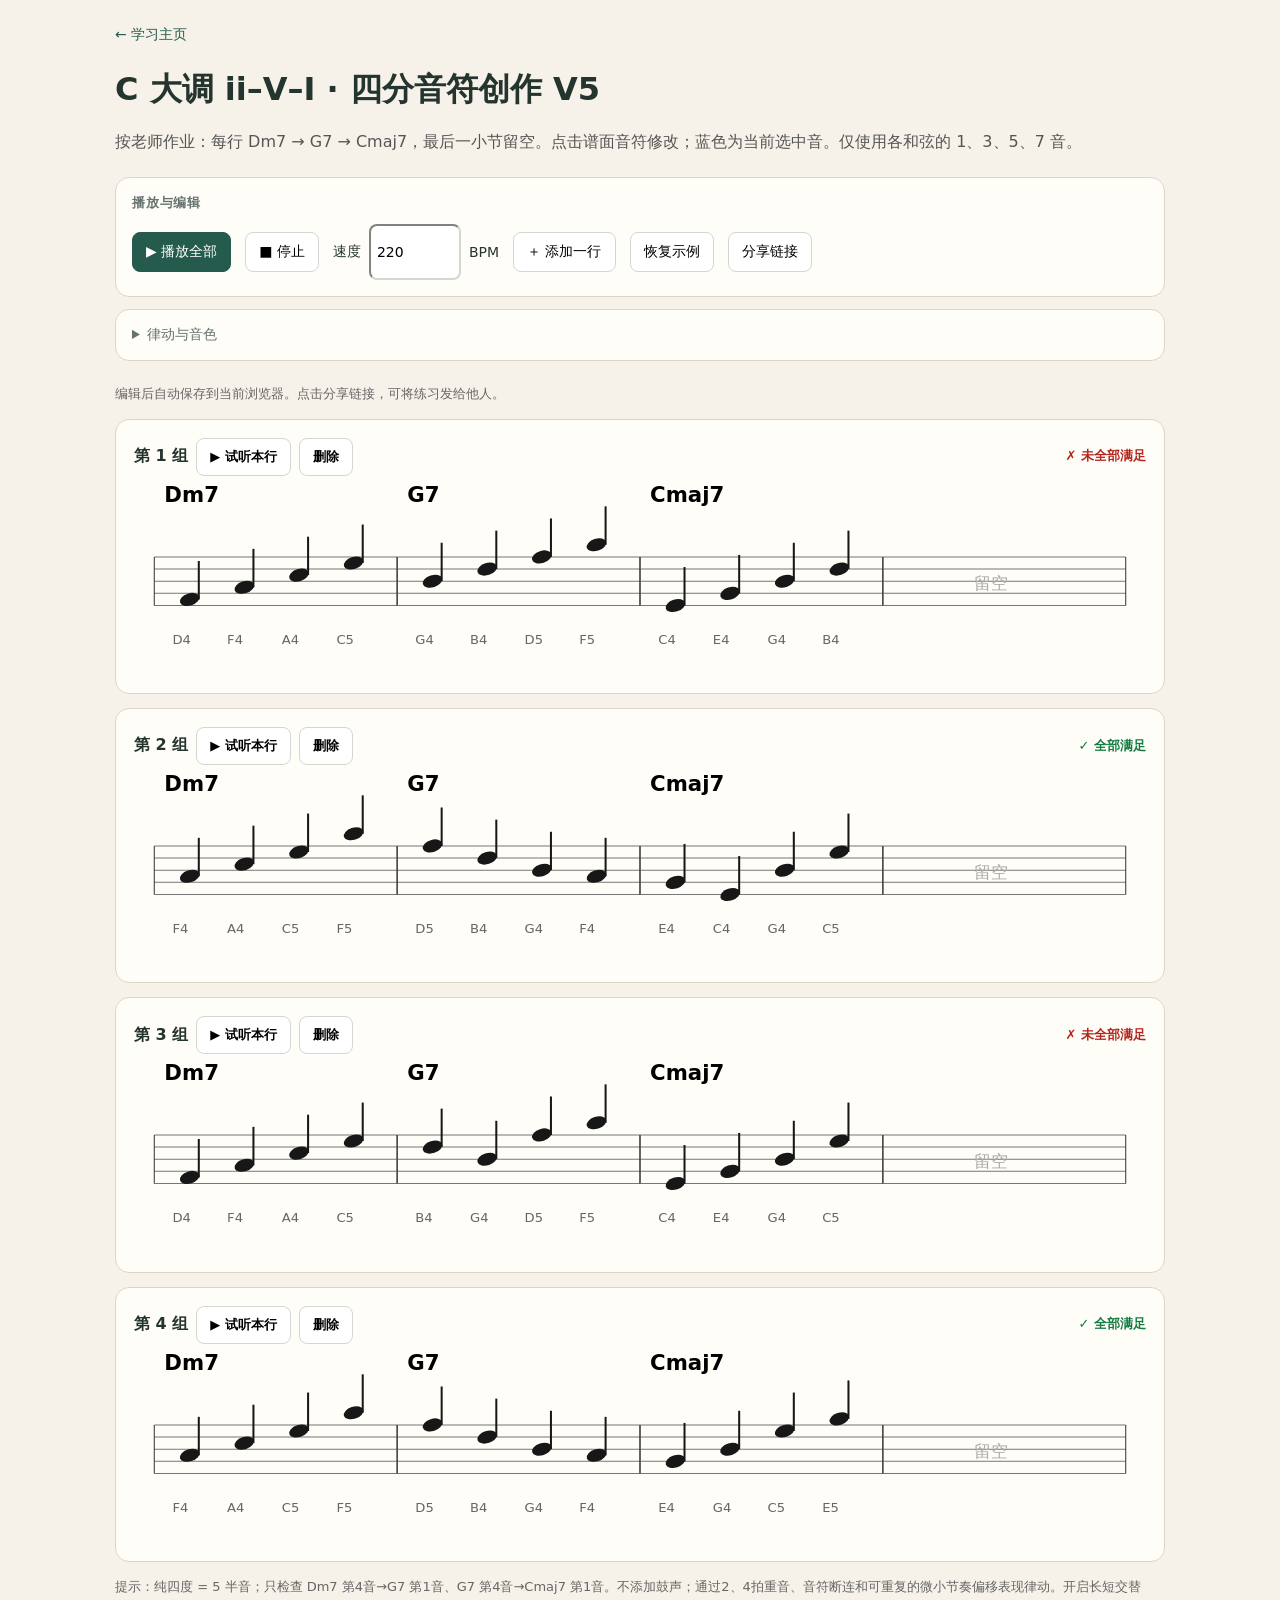
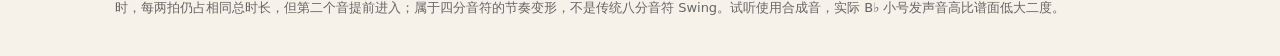
==== commit 3fe7cc45: "Set default practice tempo to 220 BPM" ====
--- a/exercises/251-practice.html
+++ b/exercises/251-practice.html
@@ -1,7 +1,7 @@
-<!doctype html><html lang="zh-CN"><meta charset="utf-8"><meta name="viewport" content="width=device-width,initial-scale=1"><title>C大调 251 创作练习</title><style>body{font-family:system-ui,sans-serif;background:#f5f5f2;color:#222;margin:0;padding:20px}main{max-width:1100px;margin:auto}h1{font-size:24px}p{color:#555}.toolbar{display:flex;flex-wrap:wrap;gap:9px;margin:16px 0}button,select{font-size:15px;padding:9px 13px;border:1px solid #bbb;border-radius:8px;background:white}button{cursor:pointer}button.primary{background:#176cbd;color:white;border-color:#176cbd}.group{background:white;border:1px solid #ddd;border-radius:12px;padding:14px;margin:14px 0}.head{font-weight:650;margin-bottom:8px}svg{width:100%;height:auto;touch-action:manipulation}.note{cursor:pointer}.note ellipse{fill:#171717}.note.selected ellipse{fill:#1679d0}.note.selected{filter:drop-shadow(0 0 2px #71b5fa)}.bad{color:#b3261e}.good{color:#147b43}.hint{font-size:13px;color:#666}.controls{display:flex;align-items:center;gap:8px;flex-wrap:wrap}.status{font-size:14px;margin-top:6px}label{display:inline-flex;align-items:center;gap:6px}input{width:70px}#editor{position:sticky;bottom:0;background:#fff;border:1px solid #ddd;border-radius:12px;padding:12px;box-shadow:0 -4px 20px #0002;display:none}.notes{display:flex;gap:6px;flex-wrap:wrap}.notes button{padding:8px 11px}.notes button.active{background:#176cbd;color:white}select:disabled{background:#eee;color:#999;cursor:not-allowed}label:has(select:disabled){color:#999}body{background:#f6f2e9;color:#24342e;padding:24px}main{max-width:1050px}nav a{color:#245b4c;text-decoration:none;font-size:14px}h1{font-size:clamp(23px,4vw,32px);margin:24px 0 12px}p{line-height:1.7}.toolbar{display:grid;gap:12px;margin:22px 0}.control-section{background:#fffdf8;border:1px solid #ddd5c7;border-radius:14px;padding:16px}.control-section h2{font-size:13px;color:#66736f;margin:0 0 12px;letter-spacing:.06em}.control-row{display:flex;align-items:center;flex-wrap:wrap;gap:10px 14px}.control-row label{gap:8px;font-size:14px}button,select,input[type=number]{border-color:#d2d7d2;border-radius:8px;min-height:40px;background:#fff;font:inherit;font-size:14px}button:hover{border-color:#245b4c}button.primary{background:#245b4c;border-color:#245b4c}input[type=number]{width:76px;padding:6px}input[type=checkbox]{accent-color:#245b4c}summary{cursor:pointer;font-size:14px;color:#66736f}details[open] summary{margin-bottom:14px}.group{background:#fffdf8;border-color:#ddd5c7;border-radius:14px;padding:18px}.head{display:flex;align-items:center;gap:8px;flex-wrap:wrap}.head button{font-size:13px;min-height:34px}.hint{line-height:1.65}.status{line-height:1.6}button:focus-visible,select:focus-visible,input:focus-visible,summary:focus-visible{outline:3px solid #a8cabb;outline-offset:2px}select:disabled{background:#eee;color:#999}@media(max-width:600px){body{padding:16px}.control-section{padding:14px}.control-row{gap:10px}.group{padding:12px}.notes button{min-height:42px}} .head .status{margin:0 0 0 auto;font-size:13px;white-space:nowrap}.head{margin-bottom:2px}.group>svg{display:block}</style><main><nav><a href="../index.html">← 学习主页</a></nav><h1>C 大调 ii–V–I · 四分音符创作 V5</h1><p>按老师作业：每行 Dm7 → G7 → Cmaj7，最后一小节留空。点击谱面音符修改；蓝色为当前选中音。仅使用各和弦的 1、3、5、7 音。</p><div class="toolbar"><section class="control-section"><h2>播放与编辑</h2><div class="control-row"><button class="primary" id="play">▶ 播放全部</button><button id="stop">■ 停止</button><label>速度 <input type="number" id="bpm" min="40" max="240" value="120" step="5"> BPM</label><button id="add">＋ 添加一行</button><button id="reset">恢复示例</button><button id="share">分享链接</button></div></section><details class="control-section"><summary>律动与音色</summary><div class="control-row"><label><input type="checkbox" id="swing" checked style="width:auto"> 律动</label><label>律动强度 <select id="ratio"><option value="0.6">轻（1.2:0.8）</option><option value="0.667" selected>标准（1.33:0.67）</option><option value="0.72">强（1.44:0.56）</option></select></label><label><input type="checkbox" id="backbeat" checked style="width:auto"> 2、4拍音符重音</label><label>断连 <select id="artic"><option value="0">连贯</option><option value="0.5" selected>自然</option><option value="1">短促</option></select></label><label>微偏移 <select id="human"><option value="0">关闭</option><option value="0.5" selected>轻微</option><option value="1">明显</option></select></label><label>音色 <select id="wave"><option value="sawtooth">明亮铜管模拟</option><option value="sine">纯音</option><option value="triangle">柔和</option></select></label></div></details></div><div class="hint" id="saved">编辑后自动保存到当前浏览器。点击分享链接，可将练习发给他人。</div><div id="score"></div><div id="editor"><strong id="editlabel">选择音符</strong><div class="notes" id="choices"></div><div class="hint">音高范围：C4–G5；点击音名可直接替换选中的音。八度数字按小号谱面标记。</div></div><p class="hint">提示：纯四度 = 5 半音；只检查 Dm7 第4音→G7 第1音、G7 第4音→Cmaj7 第1音。不添加鼓声；通过2、4拍重音、音符断连和可重复的微小节奏偏移表现律动。开启长短交替时，每两拍仍占相同总时长，但第二个音提前进入；属于四分音符的节奏变形，不是传统八分音符 Swing。试听使用合成音，实际 B♭ 小号发声音高比谱面低大二度。</p></main><script>
+<!doctype html><html lang="zh-CN"><meta charset="utf-8"><meta name="viewport" content="width=device-width,initial-scale=1"><title>C大调 251 创作练习</title><style>body{font-family:system-ui,sans-serif;background:#f5f5f2;color:#222;margin:0;padding:20px}main{max-width:1100px;margin:auto}h1{font-size:24px}p{color:#555}.toolbar{display:flex;flex-wrap:wrap;gap:9px;margin:16px 0}button,select{font-size:15px;padding:9px 13px;border:1px solid #bbb;border-radius:8px;background:white}button{cursor:pointer}button.primary{background:#176cbd;color:white;border-color:#176cbd}.group{background:white;border:1px solid #ddd;border-radius:12px;padding:14px;margin:14px 0}.head{font-weight:650;margin-bottom:8px}svg{width:100%;height:auto;touch-action:manipulation}.note{cursor:pointer}.note ellipse{fill:#171717}.note.selected ellipse{fill:#1679d0}.note.selected{filter:drop-shadow(0 0 2px #71b5fa)}.bad{color:#b3261e}.good{color:#147b43}.hint{font-size:13px;color:#666}.controls{display:flex;align-items:center;gap:8px;flex-wrap:wrap}.status{font-size:14px;margin-top:6px}label{display:inline-flex;align-items:center;gap:6px}input{width:70px}#editor{position:sticky;bottom:0;background:#fff;border:1px solid #ddd;border-radius:12px;padding:12px;box-shadow:0 -4px 20px #0002;display:none}.notes{display:flex;gap:6px;flex-wrap:wrap}.notes button{padding:8px 11px}.notes button.active{background:#176cbd;color:white}select:disabled{background:#eee;color:#999;cursor:not-allowed}label:has(select:disabled){color:#999}body{background:#f6f2e9;color:#24342e;padding:24px}main{max-width:1050px}nav a{color:#245b4c;text-decoration:none;font-size:14px}h1{font-size:clamp(23px,4vw,32px);margin:24px 0 12px}p{line-height:1.7}.toolbar{display:grid;gap:12px;margin:22px 0}.control-section{background:#fffdf8;border:1px solid #ddd5c7;border-radius:14px;padding:16px}.control-section h2{font-size:13px;color:#66736f;margin:0 0 12px;letter-spacing:.06em}.control-row{display:flex;align-items:center;flex-wrap:wrap;gap:10px 14px}.control-row label{gap:8px;font-size:14px}button,select,input[type=number]{border-color:#d2d7d2;border-radius:8px;min-height:40px;background:#fff;font:inherit;font-size:14px}button:hover{border-color:#245b4c}button.primary{background:#245b4c;border-color:#245b4c}input[type=number]{width:76px;padding:6px}input[type=checkbox]{accent-color:#245b4c}summary{cursor:pointer;font-size:14px;color:#66736f}details[open] summary{margin-bottom:14px}.group{background:#fffdf8;border-color:#ddd5c7;border-radius:14px;padding:18px}.head{display:flex;align-items:center;gap:8px;flex-wrap:wrap}.head button{font-size:13px;min-height:34px}.hint{line-height:1.65}.status{line-height:1.6}button:focus-visible,select:focus-visible,input:focus-visible,summary:focus-visible{outline:3px solid #a8cabb;outline-offset:2px}select:disabled{background:#eee;color:#999}@media(max-width:600px){body{padding:16px}.control-section{padding:14px}.control-row{gap:10px}.group{padding:12px}.notes button{min-height:42px}} .head .status{margin:0 0 0 auto;font-size:13px;white-space:nowrap}.head{margin-bottom:2px}.group>svg{display:block}</style><main><nav><a href="../index.html">← 学习主页</a></nav><h1>C 大调 ii–V–I · 四分音符创作 V5</h1><p>按老师作业：每行 Dm7 → G7 → Cmaj7，最后一小节留空。点击谱面音符修改；蓝色为当前选中音。仅使用各和弦的 1、3、5、7 音。</p><div class="toolbar"><section class="control-section"><h2>播放与编辑</h2><div class="control-row"><button class="primary" id="play">▶ 播放全部</button><button id="stop">■ 停止</button><label>速度 <input type="number" id="bpm" min="40" max="240" value="220" step="5"> BPM</label><button id="add">＋ 添加一行</button><button id="reset">恢复示例</button><button id="share">分享链接</button></div></section><details class="control-section"><summary>律动与音色</summary><div class="control-row"><label><input type="checkbox" id="swing" checked style="width:auto"> 律动</label><label>律动强度 <select id="ratio"><option value="0.6">轻（1.2:0.8）</option><option value="0.667" selected>标准（1.33:0.67）</option><option value="0.72">强（1.44:0.56）</option></select></label><label><input type="checkbox" id="backbeat" checked style="width:auto"> 2、4拍音符重音</label><label>断连 <select id="artic"><option value="0">连贯</option><option value="0.5" selected>自然</option><option value="1">短促</option></select></label><label>微偏移 <select id="human"><option value="0">关闭</option><option value="0.5" selected>轻微</option><option value="1">明显</option></select></label><label>音色 <select id="wave"><option value="sawtooth">明亮铜管模拟</option><option value="sine">纯音</option><option value="triangle">柔和</option></select></label></div></details></div><div class="hint" id="saved">编辑后自动保存到当前浏览器。点击分享链接，可将练习发给他人。</div><div id="score"></div><div id="editor"><strong id="editlabel">选择音符</strong><div class="notes" id="choices"></div><div class="hint">音高范围：C4–G5；点击音名可直接替换选中的音。八度数字按小号谱面标记。</div></div><p class="hint">提示：纯四度 = 5 半音；只检查 Dm7 第4音→G7 第1音、G7 第4音→Cmaj7 第1音。不添加鼓声；通过2、4拍重音、音符断连和可重复的微小节奏偏移表现律动。开启长短交替时，每两拍仍占相同总时长，但第二个音提前进入；属于四分音符的节奏变形，不是传统八分音符 Swing。试听使用合成音，实际 B♭ 小号发声音高比谱面低大二度。</p></main><script>
 const names=['C','C♯','D','E♭','E','F','F♯','G','A♭','A','B♭','B'];const pcs=[[2,5,9,0],[7,11,2,5],[0,4,7,11]];const chords=['Dm7','G7','Cmaj7'];const midiName=m=>names[m%12]+Math.floor(m/12-1);let rows=[],sel=null,ctx=null,active=[];const examples=[[[62,65,69,72],[67,71,74,77],[60,64,67,71]],[[65,69,72,77],[74,71,67,65],[64,60,67,72]],[[62,65,69,72],[71,67,74,77],[60,64,67,72]],[[65,69,72,77],[74,71,67,65],[64,67,72,76]]];function init(){rows=examples.map(r=>r.map(x=>x.slice()));sel=null;render();save()};function allowed(c){let a=[];for(let m=60;m<=79;m++)if(pcs[c].includes(m%12))a.push(m);return a}function dist(a,b){return Math.abs(a-b)}function check(r){return [dist(r[0][3],r[1][0]),dist(r[1][3],r[2][0])]}function syncGroove(){document.getElementById('ratio').disabled=!document.getElementById('swing').checked}function save(){syncGroove();try{localStorage.setItem('jazz251_v2',JSON.stringify({rows,bpm:document.getElementById('bpm').value,swing:document.getElementById('swing').checked,backbeat:document.getElementById('backbeat').checked,ratio:document.getElementById('ratio').value,wave:document.getElementById('wave').value,artic:document.getElementById('artic').value,human:document.getElementById('human').value}))}catch(e){document.getElementById('saved').textContent='本地保存不可用，请使用分享链接保存练习'}}function render(){save();const root=document.getElementById('score');root.innerHTML='';rows.forEach((r,ri)=>{let d=document.createElement('div');d.className='group';let cs=check(r);d.innerHTML=`<div class="head">第 ${ri+1} 组 <button data-play="${ri}">▶ 试听本行</button> <button data-del="${ri}">删除</button></div>`;let svg=document.createElementNS('http://www.w3.org/2000/svg','svg');svg.setAttribute('viewBox','0 0 1000 195');let s='';for(let c=0;c<4;c++){let x=20+c*240;s+=`<text x="${x+10}" y="24" font-size="21" font-weight="600">${chords[c]||''}</text>`;for(let j=0;j<5;j++)s+=`<line x1="${x}" x2="${x+240}" y1="${78+j*12}" y2="${78+j*12}" stroke="#777" stroke-width="1"/>`;s+=`<line x1="${x}" x2="${x}" y1="78" y2="126" stroke="#333"/><line x1="${x+240}" x2="${x+240}" y1="78" y2="126" stroke="#333"/>`;if(c===3){s+=`<text x="${x+90}" y="110" fill="#aaa" font-size="17">留空</text>`;continue}for(let k=0;k<4;k++){let m=r[c][k],xx=x+35+k*54;let steps={0:0,2:1,4:2,5:3,7:4,9:5,11:6}[m%12];if(steps===undefined)steps=0;let oct=Math.floor(m/12)-5;let y=126-(steps+oct*7)*6;let selected=sel&&sel.ri===ri&&sel.c===c&&sel.k===k;for(let ly=138;ly<=y;ly+=12)if(y<78||y>126)s+=`<line x1="${xx-12}" x2="${xx+12}" y1="${ly}" y2="${ly}" stroke="#333"/>`;s+=`<g class="note ${selected?'selected':''}" data-ri="${ri}" data-c="${c}" data-k="${k}"><ellipse cx="${xx}" cy="${y}" rx="10" ry="6" transform="rotate(-18 ${xx} ${y})"/><line x1="${xx+9}" x2="${xx+9}" y1="${y}" y2="${y-38}" stroke="${selected?'#1679d0':'#171717'}" stroke-width="2"/><text x="${xx-17}" y="${Math.max(164,y+24)}" font-size="13" fill="#666">${midiName(m)}</text></g>`}}svg.innerHTML=s;d.appendChild(svg);let st=document.createElement('div');st.className='status '+(cs.every(x=>x<=5)?'good':'bad');st.textContent=cs.every(x=>x<=5)?'✓ 全部满足':'✗ 未全部满足';d.querySelector('.head').appendChild(st);root.appendChild(d)});root.querySelectorAll('.note').forEach(n=>n.onclick=()=>{sel={ri:+n.dataset.ri,c:+n.dataset.c,k:+n.dataset.k};render();editor()});root.querySelectorAll('[data-play]').forEach(b=>b.onclick=()=>play(+b.dataset.play));root.querySelectorAll('[data-del]').forEach(b=>b.onclick=()=>{rows.splice(+b.dataset.del,1);sel=null;render();document.getElementById('editor').style.display='none'})}function editor(){if(!sel)return;let {ri,c,k}=sel;document.getElementById('editor').style.display='block';document.getElementById('editlabel').textContent=`第${ri+1}组 · ${chords[c]} · 第${k+1}拍`;let el=document.getElementById('choices');el.innerHTML='';allowed(c).forEach(m=>{let b=document.createElement('button');b.textContent=midiName(m);b.className=rows[ri][c][k]===m?'active':'';b.onclick=()=>{rows[ri][c][k]=m;render();editor();sound(m,.3)};el.appendChild(b)})}function sound(m,d,t,velocity=1){if(!ctx)ctx=new (window.AudioContext||window.webkitAudioContext)();let start=t??ctx.currentTime+.01,o=ctx.createOscillator(),g=ctx.createGain();o.type=document.getElementById('wave').value;o.frequency.value=440*Math.pow(2,(m-69-2)/12);g.gain.setValueAtTime(.0001,start);let attack=velocity>1.3?.009:.025;g.gain.linearRampToValueAtTime(.12*velocity,start+attack);g.gain.setValueAtTime(.10*velocity,start+Math.max(attack+.01,d-.06));g.gain.linearRampToValueAtTime(.0001,start+d);o.connect(g).connect(ctx.destination);o.start(start);o.stop(start+d+.02);active.push(o)}function stop(){active.forEach(o=>{try{o.stop()}catch(e){}});active=[]}function unusedPercussion(t,kind,volume=1){if(!ctx)return;const sr=ctx.sampleRate,dur=kind==='hat'?.065:.13,buffer=ctx.createBuffer(1,Math.ceil(sr*dur),sr),data=buffer.getChannelData(0);for(let i=0;i<data.length;i++){let fade=Math.exp(-i/sr*(kind==='hat'?65:30));data[i]=(Math.random()*2-1)*fade*(kind==='hat'?.17:.35)}let src=ctx.createBufferSource(),gain=ctx.createGain(),filter=ctx.createBiquadFilter();src.buffer=buffer;filter.type=kind==='hat'?'highpass':'bandpass';filter.frequency.value=kind==='hat'?6500:1700;gain.gain.value=volume;src.connect(filter).connect(gain).connect(ctx.destination);src.start(t);active.push(src)}function play(ri){
  stop();if(!ctx)ctx=new (window.AudioContext||window.webkitAudioContext)();ctx.resume();
- const beat=60/Math.max(40,Math.min(240,+document.getElementById('bpm').value||120));
+ const beat=60/Math.max(40,Math.min(240,+document.getElementById('bpm').value||220));
  let t=ctx.currentTime+.12;
  const rr=ri===undefined?rows:[rows[ri]];
  const sw=document.getElementById('swing').checked;
